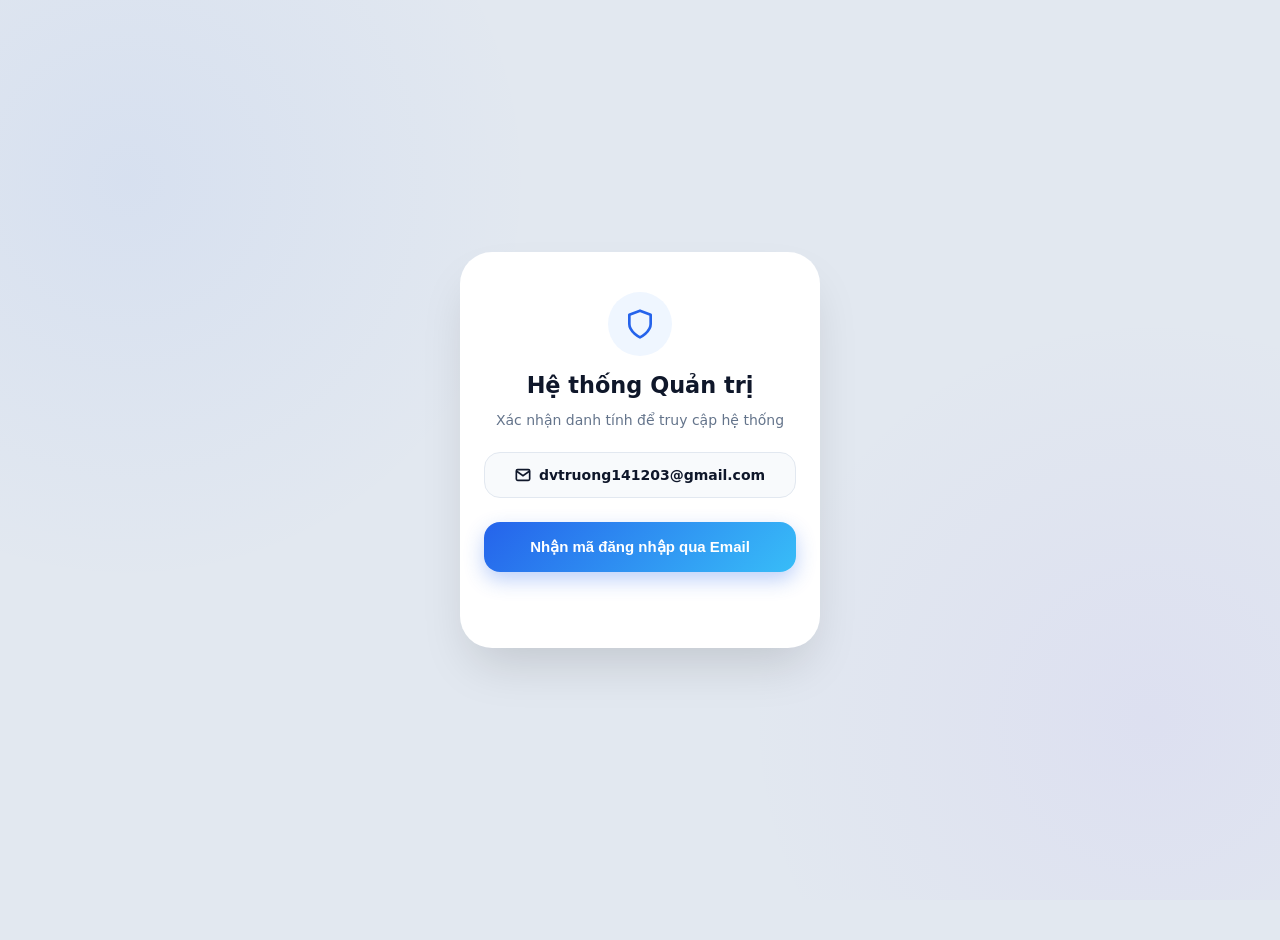
==== index.html @ 331002a9 "Update index.html" ====
<!DOCTYPE html>
<html lang="vi">
<head>
  <meta charset="UTF-8">
  <meta name="viewport" content="width=device-width, initial-scale=1.0, maximum-scale=1.0, user-scalable=0, viewport-fit=cover">
  <title>Quản lý Thanh toán</title>
  <link rel="stylesheet" href="style.css">
</head>
<body>

  <div class="session-timer" id="sessionTimer">
    Phiên đăng nhập: <span id="timeRemaining">05:00</span>
  </div>

  <div class="container">
    <div class="sticky-header">
      <div class="top-row">
        <div class="search-bar">
          <svg viewBox="0 0 24 24" fill="none" stroke="currentColor" stroke-width="2" stroke-linecap="round" stroke-linejoin="round"><circle cx="11" cy="11" r="8"></circle><line x1="21" y1="21" x2="16.65" y2="16.65"></line></svg>
          <input type="text" id="searchInput" placeholder="Tìm mã giao dịch..." oninput="onSearchInput()">
        </div>
        
        <button class="bank-mgr-btn" onclick="openBankManager()" title="Quản lý ngân hàng">
          <svg viewBox="0 0 24 24" fill="none" stroke="currentColor" stroke-width="2" stroke-linecap="round" stroke-linejoin="round"><rect x="2" y="5" width="20" height="14" rx="2"></rect><line x1="2" y1="10" x2="22" y2="10"></line></svg>
        </button>

        <button class="add-btn" onclick="openAddModal()">
          <svg viewBox="0 0 24 24" fill="none"><path d="M12 5V19M5 12H19"></path></svg>
        </button>
      </div>

      <div class="filter-wrapper">
        <button class="filter-btn active" onclick="setFilter('All', this)">Tất cả</button>
        <button class="filter-btn" onclick="setFilter('Chờ', this)">Đang xử lí</button>
        <button class="filter-btn" onclick="setFilter('Đã', this)">Hoàn tất</button>
        <button class="filter-btn" onclick="setFilter('Thất', this)">Thất bại</button>
      </div>
    </div>

    <div class="list-container" id="deckView">
      <div style="text-align: center; color: var(--text-muted); padding: 40px; font-weight: 500; font-size: 14px;">Đang tải...</div>
    </div>
    
    <div class="pagination">
      <button class="page-btn" id="prevBtn" onclick="changePage(-1)">
        <svg viewBox="0 0 24 24" width="18" height="18" stroke="currentColor" stroke-width="2.5" fill="none"><polyline points="15 18 9 12 15 6"></polyline></svg>
      </button>
      <span class="page-info" id="pageInfo">1 / 1</span>
      <button class="page-btn" id="nextBtn" onclick="changePage(1)">
        <svg viewBox="0 0 24 24" width="18" height="18" stroke="currentColor" stroke-width="2.5" fill="none"><polyline points="9 18 15 12 9 6"></polyline></svg>
      </button>
    </div>
  </div>

  <div class="modal-overlay" id="mainModal">
    <div class="modal-content">
      <button class="close-btn" onclick="closeModal()">
        <svg width="18" height="18" viewBox="0 0 24 24" fill="none" stroke="currentColor" stroke-width="2" stroke-linecap="round" stroke-linejoin="round"><line x1="18" y1="6" x2="6" y2="18"></line><line x1="6" y1="6" x2="18" y2="18"></line></svg>
      </button>
      
      <!-- TẠO GIAO DỊCH -->
      <div class="add-view" id="view-add">
        <h3 class="add-title">Tạo giao dịch</h3>
        <div class="add-sub">Nhập số tiền để tiếp tục</div>
        <div class="input-group">
          <button class="step-btn" onclick="adjustAmount(-1000)">-</button>
          <input type="text" id="amount" inputmode="numeric" placeholder="0" oninput="formatInput(this)">
          <button class="step-btn" onclick="adjustAmount(1000)">+</button>
        </div>
        <button class="btn-primary" id="submitBtn" onclick="submitForm()">Xác nhận</button>
        <div class="loader" id="loadingBtn"></div>
        <div id="message" style="text-align:center; margin-top:14px; font-size:14px; font-weight:600;"></div>
      </div>

      <!-- HÓA ĐƠN CHI TIẾT -->
      <div class="receipt-view" id="view-receipt" style="padding: 24px 20px;">
        <div class="receipt-card">
          <div class="receipt-header">
            <div class="receipt-title">Thông tin giao dịch</div>
          </div>
          <div class="detail-row">
            <span class="detail-label">Mã giao dịch</span>
            <span class="detail-value mono" id="rc-id"></span>
          </div>
          <div class="detail-row">
            <span class="detail-label">Thời gian tạo</span>
            <span class="detail-value" id="rc-time"></span>
          </div>
          <div class="detail-row" id="row-paytime">
            <span class="detail-label">Hoàn tất lúc</span>
            <span class="detail-value" id="rc-paytime"></span>
          </div>
          <div class="detail-row">
            <span class="detail-label">Số tiền</span>
            <span class="detail-value mono" style="color: var(--brand-primary); font-size: 16px;" id="rc-amount-row"></span>
          </div>
          <div class="detail-row" style="border-bottom: none; padding-bottom: 0;">
            <span class="detail-label">Trạng thái</span>
            <span class="status-text-only" id="rc-status-text"></span>
          </div>
        </div>
        <button class="btn-primary" style="display: none; margin-top: 20px;" id="btnGoToPayment" onclick="openPaymentView()">Thanh toán ngay</button>
      </div>

      <!-- BẢNG QUẢN LÝ NGÂN HÀNG -->
      <div class="receipt-view" id="view-bank-mgr" style="padding: 32px 20px;">
        <h3 class="add-title" style="margin-bottom: 20px;">Tài khoản nhận tiền</h3>
        <div class="bank-table-card">
          <table class="bank-table">
            <thead>
              <tr>
                <th>Ngân hàng</th>
                <th>Tài khoản</th>
                <th>Trạng thái</th>
              </tr>
            </thead>
            <tbody id="bankTableBody">
              <tr><td colspan="3" style="text-align:center; color:var(--text-muted);">Đang tải dữ liệu...</td></tr>
            </tbody>
          </table>
        </div>
        <button class="btn-primary" onclick="openBankForm()">+ Thêm tài khoản mới</button>
      </div>

      <!-- FORM THÊM MỚI NGÂN HÀNG -->
      <div class="receipt-view" id="view-bank-form" style="padding: 32px 24px;">
        <h3 class="add-title" style="margin-bottom: 20px;">Thêm Ngân Hàng</h3>
        
        <div class="form-group">
          <label class="form-label">Chọn ngân hàng</label>
          <div class="bank-select-box" onclick="toggleBankList()">
            <div class="bank-select-left">
              <img id="selectedBankLogo" src="">
              <span id="selectedBankName">Chọn từ danh sách...</span>
            </div>
            <svg width="18" height="18" viewBox="0 0 24 24" fill="none" stroke="currentColor" stroke-width="2"><polyline points="6 9 12 15 18 9"></polyline></svg>
          </div>
          <div class="bank-dropdown-list" id="bankDropdownList"></div>
          <input type="hidden" id="bankBinInput">
          <input type="hidden" id="bankNameInput">
        </div>

        <div class="form-group">
          <label class="form-label">Số tài khoản</label>
          <input type="text" class="form-input" id="bankAccInput" placeholder="Nhập số tài khoản" inputmode="numeric">
        </div>

        <div class="form-group">
          <label class="form-label">Chủ tài khoản (Không dấu)</label>
          <input type="text" class="form-input uppercase" id="bankOwnerInput" placeholder="DINH VIET TRUONG" oninput="formatOwnerName(this)">
        </div>

        <button class="btn-primary" id="btnSaveBank" onclick="saveBankConfig()">Lưu ngân hàng</button>
        <div class="loader loader-blue" id="loaderSaveBank" style="margin-top:12px;"></div>
      </div>
    </div>
  </div>

  <div class="toast" id="toastMsg">Đã sao chép!</div>
  <script src="script.js"></script>
</body>
</html>
---- style.css ----
:root {
  --bg-base: #e2e8f0; --card-bg: #ffffff; --card-border: #ffffff; 
  --text-main: #0f172a; --text-muted: #64748b;
  --brand-primary: #2563eb; --brand-gradient: linear-gradient(135deg, #2563eb 0%, #38bdf8 100%);
  --brand-glow: rgba(37, 99, 235, 0.3);
  --status-pending: #f59e0b; --status-success: #10b981; --status-failed: #e11d48; 
}
* { box-sizing: border-box; -webkit-tap-highlight-color: transparent; }
body {
  font-family: system-ui, -apple-system, BlinkMacSystemFont, "Segoe UI", Roboto, Helvetica, Arial, sans-serif;
  background-color: var(--bg-base);
  background-image: radial-gradient(circle at 10% 20%, rgba(37, 99, 235, 0.06), transparent 30%), radial-gradient(circle at 90% 80%, rgba(139, 92, 246, 0.06), transparent 30%);
  background-attachment: fixed; color: var(--text-main); margin: 0; padding: 0;
  display: flex; flex-direction: column; align-items: center; min-height: 100dvh; 
  padding-bottom: calc(40px + env(safe-area-inset-bottom)); -webkit-font-smoothing: antialiased;
}
.container { width: 100%; max-width: 480px; position: relative; padding: 0 calc(16px + env(safe-area-inset-right)) 0 calc(16px + env(safe-area-inset-left)); }

/* KHỐI ĐĂNG NHẬP */
.login-wrapper { width: 100%; min-height: 100dvh; display: flex; align-items: center; justify-content: center; padding: 20px; }
.login-card { background: #ffffff; border-radius: 32px; width: 100%; max-width: 360px; padding: 40px 24px; box-shadow: 0 25px 50px -12px rgba(0,0,0,0.15); text-align: center; }
.login-icon { background: #eff6ff; border-radius: 50%; width: 64px; height: 64px; display: flex; align-items: center; justify-content: center; color: var(--brand-primary); margin: 0 auto 16px;}
.login-title { font-size: 1.4rem; font-weight: 800; margin: 0 0 8px 0; color: var(--text-main);}
.login-desc { font-size: 14px; color: var(--text-muted); margin-bottom: 24px;}
.admin-badge { display: flex; align-items: center; justify-content: center; gap: 8px; background: #f8fafc; color: var(--text-main); font-weight: 600; font-size: 14px; padding: 14px 16px; border-radius: 16px; border: 1px solid #e2e8f0; margin-bottom: 24px; }
.otp-input { width: 100%; background: #f8fafc; border: 2px solid rgba(0,0,0,0.03); border-radius: 16px; padding: 16px; font-size: 26px; font-weight: 800; letter-spacing: 8px; text-align: center; outline: none; margin-bottom: 20px; color: var(--brand-primary); font-family: monospace; transition: 0.3s; }
.otp-input:focus { border-color: var(--brand-primary); background: #ffffff; box-shadow: 0 0 0 4px rgba(37, 99, 235, 0.1); }
.btn-auth { width: 100%; background: var(--brand-gradient); color: #ffffff; border: none; border-radius: 16px; padding: 16px; font-size: 15px; font-weight: 700; cursor: pointer; transition: 0.3s; box-shadow: 0 8px 20px var(--brand-glow); display: flex; align-items: center; justify-content: center; gap: 8px; }
.btn-auth:active { transform: scale(0.96); }
.btn-auth-outline { width: 100%; background: transparent; color: var(--text-muted); border: none; padding: 12px; margin-top: 8px; font-weight: 600; font-size: 14px; cursor: pointer; transition: 0.2s;}
.login-msg { margin-top: 16px; font-size: 13px; font-weight: 600; color: var(--status-failed); min-height: 20px;}

/* HEADER APP */
.session-timer { position: fixed; bottom: 20px; right: 20px; background: #ffffff; padding: 8px 16px; border-radius: 20px; font-size: 12px; font-weight: 700; color: var(--text-main); box-shadow: 0 4px 12px rgba(0,0,0,0.1); z-index: 50; display: flex; align-items: center; gap: 6px; border: 1px solid var(--card-border); }
.session-timer span { color: var(--status-failed); font-family: monospace; font-size: 14px;}
.sticky-header { position: sticky; top: max(16px, env(safe-area-inset-top)); z-index: 100; background: rgba(255, 255, 255, 0.9); backdrop-filter: blur(20px); border: 1px solid rgba(255, 255, 255, 0.8); border-radius: 24px; padding: 16px; margin-top: max(16px, env(safe-area-inset-top)); margin-bottom: 20px; display: flex; flex-direction: column; gap: 14px; width: 100%; box-shadow: 0 10px 40px -10px rgba(0,0,0,0.1); }
.top-row { display: flex; align-items: center; gap: 12px; width: 100%; }
.search-bar { flex: 1; display: flex; align-items: center; background: #f8fafc; border-radius: 16px; padding: 0 16px; height: 48px; border: 1px solid rgba(0,0,0,0.03); transition: all 0.3s ease; }
.search-bar:focus-within { background: #ffffff; border-color: var(--brand-primary); box-shadow: 0 0 0 4px rgba(37, 99, 235, 0.15); }
.search-bar svg { width: 18px; height: 18px; color: #94a3b8; flex-shrink: 0;}
.search-bar input { flex: 1; min-width: 0; background: transparent; border: none; color: var(--text-main); outline: none; font-family: inherit; margin-left: 10px; font-size: 15px; font-weight: 500; }
.add-btn { flex-shrink: 0; width: 48px; height: 48px; border-radius: 16px; background: var(--brand-gradient); color: white; border: none; display: flex; align-items: center; justify-content: center; cursor: pointer; box-shadow: 0 8px 16px var(--brand-glow); }
.add-btn:active { transform: scale(0.9) translateY(2px); }
.bank-mgr-btn { flex-shrink: 0; width: 48px; height: 48px; border-radius: 16px; background: #f8fafc; color: var(--brand-primary); border: 1px solid rgba(0,0,0,0.04); display: flex; align-items: center; justify-content: center; cursor: pointer; transition: 0.3s; }
.filter-wrapper { display: flex; overflow-x: auto; gap: 8px; scrollbar-width: none; padding-bottom: 2px; }
.filter-btn { padding: 8px 18px; border-radius: 14px; border: 1px solid rgba(0,0,0,0.04); background: #f8fafc; color: var(--text-muted); font-size: 13px; font-weight: 600; cursor: pointer; white-space: nowrap; transition: 0.3s; }
.filter-btn.active { background: var(--text-main); color: #ffffff; border-color: var(--text-main); box-shadow: 0 6px 16px rgba(15, 23, 42, 0.2); }

/* DANH SÁCH GIAO DỊCH */
.list-container { padding-top: 4px; }
.card { background: var(--card-bg); border: 1px solid var(--card-border); border-radius: 20px; padding: 18px 16px; margin-bottom: 16px; cursor: pointer; display: flex; justify-content: space-between; box-shadow: 0 10px 30px -8px rgba(0, 0, 0, 0.08); }
.card-left { display: flex; align-items: center; flex: 1; padding-right: 8px;}
.card-id-wrap { display: flex; align-items: center; gap: 8px; }
.card-id { font-family: monospace; font-size: 15px; font-weight: 700; color: var(--text-main); }
.icon-copy-mini { background: #f1f5f9; border: none; border-radius: 8px; width: 26px; height: 26px; display: flex; align-items: center; justify-content: center; color: var(--text-muted); cursor: pointer;}
.card-time { font-size: 12px; color: #94a3b8; font-weight: 500; white-space: nowrap;}
.card-right { display: flex; flex-direction: column; align-items: flex-end; gap: 6px; flex-shrink: 0;}
.card-amount { font-weight: 800; font-size: 17px; color: var(--text-main); }
.status-text { font-size: 13px; font-weight: 600; }
.status-text.pending { color: var(--status-pending); }
.status-text.success { color: var(--status-success); }
.status-text.failed { color: var(--status-failed); }

.pagination { display: flex; justify-content: center; gap: 16px; margin: 16px 0 24px; }
.page-btn { background: #ffffff; border: none; border-radius: 16px; width: 46px; height: 46px; display: flex; justify-content: center; align-items: center; cursor: pointer; box-shadow: 0 8px 20px rgba(0,0,0,0.06);}
.page-info { font-size: 14px; font-weight: 600; color: var(--text-muted); background: #ffffff; padding: 8px 16px; border-radius: 12px;}

/* MODAL & VIEW */
.modal-overlay { position: fixed; top: 0; left: 0; right: 0; bottom: 0; background: rgba(15, 23, 42, 0.5); backdrop-filter: blur(8px); display: none; align-items: center; justify-content: center; z-index: 1000; padding: 16px; opacity: 0; transition: opacity 0.3s; }
.modal-overlay.active { display: flex; opacity: 1; }
.modal-overlay.active .modal-content { transform: translateY(0) scale(1); opacity: 1;}
.modal-content { background: #ffffff; border-radius: 32px; width: 100%; max-width: 400px; position: relative; transform: translateY(30px) scale(0.95); opacity: 0; transition: all 0.4s; max-height: calc(100dvh - 32px); overflow-y: auto; box-shadow: 0 25px 50px -12px rgba(0, 0, 0, 0.25); }
.close-btn { position: absolute; top: 16px; right: 16px; z-index: 10; background: #f3f4f6; border: none; border-radius: 50%; width: 34px; height: 34px; color: var(--text-muted); cursor: pointer; display: flex; align-items: center; justify-content: center; }

.add-view, .receipt-view { padding: 48px 24px 32px; flex-direction: column; display: none; }
.add-view.active, .receipt-view.active { display: flex; }
.add-title { font-size: 1.35rem; text-align: center; font-weight: 800; margin: 0 0 8px 0; color: var(--text-main);}
.add-sub { text-align: center; font-size: 14px; color: var(--text-muted); margin-bottom: 32px;}
.input-group { display: flex; align-items: center; background: #f8fafc; border: 2px solid rgba(0,0,0,0.03); border-radius: 20px; overflow: hidden; margin-bottom: 24px;}
.input-group:focus-within { border-color: var(--brand-primary); background: #ffffff;}
.step-btn { flex: 0 0 56px; height: 56px; background: transparent; color: var(--text-muted); border: none; font-size: 1.6rem; cursor: pointer;}
.input-group input[type="text"] { flex: 1; min-width: 0; border: none; background: transparent; color: var(--text-main); font-size: 30px; text-align: center; outline: none; font-weight: 800; font-family: monospace; }
button.btn-primary { width: 100%; padding: 16px; background: var(--brand-gradient); color: #ffffff; border: none; border-radius: 18px; font-size: 16px; font-weight: 700; cursor: pointer; min-height: 54px; box-shadow: 0 10px 25px var(--brand-glow); }

/* BẢNG NGÂN HÀNG & FORM NGÂN HÀNG */
.bank-table-card { width: 100%; background: #ffffff; border-radius: 20px; border: 1px solid rgba(0,0,0,0.05); overflow: hidden; margin-bottom: 20px; }
.bank-table { width: 100%; border-collapse: collapse; text-align: left; }
.bank-table th { background: #f8fafc; padding: 12px 14px; font-size: 12px; color: var(--text-muted); border-bottom: 1px solid #e2e8f0; }
.bank-table td { padding: 14px; font-size: 13.5px; font-weight: 600; color: var(--text-main); border-bottom: 1px dashed #f1f5f9; vertical-align: middle; }
.bank-logo-mini { width: 34px; height: 34px; border-radius: 8px; object-fit: contain; margin-right: 8px; vertical-align: middle; border: 1px solid #f1f5f9; background: #fff;}
.bank-badge { font-size: 11px; padding: 4px 8px; border-radius: 6px; font-weight: 700; cursor: pointer; display: inline-block;}
.bank-badge.active { background: #d1fae5; color: #047857; }
.bank-badge.inactive { background: #f1f5f9; color: var(--text-muted); }

.form-group { margin-bottom: 18px; text-align: left; position: relative; }
.form-label { display: block; font-size: 13px; font-weight: 700; color: var(--text-muted); margin-bottom: 8px; }
.form-input { width: 100%; background: #f8fafc; border: 2px solid rgba(0,0,0,0.04); border-radius: 16px; padding: 14px 16px; font-size: 15px; font-weight: 700; outline: none; color: var(--text-main); transition: 0.3s; }
.form-input:focus { border-color: var(--brand-primary); background: #ffffff; }
.form-input.uppercase { text-transform: uppercase; font-family: monospace; }

.bank-select-box { width: 100%; background: #f8fafc; border: 2px solid rgba(0,0,0,0.04); border-radius: 16px; padding: 12px 16px; display: flex; align-items: center; justify-content: space-between; cursor: pointer; }
.bank-select-left { display: flex; align-items: center; gap: 10px; font-weight: 700; font-size: 14px; color: var(--text-main); }
.bank-select-left img { width: 30px; height: 30px; border-radius: 6px; display: none; object-fit: contain;}
.bank-dropdown-list { position: absolute; top: calc(100% + 4px); left: 0; right: 0; background: #ffffff; border: 1px solid #e2e8f0; border-radius: 16px; max-height: 240px; overflow-y: auto; z-index: 1000; display: none; box-shadow: 0 12px 30px rgba(0,0,0,0.12); padding: 6px; }
.bank-dropdown-list.show { display: block; }
.bank-item { display: flex; align-items: center; padding: 10px; border-radius: 10px; cursor: pointer; }
.bank-item:hover { background: #f1f5f9; }
.bank-item img { width: 32px; height: 32px; object-fit: contain; margin-right: 10px; }

/* BILL CHI TIẾT */
.receipt-card { width: 100%; background: #ffffff; border: 1px solid rgba(0,0,0,0.03); border-radius: 24px; padding: 24px; box-shadow: 0 12px 36px rgba(0,0,0,0.06); }
.receipt-header { text-align: center; border-bottom: 1px dashed #e2e8f0; padding-bottom: 16px; margin-bottom: 16px;}
.receipt-title { font-size: 16px; font-weight: 800; color: var(--text-main); text-transform: uppercase; }
.detail-row { display: flex; justify-content: space-between; align-items: center; padding-bottom: 14px; margin-bottom: 14px; border-bottom: 1px solid #f1f5f9; font-size: 14px;}
.detail-row:last-child { padding-bottom: 0; margin-bottom: 0; border-bottom: none; }
.detail-label { color: var(--text-muted); font-weight: 500; flex-shrink: 0; font-size: 13px;}
.detail-value { font-weight: 700; text-align: right; color: var(--text-main); }
.status-text-only { font-weight: 700; font-size: 14px; text-align: right; }
.status-text-only.pending { color: var(--status-pending); }
.status-text-only.success { color: var(--status-success); }
.status-text-only.failed { color: var(--status-failed); }

.toast { position: fixed; bottom: 40px; left: 50%; transform: translateX(-50%) translateY(20px); background: #111827; color: #ffffff; padding: 14px 28px; border-radius: 30px; font-weight: 600; font-size: 14px; box-shadow: 0 12px 36px rgba(17, 24, 39, 0.4); opacity: 0; transition: all 0.4s; z-index: 2000; pointer-events: none;}
.toast.show { opacity: 1; transform: translateX(-50%) translateY(0); }
.loader { border: 3px solid rgba(255,255,255,0.2); border-top: 3px solid #ffffff; border-radius: 50%; width: 22px; height: 22px; animation: spin 1s linear infinite; display: none; margin: 0 auto; }
.loader-blue { border-color: rgba(37, 99, 235, 0.2); border-top-color: #2563eb; }
@keyframes spin { 100% { transform: rotate(360deg); } }
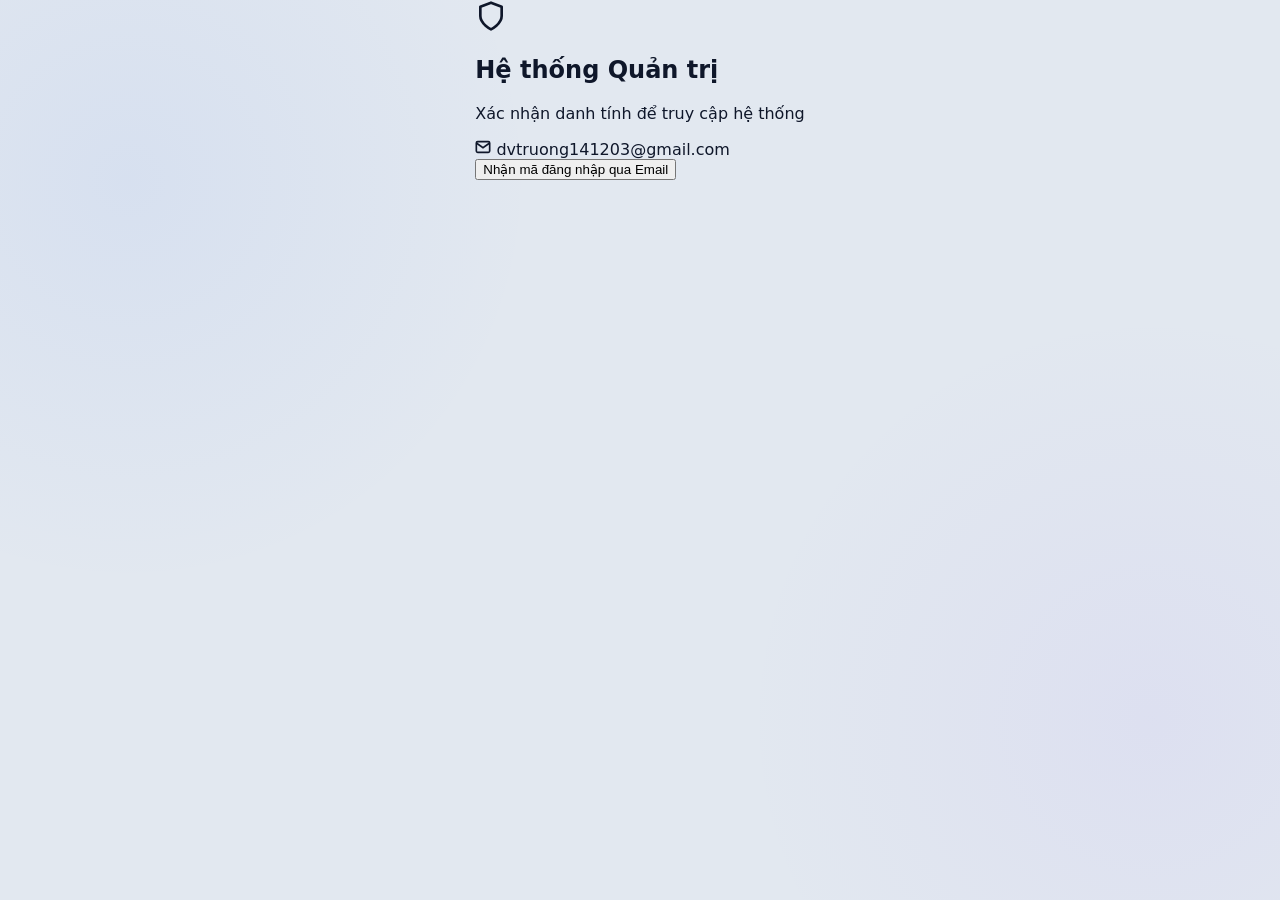
==== commit 4b0c8f5b: "Update index.html" ====
--- a/index.html
+++ b/index.html
@@ -9,56 +9,91 @@
 <body>
 
   <div class="session-timer" id="sessionTimer">
-    Phiên đăng nhập: <span id="timeRemaining">05:00</span>
+    ⏱ <span id="timeRemaining">05:00</span>
   </div>
 
-  <div class="container">
-    <div class="sticky-header">
-      <div class="top-row">
-        <div class="search-bar">
-          <svg viewBox="0 0 24 24" fill="none" stroke="currentColor" stroke-width="2" stroke-linecap="round" stroke-linejoin="round"><circle cx="11" cy="11" r="8"></circle><line x1="21" y1="21" x2="16.65" y2="16.65"></line></svg>
-          <input type="text" id="searchInput" placeholder="Tìm mã giao dịch..." oninput="onSearchInput()">
+  <!-- TAB 1: GIAO DỊCH -->
+  <div id="tab-transactions" class="tab-view active">
+    <div class="container">
+      <div class="sticky-header">
+        <div class="top-row">
+          <div class="search-bar">
+            <svg viewBox="0 0 24 24" fill="none" stroke="currentColor" stroke-width="2" stroke-linecap="round" stroke-linejoin="round"><circle cx="11" cy="11" r="8"></circle><line x1="21" y1="21" x2="16.65" y2="16.65"></line></svg>
+            <input type="text" id="searchInput" placeholder="Tìm mã giao dịch..." oninput="onSearchInput()">
+          </div>
+          <button class="add-btn" onclick="openAddModal()">
+            <svg viewBox="0 0 24 24" fill="none"><path d="M12 5V19M5 12H19"></path></svg>
+          </button>
         </div>
-        
-        <button class="bank-mgr-btn" onclick="openBankManager()" title="Quản lý ngân hàng">
-          <svg viewBox="0 0 24 24" fill="none" stroke="currentColor" stroke-width="2" stroke-linecap="round" stroke-linejoin="round"><rect x="2" y="5" width="20" height="14" rx="2"></rect><line x1="2" y1="10" x2="22" y2="10"></line></svg>
+
+        <div class="filter-wrapper">
+          <button class="filter-btn active" onclick="setFilter('All', this)">Tất cả</button>
+          <button class="filter-btn" onclick="setFilter('Chờ', this)">Đang xử lí</button>
+          <button class="filter-btn" onclick="setFilter('Đã', this)">Hoàn tất</button>
+          <button class="filter-btn" onclick="setFilter('Thất', this)">Thất bại</button>
+        </div>
+      </div>
+
+      <div class="list-container" id="deckView">
+        <div style="text-align: center; color: var(--text-muted); padding: 40px; font-weight: 500; font-size: 14px;">Đang tải dữ liệu...</div>
+      </div>
+      
+      <div class="pagination">
+        <button class="page-btn" id="prevBtn" onclick="changePage(-1)">
+          <svg viewBox="0 0 24 24" width="18" height="18" stroke="currentColor" stroke-width="2.5" fill="none"><polyline points="15 18 9 12 15 6"></polyline></svg>
         </button>
-
-        <button class="add-btn" onclick="openAddModal()">
-          <svg viewBox="0 0 24 24" fill="none"><path d="M12 5V19M5 12H19"></path></svg>
+        <span class="page-info" id="pageInfo">1 / 1</span>
+        <button class="page-btn" id="nextBtn" onclick="changePage(1)">
+          <svg viewBox="0 0 24 24" width="18" height="18" stroke="currentColor" stroke-width="2.5" fill="none"><polyline points="9 18 15 12 9 6"></polyline></svg>
         </button>
       </div>
-
-      <div class="filter-wrapper">
-        <button class="filter-btn active" onclick="setFilter('All', this)">Tất cả</button>
-        <button class="filter-btn" onclick="setFilter('Chờ', this)">Đang xử lí</button>
-        <button class="filter-btn" onclick="setFilter('Đã', this)">Hoàn tất</button>
-        <button class="filter-btn" onclick="setFilter('Thất', this)">Thất bại</button>
-      </div>
-    </div>
-
-    <div class="list-container" id="deckView">
-      <div style="text-align: center; color: var(--text-muted); padding: 40px; font-weight: 500; font-size: 14px;">Đang tải...</div>
-    </div>
-    
-    <div class="pagination">
-      <button class="page-btn" id="prevBtn" onclick="changePage(-1)">
-        <svg viewBox="0 0 24 24" width="18" height="18" stroke="currentColor" stroke-width="2.5" fill="none"><polyline points="15 18 9 12 15 6"></polyline></svg>
-      </button>
-      <span class="page-info" id="pageInfo">1 / 1</span>
-      <button class="page-btn" id="nextBtn" onclick="changePage(1)">
-        <svg viewBox="0 0 24 24" width="18" height="18" stroke="currentColor" stroke-width="2.5" fill="none"><polyline points="9 18 15 12 9 6"></polyline></svg>
-      </button>
     </div>
   </div>
 
+  <!-- TAB 2: NGÂN HÀNG -->
+  <div id="tab-banks" class="tab-view">
+    <div class="container" style="padding-top: max(16px, env(safe-area-inset-top));">
+      <h2 class="page-title">Ngân hàng</h2>
+      
+      <div class="bank-table-card">
+        <table class="bank-table">
+          <thead>
+            <tr>
+              <th>Ngân hàng</th>
+              <th>Tài khoản</th>
+              <th>Trạng thái</th>
+            </tr>
+          </thead>
+          <tbody id="bankTableBody">
+            <tr><td colspan="3" style="text-align:center; color:var(--text-muted); padding: 20px;">Đang tải dữ liệu...</td></tr>
+          </tbody>
+        </table>
+      </div>
+      
+      <button class="btn-primary" onclick="openBankForm()">+ Thêm tài khoản mới</button>
+    </div>
+  </div>
+
+  <!-- THANH ĐIỀU HƯỚNG DƯỚI CÙNG (BOTTOM NAV) -->
+  <div class="bottom-nav">
+    <div class="nav-item active" onclick="switchTab('transactions', this)">
+      <svg viewBox="0 0 24 24"><rect x="3" y="3" width="18" height="18" rx="2" ry="2"></rect><line x1="3" y1="9" x2="21" y2="9"></line><line x1="9" y1="21" x2="9" y2="9"></line></svg>
+      <span>Giao dịch</span>
+    </div>
+    <div class="nav-item" onclick="switchTab('banks', this)">
+      <svg viewBox="0 0 24 24"><rect x="2" y="5" width="20" height="14" rx="2"></rect><line x1="2" y1="10" x2="22" y2="10"></line></svg>
+      <span>Ngân hàng</span>
+    </div>
+  </div>
+
+  <!-- MODAL CHỨA CÁC FORM NHẬP / HÓA ĐƠN -->
   <div class="modal-overlay" id="mainModal">
     <div class="modal-content">
       <button class="close-btn" onclick="closeModal()">
         <svg width="18" height="18" viewBox="0 0 24 24" fill="none" stroke="currentColor" stroke-width="2" stroke-linecap="round" stroke-linejoin="round"><line x1="18" y1="6" x2="6" y2="18"></line><line x1="6" y1="6" x2="18" y2="18"></line></svg>
       </button>
       
-      <!-- TẠO GIAO DỊCH -->
+      <!-- FORM TẠO GIAO DỊCH -->
       <div class="add-view" id="view-add">
         <h3 class="add-title">Tạo giao dịch</h3>
         <div class="add-sub">Nhập số tiền để tiếp tục</div>
@@ -102,26 +137,6 @@
         <button class="btn-primary" style="display: none; margin-top: 20px;" id="btnGoToPayment" onclick="openPaymentView()">Thanh toán ngay</button>
       </div>
 
-      <!-- BẢNG QUẢN LÝ NGÂN HÀNG -->
-      <div class="receipt-view" id="view-bank-mgr" style="padding: 32px 20px;">
-        <h3 class="add-title" style="margin-bottom: 20px;">Tài khoản nhận tiền</h3>
-        <div class="bank-table-card">
-          <table class="bank-table">
-            <thead>
-              <tr>
-                <th>Ngân hàng</th>
-                <th>Tài khoản</th>
-                <th>Trạng thái</th>
-              </tr>
-            </thead>
-            <tbody id="bankTableBody">
-              <tr><td colspan="3" style="text-align:center; color:var(--text-muted);">Đang tải dữ liệu...</td></tr>
-            </tbody>
-          </table>
-        </div>
-        <button class="btn-primary" onclick="openBankForm()">+ Thêm tài khoản mới</button>
-      </div>
-
       <!-- FORM THÊM MỚI NGÂN HÀNG -->
       <div class="receipt-view" id="view-bank-form" style="padding: 32px 24px;">
         <h3 class="add-title" style="margin-bottom: 20px;">Thêm Ngân Hàng</h3>
@@ -150,7 +165,7 @@
           <input type="text" class="form-input uppercase" id="bankOwnerInput" placeholder="DINH VIET TRUONG" oninput="formatOwnerName(this)">
         </div>
 
-        <button class="btn-primary" id="btnSaveBank" onclick="saveBankConfig()">Lưu ngân hàng</button>
+        <button class="btn-primary" id="btnSaveBank" onclick="saveBankConfig()">Lưu cấu hình</button>
         <div class="loader loader-blue" id="loaderSaveBank" style="margin-top:12px;"></div>
       </div>
     </div>
--- a/style.css
+++ b/style.css
@@ -12,43 +12,48 @@
   background-image: radial-gradient(circle at 10% 20%, rgba(37, 99, 235, 0.06), transparent 30%), radial-gradient(circle at 90% 80%, rgba(139, 92, 246, 0.06), transparent 30%);
   background-attachment: fixed; color: var(--text-main); margin: 0; padding: 0;
   display: flex; flex-direction: column; align-items: center; min-height: 100dvh; 
-  padding-bottom: calc(40px + env(safe-area-inset-bottom)); -webkit-font-smoothing: antialiased;
+  padding-bottom: calc(80px + env(safe-area-inset-bottom)); -webkit-font-smoothing: antialiased;
 }
 .container { width: 100%; max-width: 480px; position: relative; padding: 0 calc(16px + env(safe-area-inset-right)) 0 calc(16px + env(safe-area-inset-left)); }
 
-/* KHỐI ĐĂNG NHẬP */
-.login-wrapper { width: 100%; min-height: 100dvh; display: flex; align-items: center; justify-content: center; padding: 20px; }
-.login-card { background: #ffffff; border-radius: 32px; width: 100%; max-width: 360px; padding: 40px 24px; box-shadow: 0 25px 50px -12px rgba(0,0,0,0.15); text-align: center; }
-.login-icon { background: #eff6ff; border-radius: 50%; width: 64px; height: 64px; display: flex; align-items: center; justify-content: center; color: var(--brand-primary); margin: 0 auto 16px;}
-.login-title { font-size: 1.4rem; font-weight: 800; margin: 0 0 8px 0; color: var(--text-main);}
-.login-desc { font-size: 14px; color: var(--text-muted); margin-bottom: 24px;}
-.admin-badge { display: flex; align-items: center; justify-content: center; gap: 8px; background: #f8fafc; color: var(--text-main); font-weight: 600; font-size: 14px; padding: 14px 16px; border-radius: 16px; border: 1px solid #e2e8f0; margin-bottom: 24px; }
-.otp-input { width: 100%; background: #f8fafc; border: 2px solid rgba(0,0,0,0.03); border-radius: 16px; padding: 16px; font-size: 26px; font-weight: 800; letter-spacing: 8px; text-align: center; outline: none; margin-bottom: 20px; color: var(--brand-primary); font-family: monospace; transition: 0.3s; }
-.otp-input:focus { border-color: var(--brand-primary); background: #ffffff; box-shadow: 0 0 0 4px rgba(37, 99, 235, 0.1); }
-.btn-auth { width: 100%; background: var(--brand-gradient); color: #ffffff; border: none; border-radius: 16px; padding: 16px; font-size: 15px; font-weight: 700; cursor: pointer; transition: 0.3s; box-shadow: 0 8px 20px var(--brand-glow); display: flex; align-items: center; justify-content: center; gap: 8px; }
-.btn-auth:active { transform: scale(0.96); }
-.btn-auth-outline { width: 100%; background: transparent; color: var(--text-muted); border: none; padding: 12px; margin-top: 8px; font-weight: 600; font-size: 14px; cursor: pointer; transition: 0.2s;}
-.login-msg { margin-top: 16px; font-size: 13px; font-weight: 600; color: var(--status-failed); min-height: 20px;}
+/* QUẢN LÝ TAB VIEW */
+.tab-view { display: none; width: 100%; animation: fadeIn 0.3s ease; }
+.tab-view.active { display: block; }
+@keyframes fadeIn { from { opacity: 0; transform: translateY(10px); } to { opacity: 1; transform: translateY(0); } }
 
-/* HEADER APP */
-.session-timer { position: fixed; bottom: 20px; right: 20px; background: #ffffff; padding: 8px 16px; border-radius: 20px; font-size: 12px; font-weight: 700; color: var(--text-main); box-shadow: 0 4px 12px rgba(0,0,0,0.1); z-index: 50; display: flex; align-items: center; gap: 6px; border: 1px solid var(--card-border); }
-.session-timer span { color: var(--status-failed); font-family: monospace; font-size: 14px;}
+/* THANH ĐIỀU HƯỚNG DƯỚI CÙNG (BOTTOM NAV) */
+.bottom-nav {
+  position: fixed; bottom: 0; left: 0; right: 0; background: rgba(255, 255, 255, 0.95);
+  backdrop-filter: blur(20px); -webkit-backdrop-filter: blur(20px); border-top: 1px solid rgba(0,0,0,0.05);
+  display: flex; justify-content: space-around; align-items: center;
+  padding: 12px 16px calc(12px + env(safe-area-inset-bottom)); z-index: 900;
+  box-shadow: 0 -4px 20px rgba(0,0,0,0.03);
+}
+.nav-item { display: flex; flex-direction: column; align-items: center; gap: 4px; color: var(--text-muted); cursor: pointer; transition: 0.3s; width: 70px; }
+.nav-item.active { color: var(--brand-primary); }
+.nav-item svg { width: 24px; height: 24px; stroke: currentColor; stroke-width: 2; fill: none; stroke-linecap: round; stroke-linejoin: round; transition: 0.3s cubic-bezier(0.16, 1, 0.3, 1);}
+.nav-item.active svg { transform: scale(1.15); stroke-width: 2.5; }
+.nav-item span { font-size: 11px; font-weight: 700; }
+
+/* HEADER & TOOLBAR */
+.session-timer { position: fixed; top: max(16px, env(safe-area-inset-top)); right: 16px; background: #ffffff; padding: 6px 12px; border-radius: 20px; font-size: 11px; font-weight: 700; color: var(--text-main); box-shadow: 0 4px 12px rgba(0,0,0,0.1); z-index: 1000; border: 1px solid var(--card-border); }
+.session-timer span { color: var(--status-failed); font-family: monospace; font-size: 13px;}
 .sticky-header { position: sticky; top: max(16px, env(safe-area-inset-top)); z-index: 100; background: rgba(255, 255, 255, 0.9); backdrop-filter: blur(20px); border: 1px solid rgba(255, 255, 255, 0.8); border-radius: 24px; padding: 16px; margin-top: max(16px, env(safe-area-inset-top)); margin-bottom: 20px; display: flex; flex-direction: column; gap: 14px; width: 100%; box-shadow: 0 10px 40px -10px rgba(0,0,0,0.1); }
 .top-row { display: flex; align-items: center; gap: 12px; width: 100%; }
 .search-bar { flex: 1; display: flex; align-items: center; background: #f8fafc; border-radius: 16px; padding: 0 16px; height: 48px; border: 1px solid rgba(0,0,0,0.03); transition: all 0.3s ease; }
 .search-bar:focus-within { background: #ffffff; border-color: var(--brand-primary); box-shadow: 0 0 0 4px rgba(37, 99, 235, 0.15); }
 .search-bar svg { width: 18px; height: 18px; color: #94a3b8; flex-shrink: 0;}
 .search-bar input { flex: 1; min-width: 0; background: transparent; border: none; color: var(--text-main); outline: none; font-family: inherit; margin-left: 10px; font-size: 15px; font-weight: 500; }
-.add-btn { flex-shrink: 0; width: 48px; height: 48px; border-radius: 16px; background: var(--brand-gradient); color: white; border: none; display: flex; align-items: center; justify-content: center; cursor: pointer; box-shadow: 0 8px 16px var(--brand-glow); }
+.add-btn { flex-shrink: 0; width: 48px; height: 48px; border-radius: 16px; background: var(--brand-gradient); color: white; border: none; display: flex; align-items: center; justify-content: center; cursor: pointer; box-shadow: 0 8px 16px var(--brand-glow); transition: 0.3s cubic-bezier(0.16, 1, 0.3, 1); }
 .add-btn:active { transform: scale(0.9) translateY(2px); }
-.bank-mgr-btn { flex-shrink: 0; width: 48px; height: 48px; border-radius: 16px; background: #f8fafc; color: var(--brand-primary); border: 1px solid rgba(0,0,0,0.04); display: flex; align-items: center; justify-content: center; cursor: pointer; transition: 0.3s; }
 .filter-wrapper { display: flex; overflow-x: auto; gap: 8px; scrollbar-width: none; padding-bottom: 2px; }
 .filter-btn { padding: 8px 18px; border-radius: 14px; border: 1px solid rgba(0,0,0,0.04); background: #f8fafc; color: var(--text-muted); font-size: 13px; font-weight: 600; cursor: pointer; white-space: nowrap; transition: 0.3s; }
 .filter-btn.active { background: var(--text-main); color: #ffffff; border-color: var(--text-main); box-shadow: 0 6px 16px rgba(15, 23, 42, 0.2); }
 
 /* DANH SÁCH GIAO DỊCH */
 .list-container { padding-top: 4px; }
-.card { background: var(--card-bg); border: 1px solid var(--card-border); border-radius: 20px; padding: 18px 16px; margin-bottom: 16px; cursor: pointer; display: flex; justify-content: space-between; box-shadow: 0 10px 30px -8px rgba(0, 0, 0, 0.08); }
+.card { background: var(--card-bg); border: 1px solid var(--card-border); border-radius: 20px; padding: 18px 16px; margin-bottom: 16px; cursor: pointer; display: flex; justify-content: space-between; box-shadow: 0 10px 30px -8px rgba(0, 0, 0, 0.08); transition: 0.2s;}
+.card:active { transform: scale(0.97); }
 .card-left { display: flex; align-items: center; flex: 1; padding-right: 8px;}
 .card-id-wrap { display: flex; align-items: center; gap: 8px; }
 .card-id { font-family: monospace; font-size: 15px; font-weight: 700; color: var(--text-main); }
@@ -60,12 +65,23 @@
 .status-text.pending { color: var(--status-pending); }
 .status-text.success { color: var(--status-success); }
 .status-text.failed { color: var(--status-failed); }
-
 .pagination { display: flex; justify-content: center; gap: 16px; margin: 16px 0 24px; }
 .page-btn { background: #ffffff; border: none; border-radius: 16px; width: 46px; height: 46px; display: flex; justify-content: center; align-items: center; cursor: pointer; box-shadow: 0 8px 20px rgba(0,0,0,0.06);}
 .page-info { font-size: 14px; font-weight: 600; color: var(--text-muted); background: #ffffff; padding: 8px 16px; border-radius: 12px;}
 
-/* MODAL & VIEW */
+/* BẢNG NGÂN HÀNG & FORM NGÂN HÀNG */
+.page-title { font-size: 1.6rem; font-weight: 800; color: var(--text-main); margin: 0 0 16px 0;}
+.bank-table-card { width: 100%; background: #ffffff; border-radius: 20px; border: 1px solid rgba(0,0,0,0.05); overflow: hidden; margin-bottom: 20px; box-shadow: 0 10px 40px -10px rgba(0,0,0,0.08);}
+.bank-table { width: 100%; border-collapse: collapse; text-align: left; }
+.bank-table th { background: #f8fafc; padding: 12px 14px; font-size: 12px; color: var(--text-muted); border-bottom: 1px solid #e2e8f0; }
+.bank-table td { padding: 14px; font-size: 13.5px; font-weight: 600; color: var(--text-main); border-bottom: 1px dashed #f1f5f9; vertical-align: middle; }
+.bank-table tr:last-child td { border-bottom: none; }
+.bank-logo-mini { width: 34px; height: 34px; border-radius: 8px; object-fit: contain; margin-right: 8px; vertical-align: middle; border: 1px solid #f1f5f9; background: #fff;}
+.bank-badge { font-size: 11px; padding: 4px 8px; border-radius: 6px; font-weight: 700; cursor: pointer; display: inline-block;}
+.bank-badge.active { background: #d1fae5; color: #047857; }
+.bank-badge.inactive { background: #f1f5f9; color: var(--text-muted); }
+
+/* MODAL & VIEW (DÙNG CHO TẠO GIAO DỊCH, HÓA ĐƠN VÀ THÊM BANK) */
 .modal-overlay { position: fixed; top: 0; left: 0; right: 0; bottom: 0; background: rgba(15, 23, 42, 0.5); backdrop-filter: blur(8px); display: none; align-items: center; justify-content: center; z-index: 1000; padding: 16px; opacity: 0; transition: opacity 0.3s; }
 .modal-overlay.active { display: flex; opacity: 1; }
 .modal-overlay.active .modal-content { transform: translateY(0) scale(1); opacity: 1;}
@@ -80,24 +96,15 @@
 .input-group:focus-within { border-color: var(--brand-primary); background: #ffffff;}
 .step-btn { flex: 0 0 56px; height: 56px; background: transparent; color: var(--text-muted); border: none; font-size: 1.6rem; cursor: pointer;}
 .input-group input[type="text"] { flex: 1; min-width: 0; border: none; background: transparent; color: var(--text-main); font-size: 30px; text-align: center; outline: none; font-weight: 800; font-family: monospace; }
-button.btn-primary { width: 100%; padding: 16px; background: var(--brand-gradient); color: #ffffff; border: none; border-radius: 18px; font-size: 16px; font-weight: 700; cursor: pointer; min-height: 54px; box-shadow: 0 10px 25px var(--brand-glow); }
+button.btn-primary { width: 100%; padding: 16px; background: var(--brand-gradient); color: #ffffff; border: none; border-radius: 18px; font-size: 16px; font-weight: 700; cursor: pointer; min-height: 54px; box-shadow: 0 10px 25px var(--brand-glow); transition: 0.2s;}
+button.btn-primary:active { transform: scale(0.96); }
 
-/* BẢNG NGÂN HÀNG & FORM NGÂN HÀNG */
-.bank-table-card { width: 100%; background: #ffffff; border-radius: 20px; border: 1px solid rgba(0,0,0,0.05); overflow: hidden; margin-bottom: 20px; }
-.bank-table { width: 100%; border-collapse: collapse; text-align: left; }
-.bank-table th { background: #f8fafc; padding: 12px 14px; font-size: 12px; color: var(--text-muted); border-bottom: 1px solid #e2e8f0; }
-.bank-table td { padding: 14px; font-size: 13.5px; font-weight: 600; color: var(--text-main); border-bottom: 1px dashed #f1f5f9; vertical-align: middle; }
-.bank-logo-mini { width: 34px; height: 34px; border-radius: 8px; object-fit: contain; margin-right: 8px; vertical-align: middle; border: 1px solid #f1f5f9; background: #fff;}
-.bank-badge { font-size: 11px; padding: 4px 8px; border-radius: 6px; font-weight: 700; cursor: pointer; display: inline-block;}
-.bank-badge.active { background: #d1fae5; color: #047857; }
-.bank-badge.inactive { background: #f1f5f9; color: var(--text-muted); }
-
+/* FORM CHỌN NGÂN HÀNG */
 .form-group { margin-bottom: 18px; text-align: left; position: relative; }
 .form-label { display: block; font-size: 13px; font-weight: 700; color: var(--text-muted); margin-bottom: 8px; }
 .form-input { width: 100%; background: #f8fafc; border: 2px solid rgba(0,0,0,0.04); border-radius: 16px; padding: 14px 16px; font-size: 15px; font-weight: 700; outline: none; color: var(--text-main); transition: 0.3s; }
 .form-input:focus { border-color: var(--brand-primary); background: #ffffff; }
 .form-input.uppercase { text-transform: uppercase; font-family: monospace; }
-
 .bank-select-box { width: 100%; background: #f8fafc; border: 2px solid rgba(0,0,0,0.04); border-radius: 16px; padding: 12px 16px; display: flex; align-items: center; justify-content: space-between; cursor: pointer; }
 .bank-select-left { display: flex; align-items: center; gap: 10px; font-weight: 700; font-size: 14px; color: var(--text-main); }
 .bank-select-left img { width: 30px; height: 30px; border-radius: 6px; display: none; object-fit: contain;}
@@ -120,7 +127,7 @@
 .status-text-only.success { color: var(--status-success); }
 .status-text-only.failed { color: var(--status-failed); }
 
-.toast { position: fixed; bottom: 40px; left: 50%; transform: translateX(-50%) translateY(20px); background: #111827; color: #ffffff; padding: 14px 28px; border-radius: 30px; font-weight: 600; font-size: 14px; box-shadow: 0 12px 36px rgba(17, 24, 39, 0.4); opacity: 0; transition: all 0.4s; z-index: 2000; pointer-events: none;}
+.toast { position: fixed; bottom: 90px; left: 50%; transform: translateX(-50%) translateY(20px); background: #111827; color: #ffffff; padding: 14px 28px; border-radius: 30px; font-weight: 600; font-size: 14px; box-shadow: 0 12px 36px rgba(17, 24, 39, 0.4); opacity: 0; transition: all 0.4s; z-index: 2000; pointer-events: none;}
 .toast.show { opacity: 1; transform: translateX(-50%) translateY(0); }
 .loader { border: 3px solid rgba(255,255,255,0.2); border-top: 3px solid #ffffff; border-radius: 50%; width: 22px; height: 22px; animation: spin 1s linear infinite; display: none; margin: 0 auto; }
 .loader-blue { border-color: rgba(37, 99, 235, 0.2); border-top-color: #2563eb; }
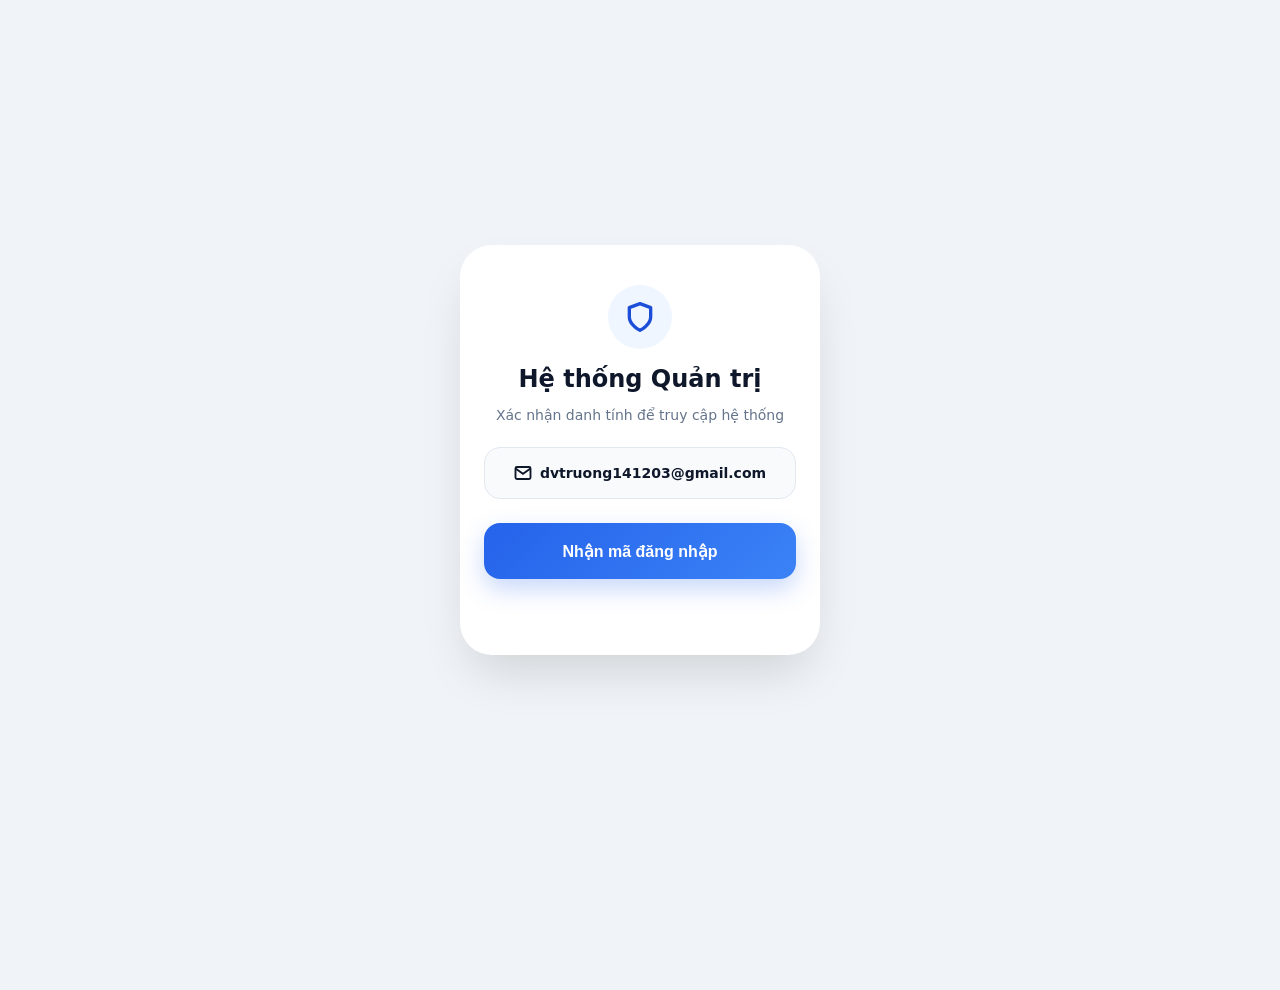
==== commit 9c4f5a2e: "Update index.html" ====
--- a/index.html
+++ b/index.html
@@ -8,14 +8,14 @@
 </head>
 <body>
 
-  <div class="session-timer" id="sessionTimer">
-    ⏱ <span id="timeRemaining">05:00</span>
-  </div>
-
-  <!-- TAB 1: GIAO DỊCH -->
+  <!-- ===================================== -->
+  <!-- TAB 1: DANH SÁCH GIAO DỊCH            -->
+  <!-- ===================================== -->
   <div id="tab-transactions" class="tab-view active">
     <div class="container">
-      <div class="sticky-header">
+      
+      <!-- Khối Search + Filter nổi bật như ảnh -->
+      <div class="header-card">
         <div class="top-row">
           <div class="search-bar">
             <svg viewBox="0 0 24 24" fill="none" stroke="currentColor" stroke-width="2" stroke-linecap="round" stroke-linejoin="round"><circle cx="11" cy="11" r="8"></circle><line x1="21" y1="21" x2="16.65" y2="16.65"></line></svg>
@@ -42,7 +42,7 @@
         <button class="page-btn" id="prevBtn" onclick="changePage(-1)">
           <svg viewBox="0 0 24 24" width="18" height="18" stroke="currentColor" stroke-width="2.5" fill="none"><polyline points="15 18 9 12 15 6"></polyline></svg>
         </button>
-        <span class="page-info" id="pageInfo">1 / 1</span>
+        <span class="page-info" id="pageInfo">1 / 15</span>
         <button class="page-btn" id="nextBtn" onclick="changePage(1)">
           <svg viewBox="0 0 24 24" width="18" height="18" stroke="currentColor" stroke-width="2.5" fill="none"><polyline points="9 18 15 12 9 6"></polyline></svg>
         </button>
@@ -50,7 +50,9 @@
     </div>
   </div>
 
-  <!-- TAB 2: NGÂN HÀNG -->
+  <!-- ===================================== -->
+  <!-- TAB 2: QUẢN LÝ NGÂN HÀNG              -->
+  <!-- ===================================== -->
   <div id="tab-banks" class="tab-view">
     <div class="container" style="padding-top: max(16px, env(safe-area-inset-top));">
       <h2 class="page-title">Ngân hàng</h2>
@@ -74,26 +76,32 @@
     </div>
   </div>
 
-  <!-- THANH ĐIỀU HƯỚNG DƯỚI CÙNG (BOTTOM NAV) -->
+  <!-- ===================================== -->
+  <!-- THANH ĐIỀU HƯỚNG DƯỚI CÙNG            -->
+  <!-- ===================================== -->
   <div class="bottom-nav">
     <div class="nav-item active" onclick="switchTab('transactions', this)">
-      <svg viewBox="0 0 24 24"><rect x="3" y="3" width="18" height="18" rx="2" ry="2"></rect><line x1="3" y1="9" x2="21" y2="9"></line><line x1="9" y1="21" x2="9" y2="9"></line></svg>
+      <!-- Icon Giao dịch (Vuông bo góc mượt) -->
+      <svg viewBox="0 0 24 24"><rect x="3" y="3" width="18" height="18" rx="4" ry="4"></rect><line x1="3" y1="9" x2="21" y2="9"></line><line x1="9" y1="21" x2="9" y2="9"></line></svg>
       <span>Giao dịch</span>
     </div>
     <div class="nav-item" onclick="switchTab('banks', this)">
-      <svg viewBox="0 0 24 24"><rect x="2" y="5" width="20" height="14" rx="2"></rect><line x1="2" y1="10" x2="22" y2="10"></line></svg>
+      <!-- Icon Ngân hàng (Thẻ ATM) -->
+      <svg viewBox="0 0 24 24"><rect x="2" y="5" width="20" height="14" rx="4" ry="4"></rect><line x1="2" y1="10" x2="22" y2="10"></line></svg>
       <span>Ngân hàng</span>
     </div>
   </div>
 
-  <!-- MODAL CHỨA CÁC FORM NHẬP / HÓA ĐƠN -->
+  <!-- ===================================== -->
+  <!-- MODAL CHỨA CÁC FORM XỬ LÝ NỔI         -->
+  <!-- ===================================== -->
   <div class="modal-overlay" id="mainModal">
     <div class="modal-content">
       <button class="close-btn" onclick="closeModal()">
-        <svg width="18" height="18" viewBox="0 0 24 24" fill="none" stroke="currentColor" stroke-width="2" stroke-linecap="round" stroke-linejoin="round"><line x1="18" y1="6" x2="6" y2="18"></line><line x1="6" y1="6" x2="18" y2="18"></line></svg>
+        <svg width="18" height="18" viewBox="0 0 24 24" fill="none" stroke="currentColor" stroke-width="2.5" stroke-linecap="round" stroke-linejoin="round"><line x1="18" y1="6" x2="6" y2="18"></line><line x1="6" y1="6" x2="18" y2="18"></line></svg>
       </button>
       
-      <!-- FORM TẠO GIAO DỊCH -->
+      <!-- FORM 1: TẠO GIAO DỊCH -->
       <div class="add-view" id="view-add">
         <h3 class="add-title">Tạo giao dịch</h3>
         <div class="add-sub">Nhập số tiền để tiếp tục</div>
@@ -107,7 +115,7 @@
         <div id="message" style="text-align:center; margin-top:14px; font-size:14px; font-weight:600;"></div>
       </div>
 
-      <!-- HÓA ĐƠN CHI TIẾT -->
+      <!-- FORM 2: HÓA ĐƠN CHI TIẾT -->
       <div class="receipt-view" id="view-receipt" style="padding: 24px 20px;">
         <div class="receipt-card">
           <div class="receipt-header">
@@ -137,9 +145,9 @@
         <button class="btn-primary" style="display: none; margin-top: 20px;" id="btnGoToPayment" onclick="openPaymentView()">Thanh toán ngay</button>
       </div>
 
-      <!-- FORM THÊM MỚI NGÂN HÀNG -->
+      <!-- FORM 3: THÊM NGÂN HÀNG MỚI -->
       <div class="receipt-view" id="view-bank-form" style="padding: 32px 24px;">
-        <h3 class="add-title" style="margin-bottom: 20px;">Thêm Ngân Hàng</h3>
+        <h3 class="add-title" style="margin-bottom: 24px;">Thêm Ngân Hàng</h3>
         
         <div class="form-group">
           <label class="form-label">Chọn ngân hàng</label>
@@ -157,21 +165,23 @@
 
         <div class="form-group">
           <label class="form-label">Số tài khoản</label>
-          <input type="text" class="form-input" id="bankAccInput" placeholder="Nhập số tài khoản" inputmode="numeric">
+          <input type="text" class="form-input" id="bankAccInput" placeholder="Ví dụ: 0123456789" inputmode="numeric">
         </div>
 
         <div class="form-group">
-          <label class="form-label">Chủ tài khoản (Không dấu)</label>
+          <label class="form-label">Chủ tài khoản</label>
           <input type="text" class="form-input uppercase" id="bankOwnerInput" placeholder="DINH VIET TRUONG" oninput="formatOwnerName(this)">
         </div>
 
-        <button class="btn-primary" id="btnSaveBank" onclick="saveBankConfig()">Lưu cấu hình</button>
-        <div class="loader loader-blue" id="loaderSaveBank" style="margin-top:12px;"></div>
+        <button class="btn-primary" id="btnSaveBank" onclick="saveBankConfig()">Lưu ngân hàng</button>
+        <div class="loader" id="loaderSaveBank" style="margin-top:12px;"></div>
       </div>
+
     </div>
   </div>
 
   <div class="toast" id="toastMsg">Đã sao chép!</div>
+  
   <script src="script.js"></script>
 </body>
 </html>
--- a/style.css
+++ b/style.css
@@ -1,108 +1,160 @@
 :root {
-  --bg-base: #e2e8f0; --card-bg: #ffffff; --card-border: #ffffff; 
-  --text-main: #0f172a; --text-muted: #64748b;
-  --brand-primary: #2563eb; --brand-gradient: linear-gradient(135deg, #2563eb 0%, #38bdf8 100%);
-  --brand-glow: rgba(37, 99, 235, 0.3);
-  --status-pending: #f59e0b; --status-success: #10b981; --status-failed: #e11d48; 
+  --bg-base: #f0f4f8; 
+  --card-bg: #ffffff; 
+  --text-main: #0f172a; 
+  --text-muted: #64748b;
+  --brand-primary: #1d4ed8; 
+  --brand-gradient: linear-gradient(135deg, #2563eb 0%, #3b82f6 100%);
+  --brand-glow: rgba(37, 99, 235, 0.25);
+  --status-pending: #f59e0b; 
+  --status-success: #10b981; 
+  --status-failed: #e11d48; 
 }
 * { box-sizing: border-box; -webkit-tap-highlight-color: transparent; }
 body {
   font-family: system-ui, -apple-system, BlinkMacSystemFont, "Segoe UI", Roboto, Helvetica, Arial, sans-serif;
   background-color: var(--bg-base);
-  background-image: radial-gradient(circle at 10% 20%, rgba(37, 99, 235, 0.06), transparent 30%), radial-gradient(circle at 90% 80%, rgba(139, 92, 246, 0.06), transparent 30%);
-  background-attachment: fixed; color: var(--text-main); margin: 0; padding: 0;
+  color: var(--text-main); margin: 0; padding: 0;
   display: flex; flex-direction: column; align-items: center; min-height: 100dvh; 
-  padding-bottom: calc(80px + env(safe-area-inset-bottom)); -webkit-font-smoothing: antialiased;
+  padding-bottom: calc(90px + env(safe-area-inset-bottom)); -webkit-font-smoothing: antialiased;
 }
-.container { width: 100%; max-width: 480px; position: relative; padding: 0 calc(16px + env(safe-area-inset-right)) 0 calc(16px + env(safe-area-inset-left)); }
+.container { width: 100%; max-width: 480px; position: relative; padding: 0 16px; }
 
 /* QUẢN LÝ TAB VIEW */
 .tab-view { display: none; width: 100%; animation: fadeIn 0.3s ease; }
 .tab-view.active { display: block; }
 @keyframes fadeIn { from { opacity: 0; transform: translateY(10px); } to { opacity: 1; transform: translateY(0); } }
 
-/* THANH ĐIỀU HƯỚNG DƯỚI CÙNG (BOTTOM NAV) */
+/* ========================================= */
+/* HEADER KHỐI TÌM KIẾM & BỘ LỌC (NHƯ ẢNH)   */
+/* ========================================= */
+.header-card {
+  position: sticky; top: max(16px, env(safe-area-inset-top)); z-index: 100;
+  background: rgba(255, 255, 255, 0.95); backdrop-filter: blur(20px); -webkit-backdrop-filter: blur(20px);
+  border-radius: 28px; padding: 20px 16px; margin-top: max(16px, env(safe-area-inset-top)); margin-bottom: 24px;
+  display: flex; flex-direction: column; gap: 16px; width: 100%;
+  box-shadow: 0 10px 40px -10px rgba(0,0,0,0.08); border: 1px solid rgba(0,0,0,0.02);
+}
+.top-row { display: flex; align-items: center; gap: 12px; width: 100%; }
+.search-bar { 
+  flex: 1; display: flex; align-items: center; background: #f8fafc; border-radius: 18px; 
+  padding: 0 16px; height: 54px; border: 1px solid rgba(0,0,0,0.04); transition: 0.3s ease; 
+}
+.search-bar:focus-within { background: #ffffff; border-color: var(--brand-primary); box-shadow: 0 0 0 4px rgba(37, 99, 235, 0.1); }
+.search-bar svg { width: 20px; height: 20px; color: #94a3b8; flex-shrink: 0;}
+.search-bar input { flex: 1; min-width: 0; background: transparent; border: none; color: var(--text-main); outline: none; font-family: inherit; margin-left: 12px; font-size: 15px; font-weight: 500; }
+.search-bar input::placeholder { color: #94a3b8; font-weight: 400;}
+
+.add-btn { 
+  flex-shrink: 0; width: 54px; height: 54px; border-radius: 18px; 
+  background: var(--brand-gradient); color: white; border: none; 
+  display: flex; align-items: center; justify-content: center; cursor: pointer; 
+  box-shadow: 0 8px 20px var(--brand-glow); transition: 0.2s; 
+}
+.add-btn:active { transform: scale(0.9) translateY(2px); }
+
+.filter-wrapper { display: flex; overflow-x: auto; gap: 10px; scrollbar-width: none; padding-bottom: 4px; }
+.filter-wrapper::-webkit-scrollbar { display: none; }
+.filter-btn { 
+  padding: 10px 20px; border-radius: 20px; border: 1px solid #e2e8f0; 
+  background: transparent; color: var(--text-muted); font-size: 13px; font-weight: 600; 
+  cursor: pointer; white-space: nowrap; transition: 0.3s; 
+}
+.filter-btn.active { background: #0f172a; color: #ffffff; border-color: #0f172a; box-shadow: 0 6px 16px rgba(15, 23, 42, 0.2); }
+
+/* ========================================= */
+/* DANH SÁCH GIAO DỊCH (NHƯ ẢNH)             */
+/* ========================================= */
+.list-container { padding-top: 4px; }
+.card { 
+  background: var(--card-bg); border-radius: 24px; padding: 20px; margin-bottom: 16px; 
+  cursor: pointer; display: flex; justify-content: space-between; align-items: center;
+  box-shadow: 0 8px 30px rgba(0, 0, 0, 0.04); border: 1px solid rgba(0,0,0,0.02); transition: 0.2s;
+}
+.card:active { transform: scale(0.97); }
+.card-left { display: flex; flex-direction: column; gap: 6px; }
+.card-id { font-family: 'Courier New', Courier, monospace; font-size: 16px; font-weight: 800; color: var(--text-main); }
+.card-time { font-size: 13px; color: #94a3b8; font-weight: 500;}
+.card-right { display: flex; flex-direction: column; align-items: flex-end; gap: 6px; }
+.card-amount { font-weight: 800; font-size: 18px; color: var(--text-main); }
+
+.status-text { font-size: 13px; font-weight: 700; }
+.status-text.pending { color: var(--status-pending); }
+.status-text.success { color: var(--status-success); }
+.status-text.failed { color: var(--status-failed); }
+
+.pagination { display: flex; justify-content: center; align-items: center; gap: 16px; margin: 24px 0; }
+.page-btn { background: #ffffff; border: 1px solid #e2e8f0; border-radius: 16px; width: 46px; height: 46px; display: flex; justify-content: center; align-items: center; cursor: pointer; color: var(--text-main); transition: 0.2s;}
+.page-btn:active { background: #f8fafc; }
+.page-info { font-size: 15px; font-weight: 700; color: var(--text-main); background: #ffffff; border: 1px solid #e2e8f0; padding: 12px 24px; border-radius: 16px;}
+
+/* ========================================= */
+/* TAB NGÂN HÀNG                             */
+/* ========================================= */
+.page-title { font-size: 1.8rem; font-weight: 800; color: var(--text-main); margin: 24px 0 20px 0; text-align: center;}
+.bank-table-card { width: 100%; background: #ffffff; border-radius: 24px; border: 1px solid rgba(0,0,0,0.04); overflow: hidden; margin-bottom: 24px; box-shadow: 0 10px 40px -10px rgba(0,0,0,0.06);}
+.bank-table { width: 100%; border-collapse: collapse; text-align: left; }
+.bank-table th { background: #f8fafc; padding: 16px 14px; font-size: 12px; color: var(--text-muted); border-bottom: 1px solid #e2e8f0; text-align: center;}
+.bank-table td { padding: 16px 14px; font-size: 13.5px; font-weight: 600; color: var(--text-main); border-bottom: 1px dashed #f1f5f9; vertical-align: middle; text-align: center;}
+.bank-table tr:last-child td { border-bottom: none; }
+.bank-logo-mini { width: 36px; height: 36px; border-radius: 8px; object-fit: contain; margin-bottom: 6px; border: 1px solid #f1f5f9; background: #fff;}
+.bank-badge { font-size: 11px; padding: 6px 10px; border-radius: 8px; font-weight: 700; cursor: pointer; display: inline-block;}
+.bank-badge.active { background: #d1fae5; color: #047857; }
+.bank-badge.inactive { background: #f1f5f9; color: var(--text-muted); }
+
+/* ========================================= */
+/* THANH ĐIỀU HƯỚNG DƯỚI CÙNG                */
+/* ========================================= */
 .bottom-nav {
   position: fixed; bottom: 0; left: 0; right: 0; background: rgba(255, 255, 255, 0.95);
   backdrop-filter: blur(20px); -webkit-backdrop-filter: blur(20px); border-top: 1px solid rgba(0,0,0,0.05);
-  display: flex; justify-content: space-around; align-items: center;
+  display: flex; justify-content: space-evenly; align-items: center;
   padding: 12px 16px calc(12px + env(safe-area-inset-bottom)); z-index: 900;
-  box-shadow: 0 -4px 20px rgba(0,0,0,0.03);
 }
-.nav-item { display: flex; flex-direction: column; align-items: center; gap: 4px; color: var(--text-muted); cursor: pointer; transition: 0.3s; width: 70px; }
-.nav-item.active { color: var(--brand-primary); }
-.nav-item svg { width: 24px; height: 24px; stroke: currentColor; stroke-width: 2; fill: none; stroke-linecap: round; stroke-linejoin: round; transition: 0.3s cubic-bezier(0.16, 1, 0.3, 1);}
+.nav-item { display: flex; flex-direction: column; align-items: center; gap: 6px; color: #94a3b8; cursor: pointer; transition: 0.3s; width: 80px; }
+.nav-item.active { color: #0f172a; }
+.nav-item svg { width: 24px; height: 24px; stroke: currentColor; stroke-width: 2; fill: none; stroke-linecap: round; stroke-linejoin: round; transition: 0.3s; }
 .nav-item.active svg { transform: scale(1.15); stroke-width: 2.5; }
-.nav-item span { font-size: 11px; font-weight: 700; }
+.nav-item span { font-size: 12px; font-weight: 700; }
 
-/* HEADER & TOOLBAR */
-.session-timer { position: fixed; top: max(16px, env(safe-area-inset-top)); right: 16px; background: #ffffff; padding: 6px 12px; border-radius: 20px; font-size: 11px; font-weight: 700; color: var(--text-main); box-shadow: 0 4px 12px rgba(0,0,0,0.1); z-index: 1000; border: 1px solid var(--card-border); }
-.session-timer span { color: var(--status-failed); font-family: monospace; font-size: 13px;}
-.sticky-header { position: sticky; top: max(16px, env(safe-area-inset-top)); z-index: 100; background: rgba(255, 255, 255, 0.9); backdrop-filter: blur(20px); border: 1px solid rgba(255, 255, 255, 0.8); border-radius: 24px; padding: 16px; margin-top: max(16px, env(safe-area-inset-top)); margin-bottom: 20px; display: flex; flex-direction: column; gap: 14px; width: 100%; box-shadow: 0 10px 40px -10px rgba(0,0,0,0.1); }
-.top-row { display: flex; align-items: center; gap: 12px; width: 100%; }
-.search-bar { flex: 1; display: flex; align-items: center; background: #f8fafc; border-radius: 16px; padding: 0 16px; height: 48px; border: 1px solid rgba(0,0,0,0.03); transition: all 0.3s ease; }
-.search-bar:focus-within { background: #ffffff; border-color: var(--brand-primary); box-shadow: 0 0 0 4px rgba(37, 99, 235, 0.15); }
-.search-bar svg { width: 18px; height: 18px; color: #94a3b8; flex-shrink: 0;}
-.search-bar input { flex: 1; min-width: 0; background: transparent; border: none; color: var(--text-main); outline: none; font-family: inherit; margin-left: 10px; font-size: 15px; font-weight: 500; }
-.add-btn { flex-shrink: 0; width: 48px; height: 48px; border-radius: 16px; background: var(--brand-gradient); color: white; border: none; display: flex; align-items: center; justify-content: center; cursor: pointer; box-shadow: 0 8px 16px var(--brand-glow); transition: 0.3s cubic-bezier(0.16, 1, 0.3, 1); }
-.add-btn:active { transform: scale(0.9) translateY(2px); }
-.filter-wrapper { display: flex; overflow-x: auto; gap: 8px; scrollbar-width: none; padding-bottom: 2px; }
-.filter-btn { padding: 8px 18px; border-radius: 14px; border: 1px solid rgba(0,0,0,0.04); background: #f8fafc; color: var(--text-muted); font-size: 13px; font-weight: 600; cursor: pointer; white-space: nowrap; transition: 0.3s; }
-.filter-btn.active { background: var(--text-main); color: #ffffff; border-color: var(--text-main); box-shadow: 0 6px 16px rgba(15, 23, 42, 0.2); }
-
-/* DANH SÁCH GIAO DỊCH */
-.list-container { padding-top: 4px; }
-.card { background: var(--card-bg); border: 1px solid var(--card-border); border-radius: 20px; padding: 18px 16px; margin-bottom: 16px; cursor: pointer; display: flex; justify-content: space-between; box-shadow: 0 10px 30px -8px rgba(0, 0, 0, 0.08); transition: 0.2s;}
-.card:active { transform: scale(0.97); }
-.card-left { display: flex; align-items: center; flex: 1; padding-right: 8px;}
-.card-id-wrap { display: flex; align-items: center; gap: 8px; }
-.card-id { font-family: monospace; font-size: 15px; font-weight: 700; color: var(--text-main); }
-.icon-copy-mini { background: #f1f5f9; border: none; border-radius: 8px; width: 26px; height: 26px; display: flex; align-items: center; justify-content: center; color: var(--text-muted); cursor: pointer;}
-.card-time { font-size: 12px; color: #94a3b8; font-weight: 500; white-space: nowrap;}
-.card-right { display: flex; flex-direction: column; align-items: flex-end; gap: 6px; flex-shrink: 0;}
-.card-amount { font-weight: 800; font-size: 17px; color: var(--text-main); }
-.status-text { font-size: 13px; font-weight: 600; }
-.status-text.pending { color: var(--status-pending); }
-.status-text.success { color: var(--status-success); }
-.status-text.failed { color: var(--status-failed); }
-.pagination { display: flex; justify-content: center; gap: 16px; margin: 16px 0 24px; }
-.page-btn { background: #ffffff; border: none; border-radius: 16px; width: 46px; height: 46px; display: flex; justify-content: center; align-items: center; cursor: pointer; box-shadow: 0 8px 20px rgba(0,0,0,0.06);}
-.page-info { font-size: 14px; font-weight: 600; color: var(--text-muted); background: #ffffff; padding: 8px 16px; border-radius: 12px;}
-
-/* BẢNG NGÂN HÀNG & FORM NGÂN HÀNG */
-.page-title { font-size: 1.6rem; font-weight: 800; color: var(--text-main); margin: 0 0 16px 0;}
-.bank-table-card { width: 100%; background: #ffffff; border-radius: 20px; border: 1px solid rgba(0,0,0,0.05); overflow: hidden; margin-bottom: 20px; box-shadow: 0 10px 40px -10px rgba(0,0,0,0.08);}
-.bank-table { width: 100%; border-collapse: collapse; text-align: left; }
-.bank-table th { background: #f8fafc; padding: 12px 14px; font-size: 12px; color: var(--text-muted); border-bottom: 1px solid #e2e8f0; }
-.bank-table td { padding: 14px; font-size: 13.5px; font-weight: 600; color: var(--text-main); border-bottom: 1px dashed #f1f5f9; vertical-align: middle; }
-.bank-table tr:last-child td { border-bottom: none; }
-.bank-logo-mini { width: 34px; height: 34px; border-radius: 8px; object-fit: contain; margin-right: 8px; vertical-align: middle; border: 1px solid #f1f5f9; background: #fff;}
-.bank-badge { font-size: 11px; padding: 4px 8px; border-radius: 6px; font-weight: 700; cursor: pointer; display: inline-block;}
-.bank-badge.active { background: #d1fae5; color: #047857; }
-.bank-badge.inactive { background: #f1f5f9; color: var(--text-muted); }
-
-/* MODAL & VIEW (DÙNG CHO TẠO GIAO DỊCH, HÓA ĐƠN VÀ THÊM BANK) */
+/* ========================================= */
+/* MODAL, FORM VÀ NÚT CHUNG                  */
+/* ========================================= */
 .modal-overlay { position: fixed; top: 0; left: 0; right: 0; bottom: 0; background: rgba(15, 23, 42, 0.5); backdrop-filter: blur(8px); display: none; align-items: center; justify-content: center; z-index: 1000; padding: 16px; opacity: 0; transition: opacity 0.3s; }
 .modal-overlay.active { display: flex; opacity: 1; }
 .modal-overlay.active .modal-content { transform: translateY(0) scale(1); opacity: 1;}
 .modal-content { background: #ffffff; border-radius: 32px; width: 100%; max-width: 400px; position: relative; transform: translateY(30px) scale(0.95); opacity: 0; transition: all 0.4s; max-height: calc(100dvh - 32px); overflow-y: auto; box-shadow: 0 25px 50px -12px rgba(0, 0, 0, 0.25); }
-.close-btn { position: absolute; top: 16px; right: 16px; z-index: 10; background: #f3f4f6; border: none; border-radius: 50%; width: 34px; height: 34px; color: var(--text-muted); cursor: pointer; display: flex; align-items: center; justify-content: center; }
+.close-btn { position: absolute; top: 16px; right: 16px; z-index: 10; background: #f1f5f9; border: none; border-radius: 50%; width: 36px; height: 36px; color: var(--text-muted); cursor: pointer; display: flex; align-items: center; justify-content: center; }
 
 .add-view, .receipt-view { padding: 48px 24px 32px; flex-direction: column; display: none; }
 .add-view.active, .receipt-view.active { display: flex; }
-.add-title { font-size: 1.35rem; text-align: center; font-weight: 800; margin: 0 0 8px 0; color: var(--text-main);}
+.add-title { font-size: 1.4rem; text-align: center; font-weight: 800; margin: 0 0 8px 0; color: var(--text-main);}
 .add-sub { text-align: center; font-size: 14px; color: var(--text-muted); margin-bottom: 32px;}
+
 .input-group { display: flex; align-items: center; background: #f8fafc; border: 2px solid rgba(0,0,0,0.03); border-radius: 20px; overflow: hidden; margin-bottom: 24px;}
 .input-group:focus-within { border-color: var(--brand-primary); background: #ffffff;}
 .step-btn { flex: 0 0 56px; height: 56px; background: transparent; color: var(--text-muted); border: none; font-size: 1.6rem; cursor: pointer;}
 .input-group input[type="text"] { flex: 1; min-width: 0; border: none; background: transparent; color: var(--text-main); font-size: 30px; text-align: center; outline: none; font-weight: 800; font-family: monospace; }
-button.btn-primary { width: 100%; padding: 16px; background: var(--brand-gradient); color: #ffffff; border: none; border-radius: 18px; font-size: 16px; font-weight: 700; cursor: pointer; min-height: 54px; box-shadow: 0 10px 25px var(--brand-glow); transition: 0.2s;}
+
+button.btn-primary { width: 100%; padding: 18px; background: var(--brand-gradient); color: #ffffff; border: none; border-radius: 20px; font-size: 16px; font-weight: 700; cursor: pointer; min-height: 56px; box-shadow: 0 10px 25px var(--brand-glow); transition: 0.2s;}
 button.btn-primary:active { transform: scale(0.96); }
 
-/* FORM CHỌN NGÂN HÀNG */
+/* ĐĂNG NHẬP */
+.login-wrapper { width: 100%; min-height: 100dvh; display: flex; align-items: center; justify-content: center; padding: 20px; }
+.login-card { background: #ffffff; border-radius: 32px; width: 100%; max-width: 360px; padding: 40px 24px; box-shadow: 0 25px 50px -12px rgba(0,0,0,0.15); text-align: center; }
+.login-icon { background: #eff6ff; border-radius: 50%; width: 64px; height: 64px; display: flex; align-items: center; justify-content: center; color: var(--brand-primary); margin: 0 auto 16px;}
+.login-title { font-size: 1.5rem; font-weight: 800; margin: 0 0 8px 0; color: var(--text-main);}
+.login-desc { font-size: 14px; color: var(--text-muted); margin-bottom: 24px;}
+.admin-badge { display: flex; align-items: center; justify-content: center; gap: 8px; background: #f8fafc; color: var(--text-main); font-weight: 600; font-size: 14px; padding: 16px; border-radius: 16px; border: 1px solid #e2e8f0; margin-bottom: 24px; }
+.otp-input { width: 100%; background: #f8fafc; border: 2px solid rgba(0,0,0,0.03); border-radius: 16px; padding: 16px; font-size: 26px; font-weight: 800; letter-spacing: 8px; text-align: center; outline: none; margin-bottom: 20px; color: var(--brand-primary); font-family: monospace; transition: 0.3s; }
+.otp-input:focus { border-color: var(--brand-primary); background: #ffffff; box-shadow: 0 0 0 4px rgba(37, 99, 235, 0.1); }
+.btn-auth-outline { width: 100%; background: transparent; color: var(--text-muted); border: none; padding: 12px; margin-top: 8px; font-weight: 600; font-size: 14px; cursor: pointer;}
+.login-msg { margin-top: 16px; font-size: 13px; font-weight: 600; color: var(--status-failed); min-height: 20px;}
+
+/* FORM BANK */
 .form-group { margin-bottom: 18px; text-align: left; position: relative; }
 .form-label { display: block; font-size: 13px; font-weight: 700; color: var(--text-muted); margin-bottom: 8px; }
-.form-input { width: 100%; background: #f8fafc; border: 2px solid rgba(0,0,0,0.04); border-radius: 16px; padding: 14px 16px; font-size: 15px; font-weight: 700; outline: none; color: var(--text-main); transition: 0.3s; }
+.form-input { width: 100%; background: #f8fafc; border: 2px solid rgba(0,0,0,0.04); border-radius: 16px; padding: 16px; font-size: 15px; font-weight: 700; outline: none; color: var(--text-main); transition: 0.3s; }
 .form-input:focus { border-color: var(--brand-primary); background: #ffffff; }
 .form-input.uppercase { text-transform: uppercase; font-family: monospace; }
 .bank-select-box { width: 100%; background: #f8fafc; border: 2px solid rgba(0,0,0,0.04); border-radius: 16px; padding: 12px 16px; display: flex; align-items: center; justify-content: space-between; cursor: pointer; }
@@ -114,7 +166,7 @@
 .bank-item:hover { background: #f1f5f9; }
 .bank-item img { width: 32px; height: 32px; object-fit: contain; margin-right: 10px; }
 
-/* BILL CHI TIẾT */
+/* HÓA ĐƠN */
 .receipt-card { width: 100%; background: #ffffff; border: 1px solid rgba(0,0,0,0.03); border-radius: 24px; padding: 24px; box-shadow: 0 12px 36px rgba(0,0,0,0.06); }
 .receipt-header { text-align: center; border-bottom: 1px dashed #e2e8f0; padding-bottom: 16px; margin-bottom: 16px;}
 .receipt-title { font-size: 16px; font-weight: 800; color: var(--text-main); text-transform: uppercase; }
@@ -130,5 +182,4 @@
 .toast { position: fixed; bottom: 90px; left: 50%; transform: translateX(-50%) translateY(20px); background: #111827; color: #ffffff; padding: 14px 28px; border-radius: 30px; font-weight: 600; font-size: 14px; box-shadow: 0 12px 36px rgba(17, 24, 39, 0.4); opacity: 0; transition: all 0.4s; z-index: 2000; pointer-events: none;}
 .toast.show { opacity: 1; transform: translateX(-50%) translateY(0); }
 .loader { border: 3px solid rgba(255,255,255,0.2); border-top: 3px solid #ffffff; border-radius: 50%; width: 22px; height: 22px; animation: spin 1s linear infinite; display: none; margin: 0 auto; }
-.loader-blue { border-color: rgba(37, 99, 235, 0.2); border-top-color: #2563eb; }
 @keyframes spin { 100% { transform: rotate(360deg); } }
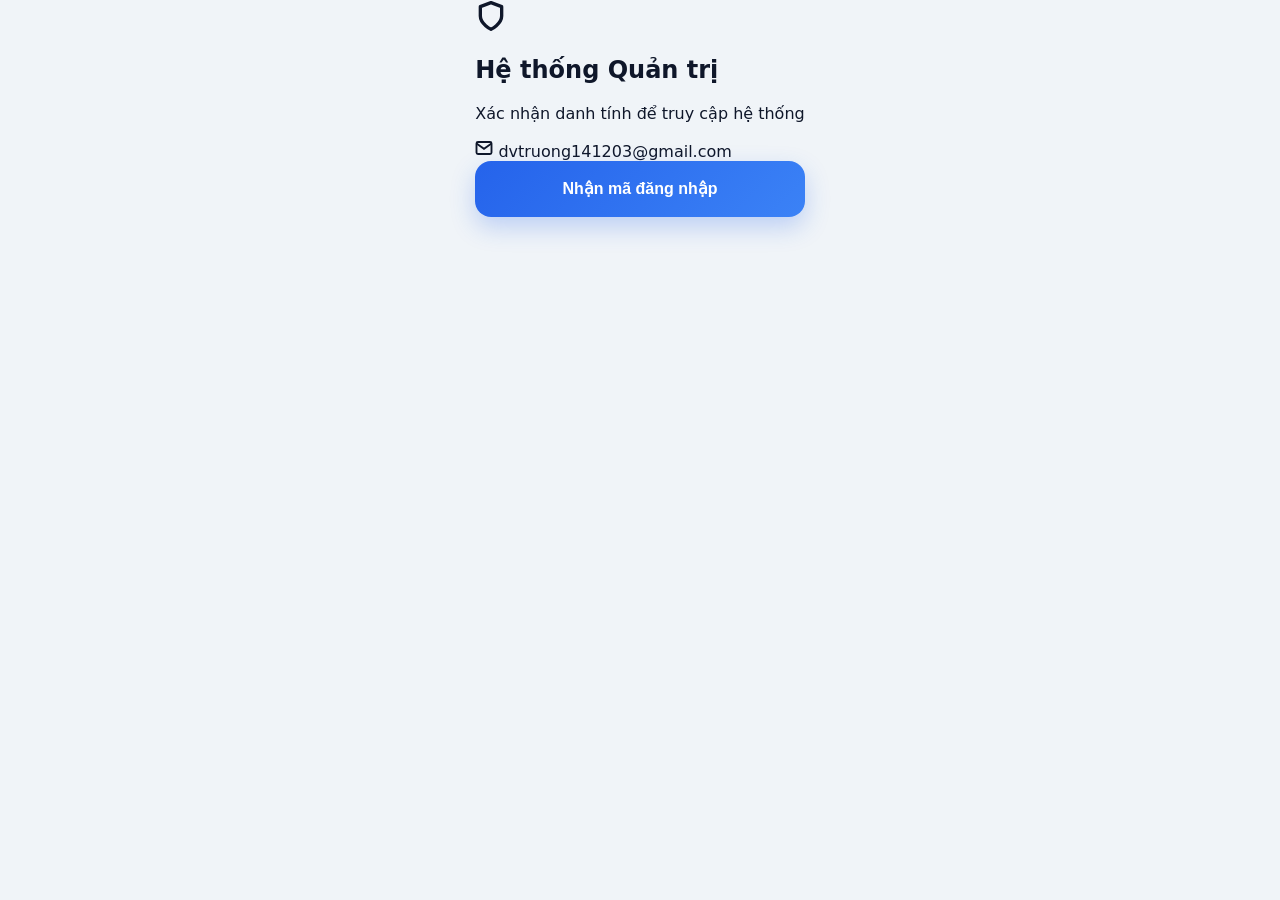
==== commit 19b601b2: "Update index.html" ====
--- a/index.html
+++ b/index.html
@@ -8,13 +8,9 @@
 </head>
 <body>
 
-  <!-- ===================================== -->
-  <!-- TAB 1: DANH SÁCH GIAO DỊCH            -->
-  <!-- ===================================== -->
+  <!-- TAB 1: GIAO DỊCH -->
   <div id="tab-transactions" class="tab-view active">
     <div class="container">
-      
-      <!-- Khối Search + Filter nổi bật như ảnh -->
       <div class="header-card">
         <div class="top-row">
           <div class="search-bar">
@@ -22,7 +18,7 @@
             <input type="text" id="searchInput" placeholder="Tìm mã giao dịch..." oninput="onSearchInput()">
           </div>
           <button class="add-btn" onclick="openAddModal()">
-            <svg viewBox="0 0 24 24" fill="none"><path d="M12 5V19M5 12H19"></path></svg>
+            <svg viewBox="0 0 24 24" width="22" height="22" fill="none" stroke="currentColor" stroke-width="2.5" stroke-linecap="round" stroke-linejoin="round"><line x1="12" y1="5" x2="12" y2="19"></line><line x1="5" y1="12" x2="19" y2="12"></line></svg>
           </button>
         </div>
 
@@ -42,7 +38,7 @@
         <button class="page-btn" id="prevBtn" onclick="changePage(-1)">
           <svg viewBox="0 0 24 24" width="18" height="18" stroke="currentColor" stroke-width="2.5" fill="none"><polyline points="15 18 9 12 15 6"></polyline></svg>
         </button>
-        <span class="page-info" id="pageInfo">1 / 15</span>
+        <span class="page-info" id="pageInfo">1 / 1</span>
         <button class="page-btn" id="nextBtn" onclick="changePage(1)">
           <svg viewBox="0 0 24 24" width="18" height="18" stroke="currentColor" stroke-width="2.5" fill="none"><polyline points="9 18 15 12 9 6"></polyline></svg>
         </button>
@@ -50,58 +46,40 @@
     </div>
   </div>
 
-  <!-- ===================================== -->
-  <!-- TAB 2: QUẢN LÝ NGÂN HÀNG              -->
-  <!-- ===================================== -->
+  <!-- TAB 2: NGÂN HÀNG (DẠNG THẺ MỚI) -->
   <div id="tab-banks" class="tab-view">
     <div class="container" style="padding-top: max(16px, env(safe-area-inset-top));">
       <h2 class="page-title">Ngân hàng</h2>
       
-      <div class="bank-table-card">
-        <table class="bank-table">
-          <thead>
-            <tr>
-              <th>Ngân hàng</th>
-              <th>Tài khoản</th>
-              <th>Trạng thái</th>
-            </tr>
-          </thead>
-          <tbody id="bankTableBody">
-            <tr><td colspan="3" style="text-align:center; color:var(--text-muted); padding: 20px;">Đang tải dữ liệu...</td></tr>
-          </tbody>
-        </table>
+      <!-- Danh sách thẻ ngân hàng -->
+      <div id="bankCardList">
+        <div style="text-align: center; color: var(--text-muted); padding: 40px;">Đang tải dữ liệu...</div>
       </div>
       
-      <button class="btn-primary" onclick="openBankForm()">+ Thêm tài khoản mới</button>
+      <button class="btn-primary" onclick="openBankForm()" style="margin-top: 8px;">+ Thêm tài khoản mới</button>
     </div>
   </div>
 
-  <!-- ===================================== -->
-  <!-- THANH ĐIỀU HƯỚNG DƯỚI CÙNG            -->
-  <!-- ===================================== -->
+  <!-- THANH ĐIỀU HƯỚNG DƯỚI CÙNG -->
   <div class="bottom-nav">
     <div class="nav-item active" onclick="switchTab('transactions', this)">
-      <!-- Icon Giao dịch (Vuông bo góc mượt) -->
       <svg viewBox="0 0 24 24"><rect x="3" y="3" width="18" height="18" rx="4" ry="4"></rect><line x1="3" y1="9" x2="21" y2="9"></line><line x1="9" y1="21" x2="9" y2="9"></line></svg>
       <span>Giao dịch</span>
     </div>
     <div class="nav-item" onclick="switchTab('banks', this)">
-      <!-- Icon Ngân hàng (Thẻ ATM) -->
       <svg viewBox="0 0 24 24"><rect x="2" y="5" width="20" height="14" rx="4" ry="4"></rect><line x1="2" y1="10" x2="22" y2="10"></line></svg>
       <span>Ngân hàng</span>
     </div>
   </div>
 
-  <!-- ===================================== -->
-  <!-- MODAL CHỨA CÁC FORM XỬ LÝ NỔI         -->
-  <!-- ===================================== -->
+  <!-- MODAL -->
   <div class="modal-overlay" id="mainModal">
     <div class="modal-content">
       <button class="close-btn" onclick="closeModal()">
         <svg width="18" height="18" viewBox="0 0 24 24" fill="none" stroke="currentColor" stroke-width="2.5" stroke-linecap="round" stroke-linejoin="round"><line x1="18" y1="6" x2="6" y2="18"></line><line x1="6" y1="6" x2="18" y2="18"></line></svg>
       </button>
       
-      <!-- FORM 1: TẠO GIAO DỊCH -->
+      <!-- FORM TẠO GIAO DỊCH -->
       <div class="add-view" id="view-add">
         <h3 class="add-title">Tạo giao dịch</h3>
         <div class="add-sub">Nhập số tiền để tiếp tục</div>
@@ -115,7 +93,7 @@
         <div id="message" style="text-align:center; margin-top:14px; font-size:14px; font-weight:600;"></div>
       </div>
 
-      <!-- FORM 2: HÓA ĐƠN CHI TIẾT -->
+      <!-- HÓA ĐƠN CHI TIẾT -->
       <div class="receipt-view" id="view-receipt" style="padding: 24px 20px;">
         <div class="receipt-card">
           <div class="receipt-header">
@@ -145,7 +123,7 @@
         <button class="btn-primary" style="display: none; margin-top: 20px;" id="btnGoToPayment" onclick="openPaymentView()">Thanh toán ngay</button>
       </div>
 
-      <!-- FORM 3: THÊM NGÂN HÀNG MỚI -->
+      <!-- FORM THÊM NGÂN HÀNG -->
       <div class="receipt-view" id="view-bank-form" style="padding: 32px 24px;">
         <h3 class="add-title" style="margin-bottom: 24px;">Thêm Ngân Hàng</h3>
         
@@ -176,12 +154,10 @@
         <button class="btn-primary" id="btnSaveBank" onclick="saveBankConfig()">Lưu ngân hàng</button>
         <div class="loader" id="loaderSaveBank" style="margin-top:12px;"></div>
       </div>
-
     </div>
   </div>
 
   <div class="toast" id="toastMsg">Đã sao chép!</div>
-  
   <script src="script.js"></script>
 </body>
 </html>
--- a/style.css
+++ b/style.css
@@ -10,27 +10,32 @@
   --status-success: #10b981; 
   --status-failed: #e11d48; 
 }
+
 * { box-sizing: border-box; -webkit-tap-highlight-color: transparent; }
+
 body {
   font-family: system-ui, -apple-system, BlinkMacSystemFont, "Segoe UI", Roboto, Helvetica, Arial, sans-serif;
   background-color: var(--bg-base);
   color: var(--text-main); margin: 0; padding: 0;
-  display: flex; flex-direction: column; align-items: center; min-height: 100dvh; 
-  padding-bottom: calc(90px + env(safe-area-inset-bottom)); -webkit-font-smoothing: antialiased;
+  display: flex; flex-direction: column; align-items: center; min-height: 100vh; 
+  min-height: 100dvh;
+  padding-bottom: calc(90px + env(safe-area-inset-bottom)); 
+  -webkit-font-smoothing: antialiased;
+  -webkit-text-size-adjust: 100%;
 }
+
 .container { width: 100%; max-width: 480px; position: relative; padding: 0 16px; }
 
 /* QUẢN LÝ TAB VIEW */
 .tab-view { display: none; width: 100%; animation: fadeIn 0.3s ease; }
 .tab-view.active { display: block; }
-@keyframes fadeIn { from { opacity: 0; transform: translateY(10px); } to { opacity: 1; transform: translateY(0); } }
+@keyframes fadeIn { from { opacity: 0; transform: translateY(6px); } to { opacity: 1; transform: translateY(0); } }
 
-/* ========================================= */
-/* HEADER KHỐI TÌM KIẾM & BỘ LỌC (NHƯ ẢNH)   */
-/* ========================================= */
+/* HEADER KHỐI TÌM KIẾM & BỘ LỌC */
 .header-card {
   position: sticky; top: max(16px, env(safe-area-inset-top)); z-index: 100;
-  background: rgba(255, 255, 255, 0.95); backdrop-filter: blur(20px); -webkit-backdrop-filter: blur(20px);
+  background: rgba(255, 255, 255, 0.95); 
+  backdrop-filter: blur(20px); -webkit-backdrop-filter: blur(20px);
   border-radius: 28px; padding: 20px 16px; margin-top: max(16px, env(safe-area-inset-top)); margin-bottom: 24px;
   display: flex; flex-direction: column; gap: 16px; width: 100%;
   box-shadow: 0 10px 40px -10px rgba(0,0,0,0.08); border: 1px solid rgba(0,0,0,0.02);
@@ -53,7 +58,10 @@
 }
 .add-btn:active { transform: scale(0.9) translateY(2px); }
 
-.filter-wrapper { display: flex; overflow-x: auto; gap: 10px; scrollbar-width: none; padding-bottom: 4px; }
+.filter-wrapper { 
+  display: flex; overflow-x: auto; gap: 10px; 
+  scrollbar-width: none; -ms-overflow-style: none; padding-bottom: 4px; 
+}
 .filter-wrapper::-webkit-scrollbar { display: none; }
 .filter-btn { 
   padding: 10px 20px; border-radius: 20px; border: 1px solid #e2e8f0; 
@@ -62,9 +70,7 @@
 }
 .filter-btn.active { background: #0f172a; color: #ffffff; border-color: #0f172a; box-shadow: 0 6px 16px rgba(15, 23, 42, 0.2); }
 
-/* ========================================= */
-/* DANH SÁCH GIAO DỊCH (NHƯ ẢNH)             */
-/* ========================================= */
+/* DANH SÁCH GIAO DỊCH */
 .list-container { padding-top: 4px; }
 .card { 
   background: var(--card-bg); border-radius: 24px; padding: 20px; margin-bottom: 16px; 
@@ -73,7 +79,7 @@
 }
 .card:active { transform: scale(0.97); }
 .card-left { display: flex; flex-direction: column; gap: 6px; }
-.card-id { font-family: 'Courier New', Courier, monospace; font-size: 16px; font-weight: 800; color: var(--text-main); }
+.card-id { font-family: monospace; font-size: 16px; font-weight: 800; color: var(--text-main); }
 .card-time { font-size: 13px; color: #94a3b8; font-weight: 500;}
 .card-right { display: flex; flex-direction: column; align-items: flex-end; gap: 6px; }
 .card-amount { font-weight: 800; font-size: 18px; color: var(--text-main); }
@@ -89,22 +95,28 @@
 .page-info { font-size: 15px; font-weight: 700; color: var(--text-main); background: #ffffff; border: 1px solid #e2e8f0; padding: 12px 24px; border-radius: 16px;}
 
 /* ========================================= */
-/* TAB NGÂN HÀNG                             */
+/* GIAO DIỆN NGÂN HÀNG DẠNG THẺ (CARD UI)    */
 /* ========================================= */
 .page-title { font-size: 1.8rem; font-weight: 800; color: var(--text-main); margin: 24px 0 20px 0; text-align: center;}
-.bank-table-card { width: 100%; background: #ffffff; border-radius: 24px; border: 1px solid rgba(0,0,0,0.04); overflow: hidden; margin-bottom: 24px; box-shadow: 0 10px 40px -10px rgba(0,0,0,0.06);}
-.bank-table { width: 100%; border-collapse: collapse; text-align: left; }
-.bank-table th { background: #f8fafc; padding: 16px 14px; font-size: 12px; color: var(--text-muted); border-bottom: 1px solid #e2e8f0; text-align: center;}
-.bank-table td { padding: 16px 14px; font-size: 13.5px; font-weight: 600; color: var(--text-main); border-bottom: 1px dashed #f1f5f9; vertical-align: middle; text-align: center;}
-.bank-table tr:last-child td { border-bottom: none; }
-.bank-logo-mini { width: 36px; height: 36px; border-radius: 8px; object-fit: contain; margin-bottom: 6px; border: 1px solid #f1f5f9; background: #fff;}
-.bank-badge { font-size: 11px; padding: 6px 10px; border-radius: 8px; font-weight: 700; cursor: pointer; display: inline-block;}
+
+.bank-card-item {
+  background: #ffffff; border-radius: 24px; padding: 20px; margin-bottom: 16px;
+  box-shadow: 0 10px 30px rgba(0,0,0,0.04); border: 1px solid rgba(0,0,0,0.03);
+  display: flex; align-items: center; justify-content: space-between; gap: 12px;
+}
+.bank-card-left { display: flex; align-items: center; gap: 16px; min-width: 0; flex: 1; }
+.bank-logo-img { width: 48px; height: 48px; border-radius: 12px; object-fit: contain; border: 1px solid #f1f5f9; background: #fff; flex-shrink: 0;}
+.bank-info-group { display: flex; flex-direction: column; gap: 4px; min-width: 0; }
+.bank-name-text { font-size: 16px; font-weight: 800; color: var(--text-main); }
+.bank-acc-formatted { font-family: monospace; font-size: 15px; font-weight: 700; color: var(--brand-primary); letter-spacing: 0.5px;}
+.bank-owner-text { font-size: 12px; font-weight: 600; color: var(--text-muted); text-transform: uppercase; }
+
+.bank-card-right { display: flex; flex-direction: column; align-items: flex-end; gap: 8px; flex-shrink: 0; }
+.bank-badge { font-size: 11px; padding: 6px 12px; border-radius: 10px; font-weight: 700; cursor: pointer; border: none; font-family: inherit;}
 .bank-badge.active { background: #d1fae5; color: #047857; }
 .bank-badge.inactive { background: #f1f5f9; color: var(--text-muted); }
 
-/* ========================================= */
-/* THANH ĐIỀU HƯỚNG DƯỚI CÙNG                */
-/* ========================================= */
+/* THANH ĐIỀU HƯỚNG DƯỚI CÙNG */
 .bottom-nav {
   position: fixed; bottom: 0; left: 0; right: 0; background: rgba(255, 255, 255, 0.95);
   backdrop-filter: blur(20px); -webkit-backdrop-filter: blur(20px); border-top: 1px solid rgba(0,0,0,0.05);
@@ -117,14 +129,12 @@
 .nav-item.active svg { transform: scale(1.15); stroke-width: 2.5; }
 .nav-item span { font-size: 12px; font-weight: 700; }
 
-/* ========================================= */
-/* MODAL, FORM VÀ NÚT CHUNG                  */
-/* ========================================= */
+/* MODAL, FORM VÀ BILL */
 .modal-overlay { position: fixed; top: 0; left: 0; right: 0; bottom: 0; background: rgba(15, 23, 42, 0.5); backdrop-filter: blur(8px); display: none; align-items: center; justify-content: center; z-index: 1000; padding: 16px; opacity: 0; transition: opacity 0.3s; }
 .modal-overlay.active { display: flex; opacity: 1; }
 .modal-overlay.active .modal-content { transform: translateY(0) scale(1); opacity: 1;}
-.modal-content { background: #ffffff; border-radius: 32px; width: 100%; max-width: 400px; position: relative; transform: translateY(30px) scale(0.95); opacity: 0; transition: all 0.4s; max-height: calc(100dvh - 32px); overflow-y: auto; box-shadow: 0 25px 50px -12px rgba(0, 0, 0, 0.25); }
-.close-btn { position: absolute; top: 16px; right: 16px; z-index: 10; background: #f1f5f9; border: none; border-radius: 50%; width: 36px; height: 36px; color: var(--text-muted); cursor: pointer; display: flex; align-items: center; justify-content: center; }
+.modal-content { background: #ffffff; border-radius: 32px; width: 100%; max-width: 400px; position: relative; transform: translateY(30px) scale(0.95); opacity: 0; transition: all 0.4s; max-height: calc(100vh - 32px); max-height: calc(100dvh - 32px); overflow-y: auto; box-shadow: 0 25px 50px -12px rgba(0, 0, 0, 0.25); }
+.close-btn { position: absolute; top: 16px; right: 16px; z-index: 10; background: #f3f4f6; border: none; border-radius: 50%; width: 36px; height: 36px; color: var(--text-muted); cursor: pointer; display: flex; align-items: center; justify-content: center; }
 
 .add-view, .receipt-view { padding: 48px 24px 32px; flex-direction: column; display: none; }
 .add-view.active, .receipt-view.active { display: flex; }
@@ -139,19 +149,7 @@
 button.btn-primary { width: 100%; padding: 18px; background: var(--brand-gradient); color: #ffffff; border: none; border-radius: 20px; font-size: 16px; font-weight: 700; cursor: pointer; min-height: 56px; box-shadow: 0 10px 25px var(--brand-glow); transition: 0.2s;}
 button.btn-primary:active { transform: scale(0.96); }
 
-/* ĐĂNG NHẬP */
-.login-wrapper { width: 100%; min-height: 100dvh; display: flex; align-items: center; justify-content: center; padding: 20px; }
-.login-card { background: #ffffff; border-radius: 32px; width: 100%; max-width: 360px; padding: 40px 24px; box-shadow: 0 25px 50px -12px rgba(0,0,0,0.15); text-align: center; }
-.login-icon { background: #eff6ff; border-radius: 50%; width: 64px; height: 64px; display: flex; align-items: center; justify-content: center; color: var(--brand-primary); margin: 0 auto 16px;}
-.login-title { font-size: 1.5rem; font-weight: 800; margin: 0 0 8px 0; color: var(--text-main);}
-.login-desc { font-size: 14px; color: var(--text-muted); margin-bottom: 24px;}
-.admin-badge { display: flex; align-items: center; justify-content: center; gap: 8px; background: #f8fafc; color: var(--text-main); font-weight: 600; font-size: 14px; padding: 16px; border-radius: 16px; border: 1px solid #e2e8f0; margin-bottom: 24px; }
-.otp-input { width: 100%; background: #f8fafc; border: 2px solid rgba(0,0,0,0.03); border-radius: 16px; padding: 16px; font-size: 26px; font-weight: 800; letter-spacing: 8px; text-align: center; outline: none; margin-bottom: 20px; color: var(--brand-primary); font-family: monospace; transition: 0.3s; }
-.otp-input:focus { border-color: var(--brand-primary); background: #ffffff; box-shadow: 0 0 0 4px rgba(37, 99, 235, 0.1); }
-.btn-auth-outline { width: 100%; background: transparent; color: var(--text-muted); border: none; padding: 12px; margin-top: 8px; font-weight: 600; font-size: 14px; cursor: pointer;}
-.login-msg { margin-top: 16px; font-size: 13px; font-weight: 600; color: var(--status-failed); min-height: 20px;}
-
-/* FORM BANK */
+/* FORM CHỌN NGÂN HÀNG */
 .form-group { margin-bottom: 18px; text-align: left; position: relative; }
 .form-label { display: block; font-size: 13px; font-weight: 700; color: var(--text-muted); margin-bottom: 8px; }
 .form-input { width: 100%; background: #f8fafc; border: 2px solid rgba(0,0,0,0.04); border-radius: 16px; padding: 16px; font-size: 15px; font-weight: 700; outline: none; color: var(--text-main); transition: 0.3s; }
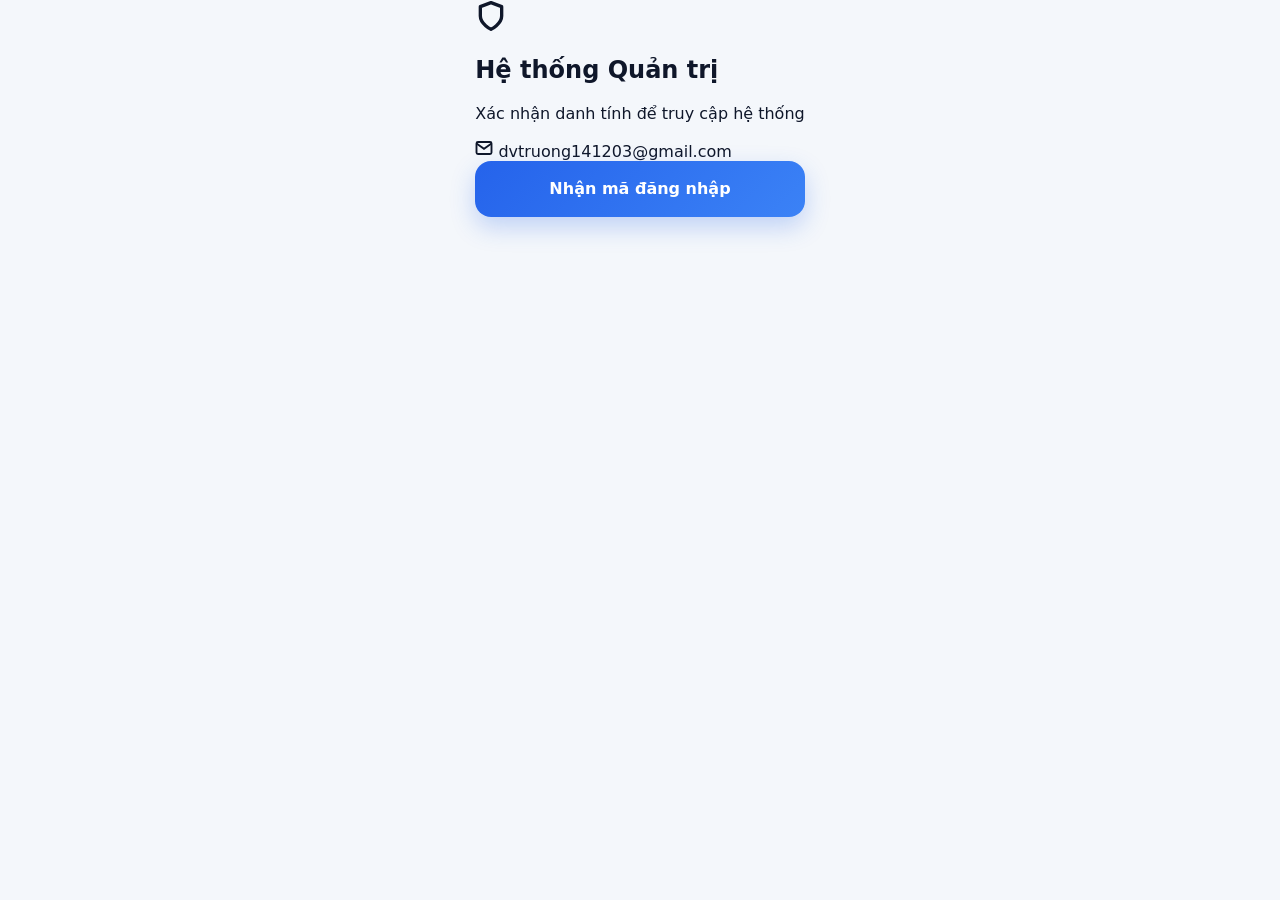
==== commit 9ed21f87: "Update index.html" ====
--- a/index.html
+++ b/index.html
@@ -11,6 +11,8 @@
   <!-- TAB 1: GIAO DỊCH -->
   <div id="tab-transactions" class="tab-view active">
     <div class="container">
+      
+      <!-- Khối Search + Filter -->
       <div class="header-card">
         <div class="top-row">
           <div class="search-bar">
@@ -18,7 +20,7 @@
             <input type="text" id="searchInput" placeholder="Tìm mã giao dịch..." oninput="onSearchInput()">
           </div>
           <button class="add-btn" onclick="openAddModal()">
-            <svg viewBox="0 0 24 24" width="22" height="22" fill="none" stroke="currentColor" stroke-width="2.5" stroke-linecap="round" stroke-linejoin="round"><line x1="12" y1="5" x2="12" y2="19"></line><line x1="5" y1="12" x2="19" y2="12"></line></svg>
+            <svg viewBox="0 0 24 24" fill="none"><path d="M12 5V19M5 12H19"></path></svg>
           </button>
         </div>
 
@@ -38,7 +40,7 @@
         <button class="page-btn" id="prevBtn" onclick="changePage(-1)">
           <svg viewBox="0 0 24 24" width="18" height="18" stroke="currentColor" stroke-width="2.5" fill="none"><polyline points="15 18 9 12 15 6"></polyline></svg>
         </button>
-        <span class="page-info" id="pageInfo">1 / 1</span>
+        <span class="page-info" id="pageInfo">1 / 15</span>
         <button class="page-btn" id="nextBtn" onclick="changePage(1)">
           <svg viewBox="0 0 24 24" width="18" height="18" stroke="currentColor" stroke-width="2.5" fill="none"><polyline points="9 18 15 12 9 6"></polyline></svg>
         </button>
@@ -46,17 +48,27 @@
     </div>
   </div>
 
-  <!-- TAB 2: NGÂN HÀNG (DẠNG THẺ MỚI) -->
+  <!-- TAB 2: NGÂN HÀNG (GIAO DIỆN BẢNG SANG TRỌNG) -->
   <div id="tab-banks" class="tab-view">
     <div class="container" style="padding-top: max(16px, env(safe-area-inset-top));">
       <h2 class="page-title">Ngân hàng</h2>
       
-      <!-- Danh sách thẻ ngân hàng -->
-      <div id="bankCardList">
-        <div style="text-align: center; color: var(--text-muted); padding: 40px;">Đang tải dữ liệu...</div>
+      <div class="bank-table-card">
+        <table class="bank-table">
+          <thead>
+            <tr>
+              <th>Ngân hàng</th>
+              <th>Tài khoản</th>
+              <th>Trạng thái</th>
+            </tr>
+          </thead>
+          <tbody id="bankTableBody">
+            <tr><td colspan="3" style="text-align:center; color:var(--text-muted); padding: 20px;">Đang tải dữ liệu...</td></tr>
+          </tbody>
+        </table>
       </div>
       
-      <button class="btn-primary" onclick="openBankForm()" style="margin-top: 8px;">+ Thêm tài khoản mới</button>
+      <button class="btn-primary" onclick="openBankForm()">+ Thêm tài khoản mới</button>
     </div>
   </div>
 
@@ -123,7 +135,7 @@
         <button class="btn-primary" style="display: none; margin-top: 20px;" id="btnGoToPayment" onclick="openPaymentView()">Thanh toán ngay</button>
       </div>
 
-      <!-- FORM THÊM NGÂN HÀNG -->
+      <!-- FORM THÊM MỚI NGÂN HÀNG -->
       <div class="receipt-view" id="view-bank-form" style="padding: 32px 24px;">
         <h3 class="add-title" style="margin-bottom: 24px;">Thêm Ngân Hàng</h3>
         
@@ -143,17 +155,19 @@
 
         <div class="form-group">
           <label class="form-label">Số tài khoản</label>
-          <input type="text" class="form-input" id="bankAccInput" placeholder="Ví dụ: 0123456789" inputmode="numeric">
+          <!-- ÉP FORMAT TEXT, KHÔNG DÙNG TYPE NUMBER TRÁNH LỖI IOS -->
+          <input type="text" class="form-input" id="bankAccInput" placeholder="Ví dụ: 0123456789" autocomplete="off">
         </div>
 
         <div class="form-group">
           <label class="form-label">Chủ tài khoản</label>
-          <input type="text" class="form-input uppercase" id="bankOwnerInput" placeholder="DINH VIET TRUONG" oninput="formatOwnerName(this)">
+          <input type="text" class="form-input uppercase" id="bankOwnerInput" placeholder="DINH VIET TRUONG" oninput="formatOwnerName(this)" autocomplete="off">
         </div>
 
-        <button class="btn-primary" id="btnSaveBank" onclick="saveBankConfig()">Lưu ngân hàng</button>
+        <button class="btn-primary" id="btnSaveBank" onclick="saveBankConfig()">Lưu cấu hình</button>
         <div class="loader" id="loaderSaveBank" style="margin-top:12px;"></div>
       </div>
+
     </div>
   </div>
 
--- a/style.css
+++ b/style.css
@@ -1,5 +1,5 @@
 :root {
-  --bg-base: #f0f4f8; 
+  --bg-base: #f4f7fb; 
   --card-bg: #ffffff; 
   --text-main: #0f172a; 
   --text-muted: #64748b;
@@ -11,79 +11,55 @@
   --status-failed: #e11d48; 
 }
 
+/* CROSS BROWSER RESETS */
 * { box-sizing: border-box; -webkit-tap-highlight-color: transparent; }
+input, button, select, textarea { font-family: inherit; -webkit-appearance: none; -moz-appearance: none; appearance: none; }
 
 body {
   font-family: system-ui, -apple-system, BlinkMacSystemFont, "Segoe UI", Roboto, Helvetica, Arial, sans-serif;
-  background-color: var(--bg-base);
-  color: var(--text-main); margin: 0; padding: 0;
-  display: flex; flex-direction: column; align-items: center; min-height: 100vh; 
-  min-height: 100dvh;
-  padding-bottom: calc(90px + env(safe-area-inset-bottom)); 
-  -webkit-font-smoothing: antialiased;
-  -webkit-text-size-adjust: 100%;
+  background-color: var(--bg-base); color: var(--text-main); margin: 0; padding: 0;
+  display: flex; flex-direction: column; align-items: center; min-height: 100vh; min-height: 100dvh; 
+  padding-bottom: calc(90px + env(safe-area-inset-bottom)); -webkit-font-smoothing: antialiased;
 }
-
 .container { width: 100%; max-width: 480px; position: relative; padding: 0 16px; }
 
-/* QUẢN LÝ TAB VIEW */
-.tab-view { display: none; width: 100%; animation: fadeIn 0.3s ease; }
+.tab-view { display: none; width: 100%; -webkit-animation: fadeIn 0.3s ease; animation: fadeIn 0.3s ease; }
 .tab-view.active { display: block; }
+@-webkit-keyframes fadeIn { from { opacity: 0; -webkit-transform: translateY(6px); } to { opacity: 1; -webkit-transform: translateY(0); } }
 @keyframes fadeIn { from { opacity: 0; transform: translateY(6px); } to { opacity: 1; transform: translateY(0); } }
 
-/* HEADER KHỐI TÌM KIẾM & BỘ LỌC */
+/* ========================================= */
+/* KHỐI TÌM KIẾM & BỘ LỌC (TRANSACTIONS)     */
+/* ========================================= */
 .header-card {
-  position: sticky; top: max(16px, env(safe-area-inset-top)); z-index: 100;
-  background: rgba(255, 255, 255, 0.95); 
-  backdrop-filter: blur(20px); -webkit-backdrop-filter: blur(20px);
+  position: -webkit-sticky; position: sticky; top: max(16px, env(safe-area-inset-top)); z-index: 100;
+  background: rgba(255, 255, 255, 0.95); -webkit-backdrop-filter: blur(20px); backdrop-filter: blur(20px);
   border-radius: 28px; padding: 20px 16px; margin-top: max(16px, env(safe-area-inset-top)); margin-bottom: 24px;
   display: flex; flex-direction: column; gap: 16px; width: 100%;
-  box-shadow: 0 10px 40px -10px rgba(0,0,0,0.08); border: 1px solid rgba(0,0,0,0.02);
+  -webkit-box-shadow: 0 10px 40px -10px rgba(0,0,0,0.08); box-shadow: 0 10px 40px -10px rgba(0,0,0,0.08); border: 1px solid rgba(0,0,0,0.02);
 }
 .top-row { display: flex; align-items: center; gap: 12px; width: 100%; }
-.search-bar { 
-  flex: 1; display: flex; align-items: center; background: #f8fafc; border-radius: 18px; 
-  padding: 0 16px; height: 54px; border: 1px solid rgba(0,0,0,0.04); transition: 0.3s ease; 
-}
-.search-bar:focus-within { background: #ffffff; border-color: var(--brand-primary); box-shadow: 0 0 0 4px rgba(37, 99, 235, 0.1); }
+.search-bar { flex: 1; display: flex; align-items: center; background: #f8fafc; border-radius: 18px; padding: 0 16px; height: 54px; border: 1px solid rgba(0,0,0,0.04); transition: 0.3s ease; }
+.search-bar:focus-within { background: #ffffff; border-color: var(--brand-primary); -webkit-box-shadow: 0 0 0 4px rgba(37, 99, 235, 0.1); box-shadow: 0 0 0 4px rgba(37, 99, 235, 0.1); }
 .search-bar svg { width: 20px; height: 20px; color: #94a3b8; flex-shrink: 0;}
-.search-bar input { flex: 1; min-width: 0; background: transparent; border: none; color: var(--text-main); outline: none; font-family: inherit; margin-left: 12px; font-size: 15px; font-weight: 500; }
-.search-bar input::placeholder { color: #94a3b8; font-weight: 400;}
+.search-bar input { flex: 1; min-width: 0; background: transparent; border: none; color: var(--text-main); outline: none; margin-left: 12px; font-size: 15px; font-weight: 500; }
 
-.add-btn { 
-  flex-shrink: 0; width: 54px; height: 54px; border-radius: 18px; 
-  background: var(--brand-gradient); color: white; border: none; 
-  display: flex; align-items: center; justify-content: center; cursor: pointer; 
-  box-shadow: 0 8px 20px var(--brand-glow); transition: 0.2s; 
-}
-.add-btn:active { transform: scale(0.9) translateY(2px); }
+.add-btn { flex-shrink: 0; width: 54px; height: 54px; border-radius: 18px; background: var(--brand-gradient); color: white; border: none; display: flex; align-items: center; justify-content: center; cursor: pointer; -webkit-box-shadow: 0 8px 20px var(--brand-glow); box-shadow: 0 8px 20px var(--brand-glow); transition: 0.2s; }
+.add-btn:active { -webkit-transform: scale(0.9); transform: scale(0.9); }
 
-.filter-wrapper { 
-  display: flex; overflow-x: auto; gap: 10px; 
-  scrollbar-width: none; -ms-overflow-style: none; padding-bottom: 4px; 
-}
+.filter-wrapper { display: flex; overflow-x: auto; gap: 10px; scrollbar-width: none; padding-bottom: 4px; }
 .filter-wrapper::-webkit-scrollbar { display: none; }
-.filter-btn { 
-  padding: 10px 20px; border-radius: 20px; border: 1px solid #e2e8f0; 
-  background: transparent; color: var(--text-muted); font-size: 13px; font-weight: 600; 
-  cursor: pointer; white-space: nowrap; transition: 0.3s; 
-}
-.filter-btn.active { background: #0f172a; color: #ffffff; border-color: #0f172a; box-shadow: 0 6px 16px rgba(15, 23, 42, 0.2); }
+.filter-btn { padding: 10px 20px; border-radius: 20px; border: 1px solid #e2e8f0; background: transparent; color: var(--text-muted); font-size: 13px; font-weight: 600; cursor: pointer; white-space: nowrap; transition: 0.3s; }
+.filter-btn.active { background: #0f172a; color: #ffffff; border-color: #0f172a; -webkit-box-shadow: 0 6px 16px rgba(15, 23, 42, 0.2); box-shadow: 0 6px 16px rgba(15, 23, 42, 0.2); }
 
-/* DANH SÁCH GIAO DỊCH */
 .list-container { padding-top: 4px; }
-.card { 
-  background: var(--card-bg); border-radius: 24px; padding: 20px; margin-bottom: 16px; 
-  cursor: pointer; display: flex; justify-content: space-between; align-items: center;
-  box-shadow: 0 8px 30px rgba(0, 0, 0, 0.04); border: 1px solid rgba(0,0,0,0.02); transition: 0.2s;
-}
-.card:active { transform: scale(0.97); }
+.card { background: var(--card-bg); border-radius: 24px; padding: 20px; margin-bottom: 16px; cursor: pointer; display: flex; justify-content: space-between; align-items: center; -webkit-box-shadow: 0 8px 30px rgba(0, 0, 0, 0.04); box-shadow: 0 8px 30px rgba(0, 0, 0, 0.04); border: 1px solid rgba(0,0,0,0.02); transition: 0.2s; }
+.card:active { -webkit-transform: scale(0.97); transform: scale(0.97); }
 .card-left { display: flex; flex-direction: column; gap: 6px; }
-.card-id { font-family: monospace; font-size: 16px; font-weight: 800; color: var(--text-main); }
+.card-id { font-family: 'Courier New', Courier, monospace; font-size: 16px; font-weight: 800; color: var(--text-main); }
 .card-time { font-size: 13px; color: #94a3b8; font-weight: 500;}
 .card-right { display: flex; flex-direction: column; align-items: flex-end; gap: 6px; }
 .card-amount { font-weight: 800; font-size: 18px; color: var(--text-main); }
-
 .status-text { font-size: 13px; font-weight: 700; }
 .status-text.pending { color: var(--status-pending); }
 .status-text.success { color: var(--status-success); }
@@ -91,50 +67,48 @@
 
 .pagination { display: flex; justify-content: center; align-items: center; gap: 16px; margin: 24px 0; }
 .page-btn { background: #ffffff; border: 1px solid #e2e8f0; border-radius: 16px; width: 46px; height: 46px; display: flex; justify-content: center; align-items: center; cursor: pointer; color: var(--text-main); transition: 0.2s;}
-.page-btn:active { background: #f8fafc; }
 .page-info { font-size: 15px; font-weight: 700; color: var(--text-main); background: #ffffff; border: 1px solid #e2e8f0; padding: 12px 24px; border-radius: 16px;}
 
 /* ========================================= */
-/* GIAO DIỆN NGÂN HÀNG DẠNG THẺ (CARD UI)    */
+/* TAB NGÂN HÀNG (BẢNG TRẮNG, BO GÓC MỊN)    */
 /* ========================================= */
 .page-title { font-size: 1.8rem; font-weight: 800; color: var(--text-main); margin: 24px 0 20px 0; text-align: center;}
+.bank-table-card { 
+  width: 100%; background: #ffffff; border-radius: 20px; border: 1px solid rgba(0,0,0,0.03); 
+  overflow: hidden; margin-bottom: 24px; -webkit-box-shadow: 0 12px 24px -10px rgba(0,0,0,0.08); box-shadow: 0 12px 24px -10px rgba(0,0,0,0.08);
+}
+.bank-table { width: 100%; border-collapse: collapse; text-align: left; }
+.bank-table th { background: #f8fafc; padding: 16px 10px; font-size: 13px; color: var(--text-muted); font-weight: 700; border-bottom: 1px solid #e2e8f0; text-align: center;}
+.bank-table td { padding: 16px 10px; font-size: 14px; font-weight: 600; color: var(--text-main); border-bottom: 1px solid #f1f5f9; vertical-align: middle; text-align: center;}
+.bank-table tr:last-child td { border-bottom: none; }
+.bank-logo-mini { width: 32px; height: 32px; border-radius: 8px; object-fit: contain; border: 1px solid #f1f5f9; background: #fff;}
+.bank-acc-text { font-family: monospace; font-size: 14px; letter-spacing: 0.5px;}
 
-.bank-card-item {
-  background: #ffffff; border-radius: 24px; padding: 20px; margin-bottom: 16px;
-  box-shadow: 0 10px 30px rgba(0,0,0,0.04); border: 1px solid rgba(0,0,0,0.03);
-  display: flex; align-items: center; justify-content: space-between; gap: 12px;
-}
-.bank-card-left { display: flex; align-items: center; gap: 16px; min-width: 0; flex: 1; }
-.bank-logo-img { width: 48px; height: 48px; border-radius: 12px; object-fit: contain; border: 1px solid #f1f5f9; background: #fff; flex-shrink: 0;}
-.bank-info-group { display: flex; flex-direction: column; gap: 4px; min-width: 0; }
-.bank-name-text { font-size: 16px; font-weight: 800; color: var(--text-main); }
-.bank-acc-formatted { font-family: monospace; font-size: 15px; font-weight: 700; color: var(--brand-primary); letter-spacing: 0.5px;}
-.bank-owner-text { font-size: 12px; font-weight: 600; color: var(--text-muted); text-transform: uppercase; }
-
-.bank-card-right { display: flex; flex-direction: column; align-items: flex-end; gap: 8px; flex-shrink: 0; }
-.bank-badge { font-size: 11px; padding: 6px 12px; border-radius: 10px; font-weight: 700; cursor: pointer; border: none; font-family: inherit;}
+.bank-badge { font-size: 11px; padding: 6px 12px; border-radius: 8px; font-weight: 700; cursor: pointer; display: inline-block; white-space: nowrap;}
 .bank-badge.active { background: #d1fae5; color: #047857; }
 .bank-badge.inactive { background: #f1f5f9; color: var(--text-muted); }
 
-/* THANH ĐIỀU HƯỚNG DƯỚI CÙNG */
+/* ========================================= */
+/* THANH ĐIỀU HƯỚNG DƯỚI CÙNG                */
+/* ========================================= */
 .bottom-nav {
   position: fixed; bottom: 0; left: 0; right: 0; background: rgba(255, 255, 255, 0.95);
-  backdrop-filter: blur(20px); -webkit-backdrop-filter: blur(20px); border-top: 1px solid rgba(0,0,0,0.05);
+  -webkit-backdrop-filter: blur(20px); backdrop-filter: blur(20px); border-top: 1px solid rgba(0,0,0,0.05);
   display: flex; justify-content: space-evenly; align-items: center;
   padding: 12px 16px calc(12px + env(safe-area-inset-bottom)); z-index: 900;
 }
 .nav-item { display: flex; flex-direction: column; align-items: center; gap: 6px; color: #94a3b8; cursor: pointer; transition: 0.3s; width: 80px; }
 .nav-item.active { color: #0f172a; }
-.nav-item svg { width: 24px; height: 24px; stroke: currentColor; stroke-width: 2; fill: none; stroke-linecap: round; stroke-linejoin: round; transition: 0.3s; }
-.nav-item.active svg { transform: scale(1.15); stroke-width: 2.5; }
+.nav-item svg { width: 26px; height: 26px; stroke: currentColor; stroke-width: 2; fill: none; stroke-linecap: round; stroke-linejoin: round; transition: 0.3s; }
+.nav-item.active svg { -webkit-transform: scale(1.1); transform: scale(1.1); stroke-width: 2.5; }
 .nav-item span { font-size: 12px; font-weight: 700; }
 
-/* MODAL, FORM VÀ BILL */
-.modal-overlay { position: fixed; top: 0; left: 0; right: 0; bottom: 0; background: rgba(15, 23, 42, 0.5); backdrop-filter: blur(8px); display: none; align-items: center; justify-content: center; z-index: 1000; padding: 16px; opacity: 0; transition: opacity 0.3s; }
+/* MODAL, FORM VÀ NÚT CHUNG */
+.modal-overlay { position: fixed; top: 0; left: 0; right: 0; bottom: 0; background: rgba(15, 23, 42, 0.5); -webkit-backdrop-filter: blur(8px); backdrop-filter: blur(8px); display: none; align-items: center; justify-content: center; z-index: 1000; padding: 16px; opacity: 0; transition: opacity 0.3s; }
 .modal-overlay.active { display: flex; opacity: 1; }
-.modal-overlay.active .modal-content { transform: translateY(0) scale(1); opacity: 1;}
-.modal-content { background: #ffffff; border-radius: 32px; width: 100%; max-width: 400px; position: relative; transform: translateY(30px) scale(0.95); opacity: 0; transition: all 0.4s; max-height: calc(100vh - 32px); max-height: calc(100dvh - 32px); overflow-y: auto; box-shadow: 0 25px 50px -12px rgba(0, 0, 0, 0.25); }
-.close-btn { position: absolute; top: 16px; right: 16px; z-index: 10; background: #f3f4f6; border: none; border-radius: 50%; width: 36px; height: 36px; color: var(--text-muted); cursor: pointer; display: flex; align-items: center; justify-content: center; }
+.modal-overlay.active .modal-content { -webkit-transform: translateY(0) scale(1); transform: translateY(0) scale(1); opacity: 1;}
+.modal-content { background: #ffffff; border-radius: 32px; width: 100%; max-width: 400px; position: relative; -webkit-transform: translateY(30px) scale(0.95); transform: translateY(30px) scale(0.95); opacity: 0; transition: all 0.4s; max-height: calc(100dvh - 32px); overflow-y: auto; -webkit-box-shadow: 0 25px 50px -12px rgba(0, 0, 0, 0.25); box-shadow: 0 25px 50px -12px rgba(0, 0, 0, 0.25); }
+.close-btn { position: absolute; top: 16px; right: 16px; z-index: 10; background: #f1f5f9; border: none; border-radius: 50%; width: 36px; height: 36px; color: var(--text-muted); cursor: pointer; display: flex; align-items: center; justify-content: center; }
 
 .add-view, .receipt-view { padding: 48px 24px 32px; flex-direction: column; display: none; }
 .add-view.active, .receipt-view.active { display: flex; }
@@ -146,10 +120,9 @@
 .step-btn { flex: 0 0 56px; height: 56px; background: transparent; color: var(--text-muted); border: none; font-size: 1.6rem; cursor: pointer;}
 .input-group input[type="text"] { flex: 1; min-width: 0; border: none; background: transparent; color: var(--text-main); font-size: 30px; text-align: center; outline: none; font-weight: 800; font-family: monospace; }
 
-button.btn-primary { width: 100%; padding: 18px; background: var(--brand-gradient); color: #ffffff; border: none; border-radius: 20px; font-size: 16px; font-weight: 700; cursor: pointer; min-height: 56px; box-shadow: 0 10px 25px var(--brand-glow); transition: 0.2s;}
-button.btn-primary:active { transform: scale(0.96); }
+button.btn-primary { width: 100%; padding: 18px; background: var(--brand-gradient); color: #ffffff; border: none; border-radius: 20px; font-size: 16px; font-weight: 700; cursor: pointer; min-height: 56px; -webkit-box-shadow: 0 10px 25px var(--brand-glow); box-shadow: 0 10px 25px var(--brand-glow); transition: 0.2s;}
+button.btn-primary:active { -webkit-transform: scale(0.96); transform: scale(0.96); }
 
-/* FORM CHỌN NGÂN HÀNG */
 .form-group { margin-bottom: 18px; text-align: left; position: relative; }
 .form-label { display: block; font-size: 13px; font-weight: 700; color: var(--text-muted); margin-bottom: 8px; }
 .form-input { width: 100%; background: #f8fafc; border: 2px solid rgba(0,0,0,0.04); border-radius: 16px; padding: 16px; font-size: 15px; font-weight: 700; outline: none; color: var(--text-main); transition: 0.3s; }
@@ -158,14 +131,13 @@
 .bank-select-box { width: 100%; background: #f8fafc; border: 2px solid rgba(0,0,0,0.04); border-radius: 16px; padding: 12px 16px; display: flex; align-items: center; justify-content: space-between; cursor: pointer; }
 .bank-select-left { display: flex; align-items: center; gap: 10px; font-weight: 700; font-size: 14px; color: var(--text-main); }
 .bank-select-left img { width: 30px; height: 30px; border-radius: 6px; display: none; object-fit: contain;}
-.bank-dropdown-list { position: absolute; top: calc(100% + 4px); left: 0; right: 0; background: #ffffff; border: 1px solid #e2e8f0; border-radius: 16px; max-height: 240px; overflow-y: auto; z-index: 1000; display: none; box-shadow: 0 12px 30px rgba(0,0,0,0.12); padding: 6px; }
+.bank-dropdown-list { position: absolute; top: calc(100% + 4px); left: 0; right: 0; background: #ffffff; border: 1px solid #e2e8f0; border-radius: 16px; max-height: 240px; overflow-y: auto; z-index: 1000; display: none; -webkit-box-shadow: 0 12px 30px rgba(0,0,0,0.12); box-shadow: 0 12px 30px rgba(0,0,0,0.12); padding: 6px; }
 .bank-dropdown-list.show { display: block; }
 .bank-item { display: flex; align-items: center; padding: 10px; border-radius: 10px; cursor: pointer; }
 .bank-item:hover { background: #f1f5f9; }
 .bank-item img { width: 32px; height: 32px; object-fit: contain; margin-right: 10px; }
 
-/* HÓA ĐƠN */
-.receipt-card { width: 100%; background: #ffffff; border: 1px solid rgba(0,0,0,0.03); border-radius: 24px; padding: 24px; box-shadow: 0 12px 36px rgba(0,0,0,0.06); }
+.receipt-card { width: 100%; background: #ffffff; border: 1px solid rgba(0,0,0,0.03); border-radius: 24px; padding: 24px; -webkit-box-shadow: 0 12px 36px rgba(0,0,0,0.06); box-shadow: 0 12px 36px rgba(0,0,0,0.06); }
 .receipt-header { text-align: center; border-bottom: 1px dashed #e2e8f0; padding-bottom: 16px; margin-bottom: 16px;}
 .receipt-title { font-size: 16px; font-weight: 800; color: var(--text-main); text-transform: uppercase; }
 .detail-row { display: flex; justify-content: space-between; align-items: center; padding-bottom: 14px; margin-bottom: 14px; border-bottom: 1px solid #f1f5f9; font-size: 14px;}
@@ -177,7 +149,8 @@
 .status-text-only.success { color: var(--status-success); }
 .status-text-only.failed { color: var(--status-failed); }
 
-.toast { position: fixed; bottom: 90px; left: 50%; transform: translateX(-50%) translateY(20px); background: #111827; color: #ffffff; padding: 14px 28px; border-radius: 30px; font-weight: 600; font-size: 14px; box-shadow: 0 12px 36px rgba(17, 24, 39, 0.4); opacity: 0; transition: all 0.4s; z-index: 2000; pointer-events: none;}
-.toast.show { opacity: 1; transform: translateX(-50%) translateY(0); }
-.loader { border: 3px solid rgba(255,255,255,0.2); border-top: 3px solid #ffffff; border-radius: 50%; width: 22px; height: 22px; animation: spin 1s linear infinite; display: none; margin: 0 auto; }
-@keyframes spin { 100% { transform: rotate(360deg); } }
+.toast { position: fixed; bottom: 90px; left: 50%; -webkit-transform: translateX(-50%) translateY(20px); transform: translateX(-50%) translateY(20px); background: #111827; color: #ffffff; padding: 14px 28px; border-radius: 30px; font-weight: 600; font-size: 14px; -webkit-box-shadow: 0 12px 36px rgba(17, 24, 39, 0.4); box-shadow: 0 12px 36px rgba(17, 24, 39, 0.4); opacity: 0; transition: all 0.4s; z-index: 2000; pointer-events: none;}
+.toast.show { opacity: 1; -webkit-transform: translateX(-50%) translateY(0); transform: translateX(-50%) translateY(0); }
+.loader { border: 3px solid rgba(255,255,255,0.2); border-top: 3px solid #ffffff; border-radius: 50%; width: 22px; height: 22px; -webkit-animation: spin 1s linear infinite; animation: spin 1s linear infinite; display: none; margin: 0 auto; }
+@-webkit-keyframes spin { 100% { -webkit-transform: rotate(360deg); transform: rotate(360deg); } }
+@keyframes spin { 100% { -webkit-transform: rotate(360deg); transform: rotate(360deg); } }
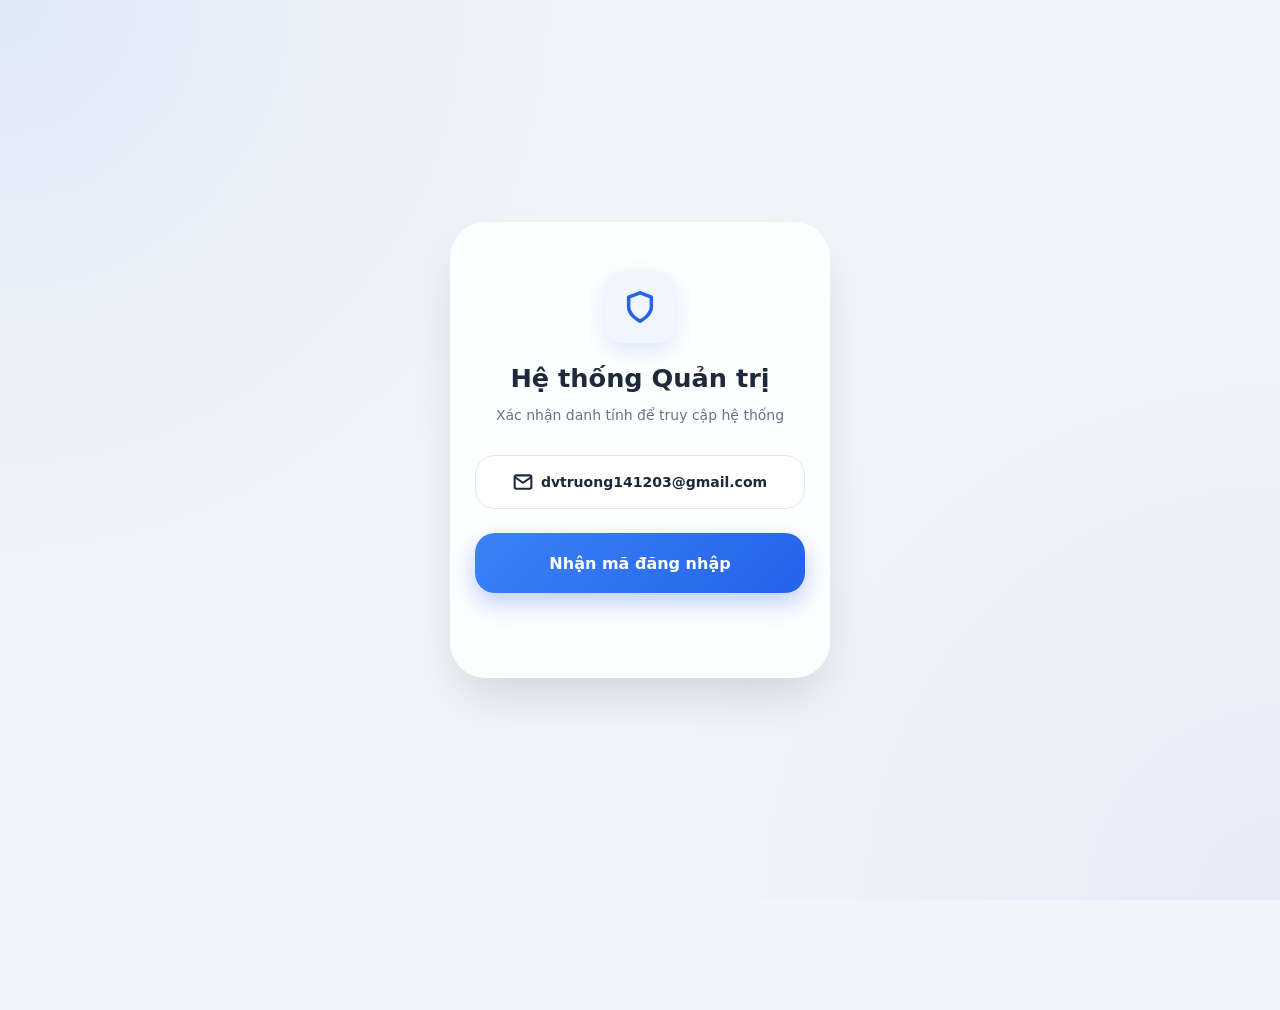
==== commit 5ef63584: "Update index.html" ====
--- a/index.html
+++ b/index.html
@@ -4,7 +4,7 @@
   <meta charset="UTF-8">
   <meta name="viewport" content="width=device-width, initial-scale=1.0, maximum-scale=1.0, user-scalable=0, viewport-fit=cover">
   <title>Quản lý Thanh toán</title>
-  <link rel="stylesheet" href="style.css">
+  <link rel="stylesheet" href="style.css?v=4">
 </head>
 <body>
 
@@ -12,15 +12,14 @@
   <div id="tab-transactions" class="tab-view active">
     <div class="container">
       
-      <!-- Khối Search + Filter -->
       <div class="header-card">
         <div class="top-row">
           <div class="search-bar">
-            <svg viewBox="0 0 24 24" fill="none" stroke="currentColor" stroke-width="2" stroke-linecap="round" stroke-linejoin="round"><circle cx="11" cy="11" r="8"></circle><line x1="21" y1="21" x2="16.65" y2="16.65"></line></svg>
+            <svg viewBox="0 0 24 24" fill="none" stroke="currentColor" stroke-width="2.5" stroke-linecap="round" stroke-linejoin="round"><circle cx="11" cy="11" r="8"></circle><line x1="21" y1="21" x2="16.65" y2="16.65"></line></svg>
             <input type="text" id="searchInput" placeholder="Tìm mã giao dịch..." oninput="onSearchInput()">
           </div>
           <button class="add-btn" onclick="openAddModal()">
-            <svg viewBox="0 0 24 24" fill="none"><path d="M12 5V19M5 12H19"></path></svg>
+            <svg viewBox="0 0 24 24" fill="none"><path d="M12 5V19M5 12H19" stroke-width="2.5" stroke-linecap="round" stroke-linejoin="round"></path></svg>
           </button>
         </div>
 
@@ -33,49 +32,36 @@
       </div>
 
       <div class="list-container" id="deckView">
-        <div style="text-align: center; color: var(--text-muted); padding: 40px; font-weight: 500; font-size: 14px;">Đang tải dữ liệu...</div>
+        <div style="text-align: center; color: var(--text-muted); padding: 40px; font-weight: 600; font-size: 15px;">Đang tải dữ liệu...</div>
       </div>
       
       <div class="pagination">
         <button class="page-btn" id="prevBtn" onclick="changePage(-1)">
-          <svg viewBox="0 0 24 24" width="18" height="18" stroke="currentColor" stroke-width="2.5" fill="none"><polyline points="15 18 9 12 15 6"></polyline></svg>
+          <svg viewBox="0 0 24 24" width="20" height="20" stroke="currentColor" stroke-width="3" fill="none"><polyline points="15 18 9 12 15 6"></polyline></svg>
         </button>
         <span class="page-info" id="pageInfo">1 / 15</span>
         <button class="page-btn" id="nextBtn" onclick="changePage(1)">
-          <svg viewBox="0 0 24 24" width="18" height="18" stroke="currentColor" stroke-width="2.5" fill="none"><polyline points="9 18 15 12 9 6"></polyline></svg>
+          <svg viewBox="0 0 24 24" width="20" height="20" stroke="currentColor" stroke-width="3" fill="none"><polyline points="9 18 15 12 9 6"></polyline></svg>
         </button>
       </div>
     </div>
   </div>
 
-  <!-- TAB 2: NGÂN HÀNG (GIAO DIỆN BẢNG SANG TRỌNG) -->
+  <!-- TAB 2: NGÂN HÀNG (DẠNG THẺ CAO CẤP) -->
   <div id="tab-banks" class="tab-view">
     <div class="container" style="padding-top: max(16px, env(safe-area-inset-top));">
-      <h2 class="page-title">Ngân hàng</h2>
-      
-      <div class="bank-table-card">
-        <table class="bank-table">
-          <thead>
-            <tr>
-              <th>Ngân hàng</th>
-              <th>Tài khoản</th>
-              <th>Trạng thái</th>
-            </tr>
-          </thead>
-          <tbody id="bankTableBody">
-            <tr><td colspan="3" style="text-align:center; color:var(--text-muted); padding: 20px;">Đang tải dữ liệu...</td></tr>
-          </tbody>
-        </table>
+      <h2 class="page-title">Tài khoản nhận tiền</h2>
+      <div id="bankCardsContainer">
+        <div style="text-align: center; color: var(--text-muted); padding: 40px; font-weight: 600;">Đang tải danh sách...</div>
       </div>
-      
-      <button class="btn-primary" onclick="openBankForm()">+ Thêm tài khoản mới</button>
+      <button class="btn-primary" onclick="openBankForm()" style="margin-top: 12px; background: #0f172a; box-shadow: 0 10px 25px rgba(15,23,42,0.2);">+ Thêm tài khoản mới</button>
     </div>
   </div>
 
-  <!-- THANH ĐIỀU HƯỚNG DƯỚI CÙNG -->
+  <!-- THANH ĐIỀU HƯỚNG NỔI BẬT -->
   <div class="bottom-nav">
     <div class="nav-item active" onclick="switchTab('transactions', this)">
-      <svg viewBox="0 0 24 24"><rect x="3" y="3" width="18" height="18" rx="4" ry="4"></rect><line x1="3" y1="9" x2="21" y2="9"></line><line x1="9" y1="21" x2="9" y2="9"></line></svg>
+      <svg viewBox="0 0 24 24"><rect x="3" y="3" width="18" height="18" rx="5" ry="5"></rect><line x1="3" y1="9" x2="21" y2="9"></line><line x1="9" y1="21" x2="9" y2="9"></line></svg>
       <span>Giao dịch</span>
     </div>
     <div class="nav-item" onclick="switchTab('banks', this)">
@@ -84,14 +70,13 @@
     </div>
   </div>
 
-  <!-- MODAL -->
+  <!-- MODAL XỬ LÝ -->
   <div class="modal-overlay" id="mainModal">
     <div class="modal-content">
       <button class="close-btn" onclick="closeModal()">
-        <svg width="18" height="18" viewBox="0 0 24 24" fill="none" stroke="currentColor" stroke-width="2.5" stroke-linecap="round" stroke-linejoin="round"><line x1="18" y1="6" x2="6" y2="18"></line><line x1="6" y1="6" x2="18" y2="18"></line></svg>
+        <svg width="20" height="20" viewBox="0 0 24 24" fill="none" stroke="currentColor" stroke-width="2.5" stroke-linecap="round" stroke-linejoin="round"><line x1="18" y1="6" x2="6" y2="18"></line><line x1="6" y1="6" x2="18" y2="18"></line></svg>
       </button>
       
-      <!-- FORM TẠO GIAO DỊCH -->
       <div class="add-view" id="view-add">
         <h3 class="add-title">Tạo giao dịch</h3>
         <div class="add-sub">Nhập số tiền để tiếp tục</div>
@@ -102,10 +87,9 @@
         </div>
         <button class="btn-primary" id="submitBtn" onclick="submitForm()">Xác nhận</button>
         <div class="loader" id="loadingBtn"></div>
-        <div id="message" style="text-align:center; margin-top:14px; font-size:14px; font-weight:600;"></div>
+        <div id="message" style="text-align:center; margin-top:14px; font-size:14px; font-weight:700;"></div>
       </div>
 
-      <!-- HÓA ĐƠN CHI TIẾT -->
       <div class="receipt-view" id="view-receipt" style="padding: 24px 20px;">
         <div class="receipt-card">
           <div class="receipt-header">
@@ -113,7 +97,7 @@
           </div>
           <div class="detail-row">
             <span class="detail-label">Mã giao dịch</span>
-            <span class="detail-value mono" id="rc-id"></span>
+            <span class="detail-value mono" id="rc-id" style="font-family: monospace; font-size: 15px;"></span>
           </div>
           <div class="detail-row">
             <span class="detail-label">Thời gian tạo</span>
@@ -125,17 +109,16 @@
           </div>
           <div class="detail-row">
             <span class="detail-label">Số tiền</span>
-            <span class="detail-value mono" style="color: var(--brand-primary); font-size: 16px;" id="rc-amount-row"></span>
+            <span class="detail-value mono" style="color: var(--brand-primary); font-size: 18px; font-family: monospace;" id="rc-amount-row"></span>
           </div>
           <div class="detail-row" style="border-bottom: none; padding-bottom: 0;">
             <span class="detail-label">Trạng thái</span>
             <span class="status-text-only" id="rc-status-text"></span>
           </div>
         </div>
-        <button class="btn-primary" style="display: none; margin-top: 20px;" id="btnGoToPayment" onclick="openPaymentView()">Thanh toán ngay</button>
+        <button class="btn-primary" style="display: none; margin-top: 24px;" id="btnGoToPayment" onclick="openPaymentView()">Thanh toán ngay</button>
       </div>
 
-      <!-- FORM THÊM MỚI NGÂN HÀNG -->
       <div class="receipt-view" id="view-bank-form" style="padding: 32px 24px;">
         <h3 class="add-title" style="margin-bottom: 24px;">Thêm Ngân Hàng</h3>
         
@@ -144,9 +127,9 @@
           <div class="bank-select-box" onclick="toggleBankList()">
             <div class="bank-select-left">
               <img id="selectedBankLogo" src="">
-              <span id="selectedBankName">Chọn từ danh sách...</span>
+              <span id="selectedBankName">Nhấn để chọn...</span>
             </div>
-            <svg width="18" height="18" viewBox="0 0 24 24" fill="none" stroke="currentColor" stroke-width="2"><polyline points="6 9 12 15 18 9"></polyline></svg>
+            <svg width="20" height="20" viewBox="0 0 24 24" fill="none" stroke="currentColor" stroke-width="2.5"><polyline points="6 9 12 15 18 9"></polyline></svg>
           </div>
           <div class="bank-dropdown-list" id="bankDropdownList"></div>
           <input type="hidden" id="bankBinInput">
@@ -155,23 +138,21 @@
 
         <div class="form-group">
           <label class="form-label">Số tài khoản</label>
-          <!-- ÉP FORMAT TEXT, KHÔNG DÙNG TYPE NUMBER TRÁNH LỖI IOS -->
           <input type="text" class="form-input" id="bankAccInput" placeholder="Ví dụ: 0123456789" autocomplete="off">
         </div>
 
         <div class="form-group">
-          <label class="form-label">Chủ tài khoản</label>
+          <label class="form-label">Chủ tài khoản (Không dấu)</label>
           <input type="text" class="form-input uppercase" id="bankOwnerInput" placeholder="DINH VIET TRUONG" oninput="formatOwnerName(this)" autocomplete="off">
         </div>
 
         <button class="btn-primary" id="btnSaveBank" onclick="saveBankConfig()">Lưu cấu hình</button>
         <div class="loader" id="loaderSaveBank" style="margin-top:12px;"></div>
       </div>
-
     </div>
   </div>
 
   <div class="toast" id="toastMsg">Đã sao chép!</div>
-  <script src="script.js"></script>
+  <script src="script.js?v=4"></script>
 </body>
 </html>
--- a/style.css
+++ b/style.css
@@ -1,156 +1,221 @@
 :root {
-  --bg-base: #f4f7fb; 
-  --card-bg: #ffffff; 
-  --text-main: #0f172a; 
+  /* Bảng màu Soft UI & Glassmorphism */
+  --bg-base: #f1f5f9; 
+  --card-bg: rgba(255, 255, 255, 0.85); 
+  --text-main: #1e293b; 
   --text-muted: #64748b;
-  --brand-primary: #1d4ed8; 
-  --brand-gradient: linear-gradient(135deg, #2563eb 0%, #3b82f6 100%);
-  --brand-glow: rgba(37, 99, 235, 0.25);
-  --status-pending: #f59e0b; 
-  --status-success: #10b981; 
-  --status-failed: #e11d48; 
+  --brand-primary: #2563eb; 
+  --brand-gradient: linear-gradient(135deg, #3b82f6 0%, #2563eb 100%);
+  --brand-glow: rgba(37, 99, 235, 0.3);
+  
+  --status-pending-bg: #fef3c7; --status-pending-text: #b45309;
+  --status-success-bg: #d1fae5; --status-success-text: #047857;
+  --status-failed-bg: #ffe4e6; --status-failed-text: #be123c;
 }
 
 /* CROSS BROWSER RESETS */
 * { box-sizing: border-box; -webkit-tap-highlight-color: transparent; }
-input, button, select, textarea { font-family: inherit; -webkit-appearance: none; -moz-appearance: none; appearance: none; }
+input, button, select, textarea { font-family: inherit; -webkit-appearance: none; -moz-appearance: none; appearance: none; outline: none; }
 
 body {
   font-family: system-ui, -apple-system, BlinkMacSystemFont, "Segoe UI", Roboto, Helvetica, Arial, sans-serif;
   background-color: var(--bg-base); color: var(--text-main); margin: 0; padding: 0;
+  /* Nền Gradient mờ ảo phía sau */
+  background-image: 
+    radial-gradient(circle at 0% 0%, rgba(59, 130, 246, 0.1) 0%, transparent 40%), 
+    radial-gradient(circle at 100% 100%, rgba(139, 92, 246, 0.08) 0%, transparent 40%);
+  background-attachment: fixed;
   display: flex; flex-direction: column; align-items: center; min-height: 100vh; min-height: 100dvh; 
-  padding-bottom: calc(90px + env(safe-area-inset-bottom)); -webkit-font-smoothing: antialiased;
-}
+  padding-bottom: calc(110px + env(safe-area-inset-bottom)); -webkit-font-smoothing: antialiased;
+}
+
 .container { width: 100%; max-width: 480px; position: relative; padding: 0 16px; }
 
-.tab-view { display: none; width: 100%; -webkit-animation: fadeIn 0.3s ease; animation: fadeIn 0.3s ease; }
+/* ANIMATION CHUYỂN TAB */
+.tab-view { display: none; width: 100%; -webkit-animation: slideUp 0.4s cubic-bezier(0.16, 1, 0.3, 1); animation: slideUp 0.4s cubic-bezier(0.16, 1, 0.3, 1); }
 .tab-view.active { display: block; }
-@-webkit-keyframes fadeIn { from { opacity: 0; -webkit-transform: translateY(6px); } to { opacity: 1; -webkit-transform: translateY(0); } }
-@keyframes fadeIn { from { opacity: 0; transform: translateY(6px); } to { opacity: 1; transform: translateY(0); } }
-
-/* ========================================= */
-/* KHỐI TÌM KIẾM & BỘ LỌC (TRANSACTIONS)     */
+@-webkit-keyframes slideUp { from { opacity: 0; -webkit-transform: translateY(15px); } to { opacity: 1; -webkit-transform: translateY(0); } }
+@keyframes slideUp { from { opacity: 0; transform: translateY(15px); } to { opacity: 1; transform: translateY(0); } }
+
+/* ========================================= */
+/* KHỐI KÍNH MỜ (GLASSMORPHISM) HEADER       */
 /* ========================================= */
 .header-card {
   position: -webkit-sticky; position: sticky; top: max(16px, env(safe-area-inset-top)); z-index: 100;
-  background: rgba(255, 255, 255, 0.95); -webkit-backdrop-filter: blur(20px); backdrop-filter: blur(20px);
-  border-radius: 28px; padding: 20px 16px; margin-top: max(16px, env(safe-area-inset-top)); margin-bottom: 24px;
+  background: rgba(255, 255, 255, 0.75); -webkit-backdrop-filter: blur(24px); backdrop-filter: blur(24px);
+  border-radius: 32px; padding: 20px 16px; margin-top: max(16px, env(safe-area-inset-top)); margin-bottom: 24px;
   display: flex; flex-direction: column; gap: 16px; width: 100%;
-  -webkit-box-shadow: 0 10px 40px -10px rgba(0,0,0,0.08); box-shadow: 0 10px 40px -10px rgba(0,0,0,0.08); border: 1px solid rgba(0,0,0,0.02);
+  -webkit-box-shadow: 0 12px 40px -12px rgba(0,0,0,0.08); box-shadow: 0 12px 40px -12px rgba(0,0,0,0.08); 
+  border: 1px solid rgba(255, 255, 255, 0.6);
 }
 .top-row { display: flex; align-items: center; gap: 12px; width: 100%; }
-.search-bar { flex: 1; display: flex; align-items: center; background: #f8fafc; border-radius: 18px; padding: 0 16px; height: 54px; border: 1px solid rgba(0,0,0,0.04); transition: 0.3s ease; }
+.search-bar { 
+  flex: 1; display: flex; align-items: center; background: rgba(255, 255, 255, 0.6); 
+  border-radius: 20px; padding: 0 16px; height: 56px; border: 1px solid rgba(0,0,0,0.04); transition: 0.3s ease; 
+}
 .search-bar:focus-within { background: #ffffff; border-color: var(--brand-primary); -webkit-box-shadow: 0 0 0 4px rgba(37, 99, 235, 0.1); box-shadow: 0 0 0 4px rgba(37, 99, 235, 0.1); }
 .search-bar svg { width: 20px; height: 20px; color: #94a3b8; flex-shrink: 0;}
-.search-bar input { flex: 1; min-width: 0; background: transparent; border: none; color: var(--text-main); outline: none; margin-left: 12px; font-size: 15px; font-weight: 500; }
-
-.add-btn { flex-shrink: 0; width: 54px; height: 54px; border-radius: 18px; background: var(--brand-gradient); color: white; border: none; display: flex; align-items: center; justify-content: center; cursor: pointer; -webkit-box-shadow: 0 8px 20px var(--brand-glow); box-shadow: 0 8px 20px var(--brand-glow); transition: 0.2s; }
-.add-btn:active { -webkit-transform: scale(0.9); transform: scale(0.9); }
+.search-bar input { flex: 1; min-width: 0; background: transparent; border: none; color: var(--text-main); font-family: inherit; margin-left: 12px; font-size: 15px; font-weight: 500; }
+.search-bar input::placeholder { color: #94a3b8; font-weight: 400;}
+
+.add-btn { 
+  flex-shrink: 0; width: 56px; height: 56px; border-radius: 20px; 
+  background: var(--brand-gradient); color: white; border: none; 
+  display: flex; align-items: center; justify-content: center; cursor: pointer; 
+  -webkit-box-shadow: 0 10px 25px var(--brand-glow); box-shadow: 0 10px 25px var(--brand-glow); transition: 0.2s cubic-bezier(0.16, 1, 0.3, 1); 
+}
+.add-btn:active { -webkit-transform: scale(0.9) translateY(2px); transform: scale(0.9) translateY(2px); }
 
 .filter-wrapper { display: flex; overflow-x: auto; gap: 10px; scrollbar-width: none; padding-bottom: 4px; }
 .filter-wrapper::-webkit-scrollbar { display: none; }
-.filter-btn { padding: 10px 20px; border-radius: 20px; border: 1px solid #e2e8f0; background: transparent; color: var(--text-muted); font-size: 13px; font-weight: 600; cursor: pointer; white-space: nowrap; transition: 0.3s; }
-.filter-btn.active { background: #0f172a; color: #ffffff; border-color: #0f172a; -webkit-box-shadow: 0 6px 16px rgba(15, 23, 42, 0.2); box-shadow: 0 6px 16px rgba(15, 23, 42, 0.2); }
-
+.filter-btn { 
+  padding: 10px 20px; border-radius: 20px; border: 1px solid rgba(255,255,255,0.8); 
+  background: rgba(255, 255, 255, 0.5); color: var(--text-muted); font-size: 13px; font-weight: 700; 
+  cursor: pointer; white-space: nowrap; transition: 0.3s; 
+}
+.filter-btn.active { background: #1e293b; color: #ffffff; border-color: #1e293b; -webkit-box-shadow: 0 8px 20px rgba(30, 41, 59, 0.2); box-shadow: 0 8px 20px rgba(30, 41, 59, 0.2); }
+
+/* ========================================= */
+/* DANH SÁCH GIAO DỊCH (THẺ NỔI MỀM)         */
+/* ========================================= */
 .list-container { padding-top: 4px; }
-.card { background: var(--card-bg); border-radius: 24px; padding: 20px; margin-bottom: 16px; cursor: pointer; display: flex; justify-content: space-between; align-items: center; -webkit-box-shadow: 0 8px 30px rgba(0, 0, 0, 0.04); box-shadow: 0 8px 30px rgba(0, 0, 0, 0.04); border: 1px solid rgba(0,0,0,0.02); transition: 0.2s; }
-.card:active { -webkit-transform: scale(0.97); transform: scale(0.97); }
+.card { 
+  background: var(--card-bg); border-radius: 28px; padding: 22px; margin-bottom: 16px; 
+  cursor: pointer; display: flex; justify-content: space-between; align-items: center;
+  -webkit-box-shadow: 0 8px 24px rgba(149, 157, 165, 0.1); box-shadow: 0 8px 24px rgba(149, 157, 165, 0.1); 
+  border: 1px solid rgba(255,255,255,0.8); transition: 0.2s cubic-bezier(0.16, 1, 0.3, 1); 
+  -webkit-backdrop-filter: blur(10px); backdrop-filter: blur(10px);
+}
+.card:active { -webkit-transform: scale(0.97); transform: scale(0.97); background: #ffffff; }
 .card-left { display: flex; flex-direction: column; gap: 6px; }
-.card-id { font-family: 'Courier New', Courier, monospace; font-size: 16px; font-weight: 800; color: var(--text-main); }
-.card-time { font-size: 13px; color: #94a3b8; font-weight: 500;}
-.card-right { display: flex; flex-direction: column; align-items: flex-end; gap: 6px; }
-.card-amount { font-weight: 800; font-size: 18px; color: var(--text-main); }
-.status-text { font-size: 13px; font-weight: 700; }
-.status-text.pending { color: var(--status-pending); }
-.status-text.success { color: var(--status-success); }
-.status-text.failed { color: var(--status-failed); }
+.card-id { font-family: monospace; font-size: 16px; font-weight: 800; color: var(--text-main); letter-spacing: 0.5px;}
+.card-time { font-size: 12px; color: #94a3b8; font-weight: 600;}
+.card-right { display: flex; flex-direction: column; align-items: flex-end; gap: 10px; }
+.card-amount { font-weight: 800; font-size: 19px; color: var(--text-main); }
+
+/* HUY HIỆU TRẠNG THÁI CAO CẤP */
+.status-badge { font-size: 11px; font-weight: 800; padding: 6px 12px; border-radius: 12px; text-transform: uppercase; letter-spacing: 0.5px; }
+.status-badge.pending { background: var(--status-pending-bg); color: var(--status-pending-text); }
+.status-badge.success { background: var(--status-success-bg); color: var(--status-success-text); }
+.status-badge.failed { background: var(--status-failed-bg); color: var(--status-failed-text); }
 
 .pagination { display: flex; justify-content: center; align-items: center; gap: 16px; margin: 24px 0; }
-.page-btn { background: #ffffff; border: 1px solid #e2e8f0; border-radius: 16px; width: 46px; height: 46px; display: flex; justify-content: center; align-items: center; cursor: pointer; color: var(--text-main); transition: 0.2s;}
-.page-info { font-size: 15px; font-weight: 700; color: var(--text-main); background: #ffffff; border: 1px solid #e2e8f0; padding: 12px 24px; border-radius: 16px;}
-
-/* ========================================= */
-/* TAB NGÂN HÀNG (BẢNG TRẮNG, BO GÓC MỊN)    */
+.page-btn { background: rgba(255, 255, 255, 0.8); border: 1px solid rgba(255, 255, 255, 0.5); border-radius: 18px; width: 50px; height: 50px; display: flex; justify-content: center; align-items: center; cursor: pointer; color: var(--text-main); transition: 0.2s; -webkit-box-shadow: 0 8px 24px rgba(149, 157, 165, 0.1); box-shadow: 0 8px 24px rgba(149, 157, 165, 0.1);}
+.page-btn:active { background: #ffffff; -webkit-transform: scale(0.9); transform: scale(0.9);}
+.page-info { font-size: 14px; font-weight: 800; color: var(--text-main); background: rgba(255, 255, 255, 0.8); border: 1px solid rgba(255, 255, 255, 0.5); padding: 14px 24px; border-radius: 18px; -webkit-box-shadow: 0 8px 24px rgba(149, 157, 165, 0.1); box-shadow: 0 8px 24px rgba(149, 157, 165, 0.1);}
+
+/* ========================================= */
+/* TAB NGÂN HÀNG (CARDS UI)                  */
 /* ========================================= */
 .page-title { font-size: 1.8rem; font-weight: 800; color: var(--text-main); margin: 24px 0 20px 0; text-align: center;}
-.bank-table-card { 
-  width: 100%; background: #ffffff; border-radius: 20px; border: 1px solid rgba(0,0,0,0.03); 
-  overflow: hidden; margin-bottom: 24px; -webkit-box-shadow: 0 12px 24px -10px rgba(0,0,0,0.08); box-shadow: 0 12px 24px -10px rgba(0,0,0,0.08);
-}
-.bank-table { width: 100%; border-collapse: collapse; text-align: left; }
-.bank-table th { background: #f8fafc; padding: 16px 10px; font-size: 13px; color: var(--text-muted); font-weight: 700; border-bottom: 1px solid #e2e8f0; text-align: center;}
-.bank-table td { padding: 16px 10px; font-size: 14px; font-weight: 600; color: var(--text-main); border-bottom: 1px solid #f1f5f9; vertical-align: middle; text-align: center;}
-.bank-table tr:last-child td { border-bottom: none; }
-.bank-logo-mini { width: 32px; height: 32px; border-radius: 8px; object-fit: contain; border: 1px solid #f1f5f9; background: #fff;}
-.bank-acc-text { font-family: monospace; font-size: 14px; letter-spacing: 0.5px;}
-
-.bank-badge { font-size: 11px; padding: 6px 12px; border-radius: 8px; font-weight: 700; cursor: pointer; display: inline-block; white-space: nowrap;}
-.bank-badge.active { background: #d1fae5; color: #047857; }
-.bank-badge.inactive { background: #f1f5f9; color: var(--text-muted); }
-
-/* ========================================= */
-/* THANH ĐIỀU HƯỚNG DƯỚI CÙNG                */
+.bank-card-item {
+  background: var(--card-bg); border-radius: 28px; padding: 20px; margin-bottom: 16px;
+  display: flex; align-items: center; justify-content: space-between;
+  -webkit-box-shadow: 0 8px 24px rgba(149, 157, 165, 0.1); box-shadow: 0 8px 24px rgba(149, 157, 165, 0.1); 
+  border: 1px solid rgba(255,255,255,0.8); transition: 0.2s; -webkit-backdrop-filter: blur(10px); backdrop-filter: blur(10px);
+}
+.bank-card-left { display: flex; align-items: center; gap: 16px; }
+.bank-logo-box {
+  width: 56px; height: 56px; border-radius: 18px; background: #ffffff; border: 1px solid #e2e8f0;
+  display: flex; align-items: center; justify-content: center; flex-shrink: 0; padding: 8px;
+}
+.bank-logo-box img { width: 100%; height: 100%; object-fit: contain; }
+.bank-info-box { display: flex; flex-direction: column; gap: 4px; }
+.bank-name-text { font-size: 15px; font-weight: 800; color: var(--text-main); }
+.bank-acc-text { font-family: monospace; font-size: 15px; font-weight: 700; color: var(--brand-primary); letter-spacing: 0.5px;}
+.bank-owner-text { font-size: 12px; color: var(--text-muted); font-weight: 700; text-transform: uppercase;}
+
+.bank-action-box { display: flex; flex-direction: column; align-items: flex-end; gap: 8px; }
+.bank-status-pill {
+  font-size: 11px; font-weight: 800; padding: 8px 14px; border-radius: 12px; cursor: pointer; transition: 0.2s; text-transform: uppercase; letter-spacing: 0.5px;
+}
+.bank-status-pill.active { background: var(--status-success-bg); color: var(--status-success-text); -webkit-box-shadow: 0 4px 12px rgba(16, 185, 129, 0.2); box-shadow: 0 4px 12px rgba(16, 185, 129, 0.2); }
+.bank-status-pill.inactive { background: #e2e8f0; color: var(--text-muted); }
+
+/* ========================================= */
+/* THANH ĐIỀU HƯỚNG DƯỚI CÙNG LƠ LỬNG        */
 /* ========================================= */
 .bottom-nav {
-  position: fixed; bottom: 0; left: 0; right: 0; background: rgba(255, 255, 255, 0.95);
-  -webkit-backdrop-filter: blur(20px); backdrop-filter: blur(20px); border-top: 1px solid rgba(0,0,0,0.05);
+  position: fixed; bottom: max(20px, env(safe-area-inset-bottom)); left: 20px; right: 20px; 
+  background: rgba(255, 255, 255, 0.85); -webkit-backdrop-filter: blur(24px); backdrop-filter: blur(24px); 
+  border: 1px solid rgba(255, 255, 255, 0.5); border-radius: 30px;
   display: flex; justify-content: space-evenly; align-items: center;
-  padding: 12px 16px calc(12px + env(safe-area-inset-bottom)); z-index: 900;
-}
-.nav-item { display: flex; flex-direction: column; align-items: center; gap: 6px; color: #94a3b8; cursor: pointer; transition: 0.3s; width: 80px; }
-.nav-item.active { color: #0f172a; }
-.nav-item svg { width: 26px; height: 26px; stroke: currentColor; stroke-width: 2; fill: none; stroke-linecap: round; stroke-linejoin: round; transition: 0.3s; }
-.nav-item.active svg { -webkit-transform: scale(1.1); transform: scale(1.1); stroke-width: 2.5; }
-.nav-item span { font-size: 12px; font-weight: 700; }
-
-/* MODAL, FORM VÀ NÚT CHUNG */
-.modal-overlay { position: fixed; top: 0; left: 0; right: 0; bottom: 0; background: rgba(15, 23, 42, 0.5); -webkit-backdrop-filter: blur(8px); backdrop-filter: blur(8px); display: none; align-items: center; justify-content: center; z-index: 1000; padding: 16px; opacity: 0; transition: opacity 0.3s; }
+  padding: 12px; z-index: 900;
+  -webkit-box-shadow: 0 20px 40px rgba(0,0,0,0.1); box-shadow: 0 20px 40px rgba(0,0,0,0.1);
+}
+.nav-item { display: flex; flex-direction: column; align-items: center; gap: 6px; color: #94a3b8; cursor: pointer; transition: 0.3s; width: 80px; padding: 8px; border-radius: 20px;}
+.nav-item.active { color: var(--brand-primary); background: rgba(37, 99, 235, 0.1); }
+.nav-item svg { width: 24px; height: 24px; stroke: currentColor; stroke-width: 2.2; fill: none; stroke-linecap: round; stroke-linejoin: round; transition: 0.3s; }
+.nav-item.active svg { -webkit-transform: scale(1.15); transform: scale(1.15); stroke-width: 2.5; }
+.nav-item span { font-size: 12px; font-weight: 800; }
+
+/* ========================================= */
+/* MODAL, FORM VÀ NÚT CHUNG                  */
+/* ========================================= */
+.modal-overlay { position: fixed; top: 0; left: 0; right: 0; bottom: 0; background: rgba(15, 23, 42, 0.6); -webkit-backdrop-filter: blur(8px); backdrop-filter: blur(8px); display: none; align-items: center; justify-content: center; z-index: 1000; padding: 16px; opacity: 0; transition: opacity 0.3s; }
 .modal-overlay.active { display: flex; opacity: 1; }
 .modal-overlay.active .modal-content { -webkit-transform: translateY(0) scale(1); transform: translateY(0) scale(1); opacity: 1;}
-.modal-content { background: #ffffff; border-radius: 32px; width: 100%; max-width: 400px; position: relative; -webkit-transform: translateY(30px) scale(0.95); transform: translateY(30px) scale(0.95); opacity: 0; transition: all 0.4s; max-height: calc(100dvh - 32px); overflow-y: auto; -webkit-box-shadow: 0 25px 50px -12px rgba(0, 0, 0, 0.25); box-shadow: 0 25px 50px -12px rgba(0, 0, 0, 0.25); }
-.close-btn { position: absolute; top: 16px; right: 16px; z-index: 10; background: #f1f5f9; border: none; border-radius: 50%; width: 36px; height: 36px; color: var(--text-muted); cursor: pointer; display: flex; align-items: center; justify-content: center; }
+.modal-content { background: rgba(255, 255, 255, 0.95); -webkit-backdrop-filter: blur(24px); backdrop-filter: blur(24px); border: 1px solid rgba(255, 255, 255, 0.5); border-radius: 36px; width: 100%; max-width: 420px; position: relative; -webkit-transform: translateY(40px) scale(0.95); transform: translateY(40px) scale(0.95); opacity: 0; transition: all 0.4s cubic-bezier(0.16, 1, 0.3, 1); max-height: calc(100dvh - 32px); overflow-y: auto; -webkit-box-shadow: 0 30px 60px -12px rgba(0, 0, 0, 0.3); box-shadow: 0 30px 60px -12px rgba(0, 0, 0, 0.3); }
+.close-btn { position: absolute; top: 16px; right: 16px; z-index: 10; background: #f1f5f9; border: none; border-radius: 50%; width: 40px; height: 40px; color: var(--text-muted); cursor: pointer; display: flex; align-items: center; justify-content: center; transition: 0.2s;}
+.close-btn:active { background: #e2e8f0; -webkit-transform: scale(0.9); transform: scale(0.9);}
 
 .add-view, .receipt-view { padding: 48px 24px 32px; flex-direction: column; display: none; }
 .add-view.active, .receipt-view.active { display: flex; }
-.add-title { font-size: 1.4rem; text-align: center; font-weight: 800; margin: 0 0 8px 0; color: var(--text-main);}
+.add-title { font-size: 1.5rem; text-align: center; font-weight: 800; margin: 0 0 8px 0; color: var(--text-main);}
 .add-sub { text-align: center; font-size: 14px; color: var(--text-muted); margin-bottom: 32px;}
 
-.input-group { display: flex; align-items: center; background: #f8fafc; border: 2px solid rgba(0,0,0,0.03); border-radius: 20px; overflow: hidden; margin-bottom: 24px;}
-.input-group:focus-within { border-color: var(--brand-primary); background: #ffffff;}
-.step-btn { flex: 0 0 56px; height: 56px; background: transparent; color: var(--text-muted); border: none; font-size: 1.6rem; cursor: pointer;}
-.input-group input[type="text"] { flex: 1; min-width: 0; border: none; background: transparent; color: var(--text-main); font-size: 30px; text-align: center; outline: none; font-weight: 800; font-family: monospace; }
-
-button.btn-primary { width: 100%; padding: 18px; background: var(--brand-gradient); color: #ffffff; border: none; border-radius: 20px; font-size: 16px; font-weight: 700; cursor: pointer; min-height: 56px; -webkit-box-shadow: 0 10px 25px var(--brand-glow); box-shadow: 0 10px 25px var(--brand-glow); transition: 0.2s;}
+.input-group { display: flex; align-items: center; background: rgba(255, 255, 255, 0.5); border: 2px solid rgba(0,0,0,0.05); border-radius: 24px; overflow: hidden; margin-bottom: 24px; transition: 0.3s;}
+.input-group:focus-within { border-color: var(--brand-primary); background: #ffffff; -webkit-box-shadow: 0 0 0 4px rgba(37, 99, 235, 0.1); box-shadow: 0 0 0 4px rgba(37, 99, 235, 0.1);}
+.step-btn { flex: 0 0 60px; height: 60px; background: transparent; color: var(--text-muted); border: none; font-size: 1.8rem; cursor: pointer;}
+.input-group input[type="text"] { flex: 1; min-width: 0; border: none; background: transparent; color: var(--text-main); font-size: 32px; text-align: center; font-weight: 800; font-family: monospace; }
+
+button.btn-primary { width: 100%; padding: 18px; background: var(--brand-gradient); color: #ffffff; border: none; border-radius: 20px; font-size: 16px; font-weight: 800; cursor: pointer; min-height: 60px; -webkit-box-shadow: 0 10px 25px var(--brand-glow); box-shadow: 0 10px 25px var(--brand-glow); transition: 0.2s;}
 button.btn-primary:active { -webkit-transform: scale(0.96); transform: scale(0.96); }
 
-.form-group { margin-bottom: 18px; text-align: left; position: relative; }
-.form-label { display: block; font-size: 13px; font-weight: 700; color: var(--text-muted); margin-bottom: 8px; }
-.form-input { width: 100%; background: #f8fafc; border: 2px solid rgba(0,0,0,0.04); border-radius: 16px; padding: 16px; font-size: 15px; font-weight: 700; outline: none; color: var(--text-main); transition: 0.3s; }
-.form-input:focus { border-color: var(--brand-primary); background: #ffffff; }
+/* FORM CHỌN NGÂN HÀNG */
+.form-group { margin-bottom: 20px; text-align: left; position: relative; }
+.form-label { display: block; font-size: 13px; font-weight: 800; color: var(--text-muted); margin-bottom: 10px; }
+.form-input { width: 100%; background: rgba(255, 255, 255, 0.5); border: 2px solid rgba(0,0,0,0.05); border-radius: 20px; padding: 18px 20px; font-size: 15px; font-weight: 700; color: var(--text-main); transition: 0.3s; }
+.form-input:focus { border-color: var(--brand-primary); background: #ffffff; -webkit-box-shadow: 0 0 0 4px rgba(37, 99, 235, 0.1); box-shadow: 0 0 0 4px rgba(37, 99, 235, 0.1);}
 .form-input.uppercase { text-transform: uppercase; font-family: monospace; }
-.bank-select-box { width: 100%; background: #f8fafc; border: 2px solid rgba(0,0,0,0.04); border-radius: 16px; padding: 12px 16px; display: flex; align-items: center; justify-content: space-between; cursor: pointer; }
-.bank-select-left { display: flex; align-items: center; gap: 10px; font-weight: 700; font-size: 14px; color: var(--text-main); }
-.bank-select-left img { width: 30px; height: 30px; border-radius: 6px; display: none; object-fit: contain;}
-.bank-dropdown-list { position: absolute; top: calc(100% + 4px); left: 0; right: 0; background: #ffffff; border: 1px solid #e2e8f0; border-radius: 16px; max-height: 240px; overflow-y: auto; z-index: 1000; display: none; -webkit-box-shadow: 0 12px 30px rgba(0,0,0,0.12); box-shadow: 0 12px 30px rgba(0,0,0,0.12); padding: 6px; }
+
+.bank-select-box { width: 100%; background: rgba(255, 255, 255, 0.5); border: 2px solid rgba(0,0,0,0.05); border-radius: 20px; padding: 14px 20px; display: flex; align-items: center; justify-content: space-between; cursor: pointer; transition: 0.3s;}
+.bank-select-left { display: flex; align-items: center; gap: 12px; font-weight: 800; font-size: 15px; color: var(--text-main); }
+.bank-select-left img { width: 32px; height: 32px; border-radius: 8px; display: none; object-fit: contain; background: #fff; border: 1px solid #e2e8f0;}
+.bank-dropdown-list { position: absolute; top: calc(100% + 8px); left: 0; right: 0; background: rgba(255, 255, 255, 0.95); -webkit-backdrop-filter: blur(20px); backdrop-filter: blur(20px); border: 1px solid rgba(255, 255, 255, 0.5); border-radius: 24px; max-height: 250px; overflow-y: auto; z-index: 1000; display: none; -webkit-box-shadow: 0 15px 40px rgba(0,0,0,0.15); box-shadow: 0 15px 40px rgba(0,0,0,0.15); padding: 8px; }
 .bank-dropdown-list.show { display: block; }
-.bank-item { display: flex; align-items: center; padding: 10px; border-radius: 10px; cursor: pointer; }
+.bank-item { display: flex; align-items: center; padding: 12px; border-radius: 16px; cursor: pointer; transition: 0.2s;}
 .bank-item:hover { background: #f1f5f9; }
-.bank-item img { width: 32px; height: 32px; object-fit: contain; margin-right: 10px; }
-
-.receipt-card { width: 100%; background: #ffffff; border: 1px solid rgba(0,0,0,0.03); border-radius: 24px; padding: 24px; -webkit-box-shadow: 0 12px 36px rgba(0,0,0,0.06); box-shadow: 0 12px 36px rgba(0,0,0,0.06); }
-.receipt-header { text-align: center; border-bottom: 1px dashed #e2e8f0; padding-bottom: 16px; margin-bottom: 16px;}
-.receipt-title { font-size: 16px; font-weight: 800; color: var(--text-main); text-transform: uppercase; }
-.detail-row { display: flex; justify-content: space-between; align-items: center; padding-bottom: 14px; margin-bottom: 14px; border-bottom: 1px solid #f1f5f9; font-size: 14px;}
+.bank-item img { width: 36px; height: 36px; object-fit: contain; margin-right: 12px; border-radius: 8px; border: 1px solid #e2e8f0; background: #fff;}
+
+/* HÓA ĐƠN CHI TIẾT */
+.receipt-card { width: 100%; background: #f8fafc; border: 1px solid rgba(0,0,0,0.04); border-radius: 28px; padding: 24px; -webkit-box-shadow: inset 0 2px 4px rgba(0,0,0,0.02); box-shadow: inset 0 2px 4px rgba(0,0,0,0.02); }
+.receipt-header { text-align: center; border-bottom: 2px dashed #e2e8f0; padding-bottom: 20px; margin-bottom: 20px;}
+.receipt-title { font-size: 16px; font-weight: 800; color: var(--text-main); text-transform: uppercase; letter-spacing: 1px;}
+.detail-row { display: flex; justify-content: space-between; align-items: center; padding-bottom: 16px; margin-bottom: 16px; border-bottom: 1px solid #f1f5f9; font-size: 14px;}
 .detail-row:last-child { padding-bottom: 0; margin-bottom: 0; border-bottom: none; }
-.detail-label { color: var(--text-muted); font-weight: 500; flex-shrink: 0; font-size: 13px;}
-.detail-value { font-weight: 700; text-align: right; color: var(--text-main); }
-.status-text-only { font-weight: 700; font-size: 14px; text-align: right; }
+.detail-label { color: var(--text-muted); font-weight: 600; flex-shrink: 0; font-size: 13px;}
+.detail-value { font-weight: 800; text-align: right; color: var(--text-main); }
+.status-text-only { font-weight: 800; font-size: 14px; text-align: right; text-transform: uppercase;}
 .status-text-only.pending { color: var(--status-pending); }
 .status-text-only.success { color: var(--status-success); }
 .status-text-only.failed { color: var(--status-failed); }
 
-.toast { position: fixed; bottom: 90px; left: 50%; -webkit-transform: translateX(-50%) translateY(20px); transform: translateX(-50%) translateY(20px); background: #111827; color: #ffffff; padding: 14px 28px; border-radius: 30px; font-weight: 600; font-size: 14px; -webkit-box-shadow: 0 12px 36px rgba(17, 24, 39, 0.4); box-shadow: 0 12px 36px rgba(17, 24, 39, 0.4); opacity: 0; transition: all 0.4s; z-index: 2000; pointer-events: none;}
+/* MÀN HÌNH ĐĂNG NHẬP */
+.login-wrapper { width: 100%; min-height: 100dvh; display: flex; align-items: center; justify-content: center; padding: 20px; }
+.login-card { background: rgba(255, 255, 255, 0.85); -webkit-backdrop-filter: blur(24px); backdrop-filter: blur(24px); border: 1px solid rgba(255, 255, 255, 0.6); border-radius: 36px; width: 100%; max-width: 380px; padding: 48px 24px; -webkit-box-shadow: 0 25px 50px -12px rgba(0,0,0,0.15); box-shadow: 0 25px 50px -12px rgba(0,0,0,0.15); text-align: center; }
+.login-icon { background: #eff6ff; border-radius: 20px; width: 72px; height: 72px; display: flex; align-items: center; justify-content: center; color: var(--brand-primary); margin: 0 auto 20px; -webkit-box-shadow: 0 8px 20px rgba(37, 99, 235, 0.15); box-shadow: 0 8px 20px rgba(37, 99, 235, 0.15);}
+.login-title { font-size: 1.6rem; font-weight: 800; margin: 0 0 10px 0; color: var(--text-main);}
+.login-desc { font-size: 14px; color: var(--text-muted); font-weight: 500; margin-bottom: 32px;}
+.admin-badge { display: flex; align-items: center; justify-content: center; gap: 8px; background: rgba(255,255,255,0.6); color: var(--text-main); font-weight: 700; font-size: 14px; padding: 16px; border-radius: 20px; border: 1px solid #e2e8f0; margin-bottom: 24px; }
+.otp-input { width: 100%; background: #f8fafc; border: 2px solid rgba(0,0,0,0.04); border-radius: 20px; padding: 18px; font-size: 28px; font-weight: 800; letter-spacing: 12px; text-align: center; color: var(--brand-primary); font-family: monospace; transition: 0.3s; margin-bottom: 24px;}
+.otp-input:focus { border-color: var(--brand-primary); background: #ffffff; -webkit-box-shadow: 0 0 0 4px rgba(37, 99, 235, 0.1); box-shadow: 0 0 0 4px rgba(37, 99, 235, 0.1);}
+.btn-auth-outline { width: 100%; background: transparent; color: var(--text-muted); border: none; padding: 14px; margin-top: 12px; font-weight: 700; font-size: 14px; cursor: pointer; transition: 0.2s;}
+.btn-auth-outline:active { color: var(--text-main); }
+.login-msg { margin-top: 16px; font-size: 13px; font-weight: 700; color: var(--status-failed); min-height: 20px;}
+
+.toast { position: fixed; top: 40px; left: 50%; -webkit-transform: translateX(-50%) translateY(-20px); transform: translateX(-50%) translateY(-20px); background: #0f172a; color: #ffffff; padding: 16px 32px; border-radius: 30px; font-weight: 700; font-size: 14px; -webkit-box-shadow: 0 12px 36px rgba(15, 23, 42, 0.4); box-shadow: 0 12px 36px rgba(15, 23, 42, 0.4); opacity: 0; transition: all 0.4s cubic-bezier(0.16, 1, 0.3, 1); z-index: 2000; pointer-events: none;}
 .toast.show { opacity: 1; -webkit-transform: translateX(-50%) translateY(0); transform: translateX(-50%) translateY(0); }
-.loader { border: 3px solid rgba(255,255,255,0.2); border-top: 3px solid #ffffff; border-radius: 50%; width: 22px; height: 22px; -webkit-animation: spin 1s linear infinite; animation: spin 1s linear infinite; display: none; margin: 0 auto; }
+.loader { border: 3px solid rgba(255,255,255,0.2); border-top: 3px solid #ffffff; border-radius: 50%; width: 24px; height: 24px; -webkit-animation: spin 1s linear infinite; animation: spin 1s linear infinite; display: none; margin: 0 auto; }
 @-webkit-keyframes spin { 100% { -webkit-transform: rotate(360deg); transform: rotate(360deg); } }
 @keyframes spin { 100% { -webkit-transform: rotate(360deg); transform: rotate(360deg); } }
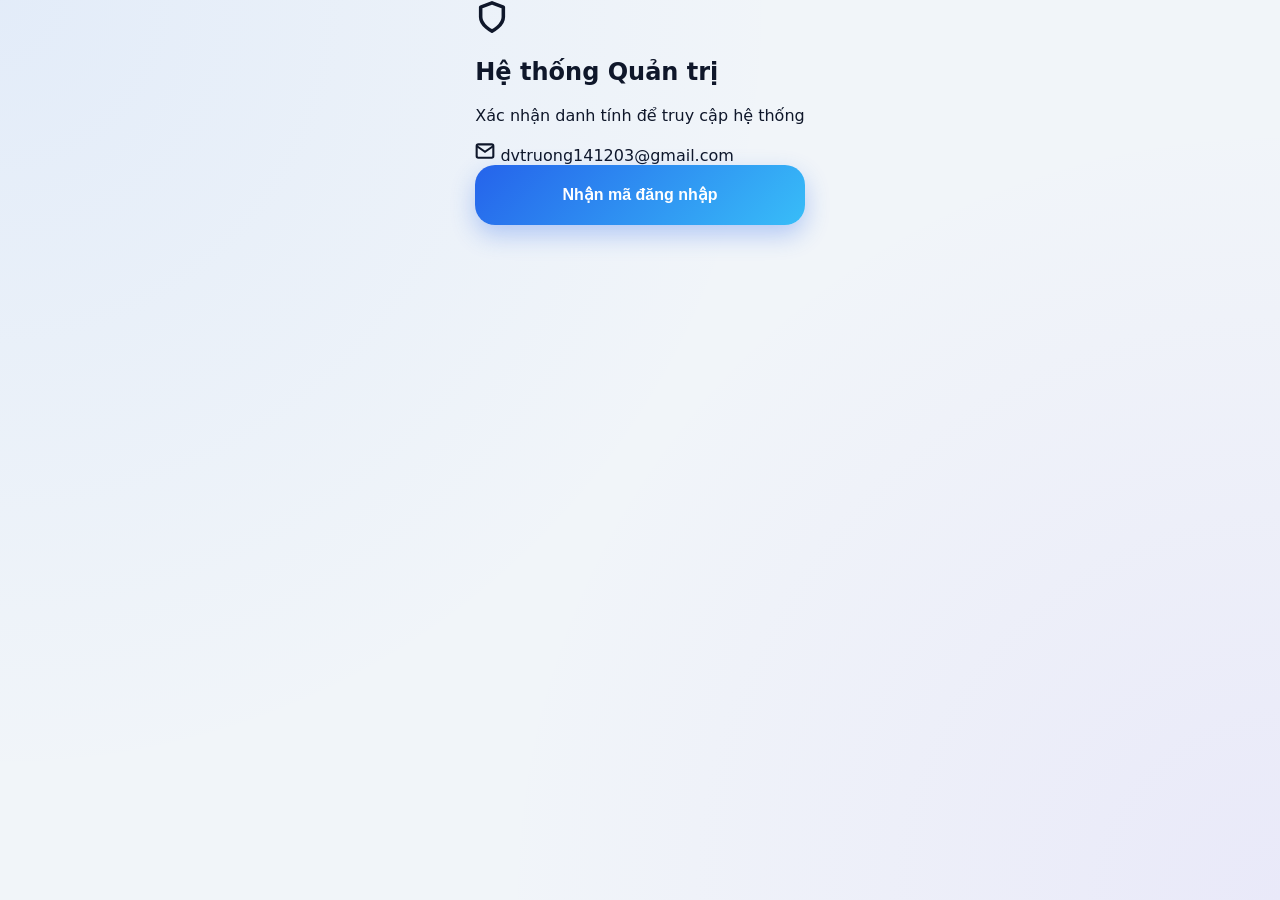
==== commit e49c1022: "Update index.html" ====
--- a/index.html
+++ b/index.html
@@ -3,16 +3,29 @@
 <head>
   <meta charset="UTF-8">
   <meta name="viewport" content="width=device-width, initial-scale=1.0, maximum-scale=1.0, user-scalable=0, viewport-fit=cover">
-  <title>Quản lý Thanh toán</title>
-  <link rel="stylesheet" href="style.css?v=4">
+  <title>Bảng Điều Khiển</title>
+  <!-- BUỘC TRÌNH DUYỆT CẬP NHẬT CSS MỚI BẰNG ?v=5 -->
+  <link rel="stylesheet" href="style.css?v=5">
 </head>
 <body>
 
-  <!-- TAB 1: GIAO DỊCH -->
+  <!-- ===================================== -->
+  <!-- TAB 1: DASHBOARD GIAO DỊCH            -->
+  <!-- ===================================== -->
   <div id="tab-transactions" class="tab-view active">
     <div class="container">
       
-      <div class="header-card">
+      <!-- HEADER DASHBOARD -->
+      <div class="dashboard-header">
+        <div>
+          <span class="welcome-text">Xin chào, Admin 👋</span>
+          <h1 class="dash-title">Tổng quan</h1>
+        </div>
+        <div class="dash-avatar">A</div>
+      </div>
+      
+      <!-- KHỐI THANH CÔNG CỤ -->
+      <div class="action-card">
         <div class="top-row">
           <div class="search-bar">
             <svg viewBox="0 0 24 24" fill="none" stroke="currentColor" stroke-width="2.5" stroke-linecap="round" stroke-linejoin="round"><circle cx="11" cy="11" r="8"></circle><line x1="21" y1="21" x2="16.65" y2="16.65"></line></svg>
@@ -39,7 +52,7 @@
         <button class="page-btn" id="prevBtn" onclick="changePage(-1)">
           <svg viewBox="0 0 24 24" width="20" height="20" stroke="currentColor" stroke-width="3" fill="none"><polyline points="15 18 9 12 15 6"></polyline></svg>
         </button>
-        <span class="page-info" id="pageInfo">1 / 15</span>
+        <span class="page-info" id="pageInfo">1 / 1</span>
         <button class="page-btn" id="nextBtn" onclick="changePage(1)">
           <svg viewBox="0 0 24 24" width="20" height="20" stroke="currentColor" stroke-width="3" fill="none"><polyline points="9 18 15 12 9 6"></polyline></svg>
         </button>
@@ -47,18 +60,30 @@
     </div>
   </div>
 
-  <!-- TAB 2: NGÂN HÀNG (DẠNG THẺ CAO CẤP) -->
+  <!-- ===================================== -->
+  <!-- TAB 2: NGÂN HÀNG (DẠNG THẺ ATM CAO CẤP)-->
+  <!-- ===================================== -->
   <div id="tab-banks" class="tab-view">
     <div class="container" style="padding-top: max(16px, env(safe-area-inset-top));">
-      <h2 class="page-title">Tài khoản nhận tiền</h2>
+      <div class="dashboard-header" style="padding-bottom: 24px;">
+        <div>
+          <span class="welcome-text">Quản lý</span>
+          <h1 class="dash-title">Tài khoản</h1>
+        </div>
+        <button class="add-btn" onclick="openBankForm()" style="width: 44px; height: 44px; border-radius: 14px;">
+          <svg viewBox="0 0 24 24" fill="none"><path d="M12 5V19M5 12H19" stroke-width="2.5" stroke-linecap="round" stroke-linejoin="round"></path></svg>
+        </button>
+      </div>
+      
       <div id="bankCardsContainer">
         <div style="text-align: center; color: var(--text-muted); padding: 40px; font-weight: 600;">Đang tải danh sách...</div>
       </div>
-      <button class="btn-primary" onclick="openBankForm()" style="margin-top: 12px; background: #0f172a; box-shadow: 0 10px 25px rgba(15,23,42,0.2);">+ Thêm tài khoản mới</button>
     </div>
   </div>
 
-  <!-- THANH ĐIỀU HƯỚNG NỔI BẬT -->
+  <!-- ===================================== -->
+  <!-- THANH ĐIỀU HƯỚNG DƯỚI CÙNG            -->
+  <!-- ===================================== -->
   <div class="bottom-nav">
     <div class="nav-item active" onclick="switchTab('transactions', this)">
       <svg viewBox="0 0 24 24"><rect x="3" y="3" width="18" height="18" rx="5" ry="5"></rect><line x1="3" y1="9" x2="21" y2="9"></line><line x1="9" y1="21" x2="9" y2="9"></line></svg>
@@ -70,13 +95,16 @@
     </div>
   </div>
 
-  <!-- MODAL XỬ LÝ -->
+  <!-- ===================================== -->
+  <!-- MODAL CHỨA CÁC FORM                   -->
+  <!-- ===================================== -->
   <div class="modal-overlay" id="mainModal">
     <div class="modal-content">
       <button class="close-btn" onclick="closeModal()">
         <svg width="20" height="20" viewBox="0 0 24 24" fill="none" stroke="currentColor" stroke-width="2.5" stroke-linecap="round" stroke-linejoin="round"><line x1="18" y1="6" x2="6" y2="18"></line><line x1="6" y1="6" x2="18" y2="18"></line></svg>
       </button>
       
+      <!-- TẠO GIAO DỊCH -->
       <div class="add-view" id="view-add">
         <h3 class="add-title">Tạo giao dịch</h3>
         <div class="add-sub">Nhập số tiền để tiếp tục</div>
@@ -90,6 +118,7 @@
         <div id="message" style="text-align:center; margin-top:14px; font-size:14px; font-weight:700;"></div>
       </div>
 
+      <!-- HÓA ĐƠN CHI TIẾT -->
       <div class="receipt-view" id="view-receipt" style="padding: 24px 20px;">
         <div class="receipt-card">
           <div class="receipt-header">
@@ -113,12 +142,13 @@
           </div>
           <div class="detail-row" style="border-bottom: none; padding-bottom: 0;">
             <span class="detail-label">Trạng thái</span>
-            <span class="status-text-only" id="rc-status-text"></span>
+            <span class="status-badge" id="rc-status-text"></span>
           </div>
         </div>
         <button class="btn-primary" style="display: none; margin-top: 24px;" id="btnGoToPayment" onclick="openPaymentView()">Thanh toán ngay</button>
       </div>
 
+      <!-- THÊM NGÂN HÀNG MỚI -->
       <div class="receipt-view" id="view-bank-form" style="padding: 32px 24px;">
         <h3 class="add-title" style="margin-bottom: 24px;">Thêm Ngân Hàng</h3>
         
@@ -153,6 +183,7 @@
   </div>
 
   <div class="toast" id="toastMsg">Đã sao chép!</div>
-  <script src="script.js?v=4"></script>
+  
+  <script src="script.js?v=5"></script>
 </body>
 </html>
--- a/style.css
+++ b/style.css
@@ -1,156 +1,132 @@
 :root {
-  /* Bảng màu Soft UI & Glassmorphism */
   --bg-base: #f1f5f9; 
-  --card-bg: rgba(255, 255, 255, 0.85); 
-  --text-main: #1e293b; 
+  --card-bg: #ffffff; 
+  --text-main: #0f172a; 
   --text-muted: #64748b;
   --brand-primary: #2563eb; 
-  --brand-gradient: linear-gradient(135deg, #3b82f6 0%, #2563eb 100%);
+  --brand-gradient: linear-gradient(135deg, #2563eb 0%, #38bdf8 100%);
   --brand-glow: rgba(37, 99, 235, 0.3);
-  
-  --status-pending-bg: #fef3c7; --status-pending-text: #b45309;
-  --status-success-bg: #d1fae5; --status-success-text: #047857;
-  --status-failed-bg: #ffe4e6; --status-failed-text: #be123c;
+  --status-pending: #f59e0b; --status-success: #10b981; --status-failed: #e11d48; 
 }
-
-/* CROSS BROWSER RESETS */
 * { box-sizing: border-box; -webkit-tap-highlight-color: transparent; }
-input, button, select, textarea { font-family: inherit; -webkit-appearance: none; -moz-appearance: none; appearance: none; outline: none; }
-
 body {
   font-family: system-ui, -apple-system, BlinkMacSystemFont, "Segoe UI", Roboto, Helvetica, Arial, sans-serif;
   background-color: var(--bg-base); color: var(--text-main); margin: 0; padding: 0;
-  /* Nền Gradient mờ ảo phía sau */
-  background-image: 
-    radial-gradient(circle at 0% 0%, rgba(59, 130, 246, 0.1) 0%, transparent 40%), 
-    radial-gradient(circle at 100% 100%, rgba(139, 92, 246, 0.08) 0%, transparent 40%);
-  background-attachment: fixed;
-  display: flex; flex-direction: column; align-items: center; min-height: 100vh; min-height: 100dvh; 
+  background-image: radial-gradient(circle at 0% 0%, rgba(59, 130, 246, 0.08) 0%, transparent 50%), radial-gradient(circle at 100% 100%, rgba(139, 92, 246, 0.08) 0%, transparent 50%);
+  background-attachment: fixed; display: flex; flex-direction: column; align-items: center; min-height: 100vh; min-height: 100dvh; 
   padding-bottom: calc(110px + env(safe-area-inset-bottom)); -webkit-font-smoothing: antialiased;
 }
-
 .container { width: 100%; max-width: 480px; position: relative; padding: 0 16px; }
 
-/* ANIMATION CHUYỂN TAB */
+/* CHUYỂN TAB ANIMATION */
 .tab-view { display: none; width: 100%; -webkit-animation: slideUp 0.4s cubic-bezier(0.16, 1, 0.3, 1); animation: slideUp 0.4s cubic-bezier(0.16, 1, 0.3, 1); }
 .tab-view.active { display: block; }
 @-webkit-keyframes slideUp { from { opacity: 0; -webkit-transform: translateY(15px); } to { opacity: 1; -webkit-transform: translateY(0); } }
 @keyframes slideUp { from { opacity: 0; transform: translateY(15px); } to { opacity: 1; transform: translateY(0); } }
 
 /* ========================================= */
-/* KHỐI KÍNH MỜ (GLASSMORPHISM) HEADER       */
+/* HEADER DASHBOARD                          */
 /* ========================================= */
-.header-card {
+.dashboard-header {
+  padding: 24px 0 16px 0; margin-top: env(safe-area-inset-top); display: flex; justify-content: space-between; align-items: flex-end;
+}
+.welcome-text { font-size: 13px; font-weight: 700; color: var(--text-muted); margin-bottom: 4px; display: block; text-transform: uppercase; letter-spacing: 1px;}
+.dash-title { font-size: 1.6rem; font-weight: 800; color: var(--text-main); margin: 0; letter-spacing: -0.5px;}
+.dash-avatar { width: 44px; height: 44px; border-radius: 14px; background: var(--brand-gradient); display: flex; align-items: center; justify-content: center; color: #fff; font-weight: 800; font-size: 18px; -webkit-box-shadow: 0 8px 16px var(--brand-glow); box-shadow: 0 8px 16px var(--brand-glow);}
+
+/* KHỐI TÌM KIẾM & BỘ LỌC */
+.action-card {
   position: -webkit-sticky; position: sticky; top: max(16px, env(safe-area-inset-top)); z-index: 100;
-  background: rgba(255, 255, 255, 0.75); -webkit-backdrop-filter: blur(24px); backdrop-filter: blur(24px);
-  border-radius: 32px; padding: 20px 16px; margin-top: max(16px, env(safe-area-inset-top)); margin-bottom: 24px;
+  background: rgba(255, 255, 255, 0.85); -webkit-backdrop-filter: blur(24px); backdrop-filter: blur(24px);
+  border-radius: 28px; padding: 20px 16px; margin-bottom: 24px;
   display: flex; flex-direction: column; gap: 16px; width: 100%;
-  -webkit-box-shadow: 0 12px 40px -12px rgba(0,0,0,0.08); box-shadow: 0 12px 40px -12px rgba(0,0,0,0.08); 
-  border: 1px solid rgba(255, 255, 255, 0.6);
+  -webkit-box-shadow: 0 12px 30px rgba(0,0,0,0.04); box-shadow: 0 12px 30px rgba(0,0,0,0.04); border: 1px solid rgba(255, 255, 255, 1);
 }
 .top-row { display: flex; align-items: center; gap: 12px; width: 100%; }
-.search-bar { 
-  flex: 1; display: flex; align-items: center; background: rgba(255, 255, 255, 0.6); 
-  border-radius: 20px; padding: 0 16px; height: 56px; border: 1px solid rgba(0,0,0,0.04); transition: 0.3s ease; 
-}
+.search-bar { flex: 1; display: flex; align-items: center; background: #f1f5f9; border-radius: 18px; padding: 0 16px; height: 54px; border: 2px solid transparent; transition: 0.3s ease; }
 .search-bar:focus-within { background: #ffffff; border-color: var(--brand-primary); -webkit-box-shadow: 0 0 0 4px rgba(37, 99, 235, 0.1); box-shadow: 0 0 0 4px rgba(37, 99, 235, 0.1); }
 .search-bar svg { width: 20px; height: 20px; color: #94a3b8; flex-shrink: 0;}
-.search-bar input { flex: 1; min-width: 0; background: transparent; border: none; color: var(--text-main); font-family: inherit; margin-left: 12px; font-size: 15px; font-weight: 500; }
-.search-bar input::placeholder { color: #94a3b8; font-weight: 400;}
+.search-bar input { flex: 1; min-width: 0; background: transparent; border: none; color: var(--text-main); outline: none; font-family: inherit; margin-left: 10px; font-size: 15px; font-weight: 600; }
+.search-bar input::placeholder { color: #94a3b8; font-weight: 500;}
 
-.add-btn { 
-  flex-shrink: 0; width: 56px; height: 56px; border-radius: 20px; 
-  background: var(--brand-gradient); color: white; border: none; 
-  display: flex; align-items: center; justify-content: center; cursor: pointer; 
-  -webkit-box-shadow: 0 10px 25px var(--brand-glow); box-shadow: 0 10px 25px var(--brand-glow); transition: 0.2s cubic-bezier(0.16, 1, 0.3, 1); 
-}
-.add-btn:active { -webkit-transform: scale(0.9) translateY(2px); transform: scale(0.9) translateY(2px); }
+.add-btn { flex-shrink: 0; width: 54px; height: 54px; border-radius: 18px; background: #1e293b; color: white; border: none; display: flex; align-items: center; justify-content: center; cursor: pointer; -webkit-box-shadow: 0 8px 20px rgba(30,41,59,0.25); box-shadow: 0 8px 20px rgba(30,41,59,0.25); transition: 0.2s; }
+.add-btn:active { -webkit-transform: scale(0.92); transform: scale(0.92); }
 
-.filter-wrapper { display: flex; overflow-x: auto; gap: 10px; scrollbar-width: none; padding-bottom: 4px; }
+.filter-wrapper { display: flex; overflow-x: auto; gap: 10px; scrollbar-width: none; padding-bottom: 2px; }
 .filter-wrapper::-webkit-scrollbar { display: none; }
-.filter-btn { 
-  padding: 10px 20px; border-radius: 20px; border: 1px solid rgba(255,255,255,0.8); 
-  background: rgba(255, 255, 255, 0.5); color: var(--text-muted); font-size: 13px; font-weight: 700; 
-  cursor: pointer; white-space: nowrap; transition: 0.3s; 
-}
-.filter-btn.active { background: #1e293b; color: #ffffff; border-color: #1e293b; -webkit-box-shadow: 0 8px 20px rgba(30, 41, 59, 0.2); box-shadow: 0 8px 20px rgba(30, 41, 59, 0.2); }
+.filter-btn { padding: 10px 18px; border-radius: 14px; border: 1px solid #e2e8f0; background: #ffffff; color: var(--text-muted); font-size: 13px; font-weight: 700; cursor: pointer; white-space: nowrap; transition: 0.3s; }
+.filter-btn.active { background: var(--brand-primary); color: #ffffff; border-color: var(--brand-primary); -webkit-box-shadow: 0 6px 16px var(--brand-glow); box-shadow: 0 6px 16px var(--brand-glow); }
 
-/* ========================================= */
-/* DANH SÁCH GIAO DỊCH (THẺ NỔI MỀM)         */
-/* ========================================= */
+/* DANH SÁCH GIAO DỊCH */
 .list-container { padding-top: 4px; }
-.card { 
-  background: var(--card-bg); border-radius: 28px; padding: 22px; margin-bottom: 16px; 
-  cursor: pointer; display: flex; justify-content: space-between; align-items: center;
-  -webkit-box-shadow: 0 8px 24px rgba(149, 157, 165, 0.1); box-shadow: 0 8px 24px rgba(149, 157, 165, 0.1); 
-  border: 1px solid rgba(255,255,255,0.8); transition: 0.2s cubic-bezier(0.16, 1, 0.3, 1); 
-  -webkit-backdrop-filter: blur(10px); backdrop-filter: blur(10px);
-}
+.card { background: var(--card-bg); border-radius: 24px; padding: 20px; margin-bottom: 16px; cursor: pointer; display: flex; justify-content: space-between; align-items: center; -webkit-box-shadow: 0 8px 20px rgba(0, 0, 0, 0.03); box-shadow: 0 8px 20px rgba(0, 0, 0, 0.03); border: 1px solid rgba(255,255,255,0.8); transition: 0.2s; }
 .card:active { -webkit-transform: scale(0.97); transform: scale(0.97); background: #ffffff; }
 .card-left { display: flex; flex-direction: column; gap: 6px; }
 .card-id { font-family: monospace; font-size: 16px; font-weight: 800; color: var(--text-main); letter-spacing: 0.5px;}
 .card-time { font-size: 12px; color: #94a3b8; font-weight: 600;}
-.card-right { display: flex; flex-direction: column; align-items: flex-end; gap: 10px; }
-.card-amount { font-weight: 800; font-size: 19px; color: var(--text-main); }
-
-/* HUY HIỆU TRẠNG THÁI CAO CẤP */
-.status-badge { font-size: 11px; font-weight: 800; padding: 6px 12px; border-radius: 12px; text-transform: uppercase; letter-spacing: 0.5px; }
+.card-right { display: flex; flex-direction: column; align-items: flex-end; gap: 8px; }
+.card-amount { font-weight: 800; font-size: 18px; color: var(--text-main); }
+.status-badge { font-size: 11px; font-weight: 800; padding: 6px 12px; border-radius: 10px; text-transform: uppercase; letter-spacing: 0.5px; }
 .status-badge.pending { background: var(--status-pending-bg); color: var(--status-pending-text); }
 .status-badge.success { background: var(--status-success-bg); color: var(--status-success-text); }
 .status-badge.failed { background: var(--status-failed-bg); color: var(--status-failed-text); }
 
 .pagination { display: flex; justify-content: center; align-items: center; gap: 16px; margin: 24px 0; }
-.page-btn { background: rgba(255, 255, 255, 0.8); border: 1px solid rgba(255, 255, 255, 0.5); border-radius: 18px; width: 50px; height: 50px; display: flex; justify-content: center; align-items: center; cursor: pointer; color: var(--text-main); transition: 0.2s; -webkit-box-shadow: 0 8px 24px rgba(149, 157, 165, 0.1); box-shadow: 0 8px 24px rgba(149, 157, 165, 0.1);}
-.page-btn:active { background: #ffffff; -webkit-transform: scale(0.9); transform: scale(0.9);}
-.page-info { font-size: 14px; font-weight: 800; color: var(--text-main); background: rgba(255, 255, 255, 0.8); border: 1px solid rgba(255, 255, 255, 0.5); padding: 14px 24px; border-radius: 18px; -webkit-box-shadow: 0 8px 24px rgba(149, 157, 165, 0.1); box-shadow: 0 8px 24px rgba(149, 157, 165, 0.1);}
+.page-btn { background: #ffffff; border: 1px solid #e2e8f0; border-radius: 16px; width: 48px; height: 48px; display: flex; justify-content: center; align-items: center; cursor: pointer; color: var(--text-main); transition: 0.2s; -webkit-box-shadow: 0 4px 12px rgba(0,0,0,0.02); box-shadow: 0 4px 12px rgba(0,0,0,0.02);}
+.page-btn:active { background: #f8fafc; -webkit-transform: scale(0.9); transform: scale(0.9);}
+.page-info { font-size: 14px; font-weight: 800; color: var(--text-main); background: #ffffff; border: 1px solid #e2e8f0; padding: 14px 24px; border-radius: 16px; -webkit-box-shadow: 0 4px 12px rgba(0,0,0,0.02); box-shadow: 0 4px 12px rgba(0,0,0,0.02);}
 
 /* ========================================= */
-/* TAB NGÂN HÀNG (CARDS UI)                  */
+/* TAB NGÂN HÀNG (GIAO DIỆN THẺ ATM CREDIT)  */
 /* ========================================= */
-.page-title { font-size: 1.8rem; font-weight: 800; color: var(--text-main); margin: 24px 0 20px 0; text-align: center;}
-.bank-card-item {
-  background: var(--card-bg); border-radius: 28px; padding: 20px; margin-bottom: 16px;
-  display: flex; align-items: center; justify-content: space-between;
-  -webkit-box-shadow: 0 8px 24px rgba(149, 157, 165, 0.1); box-shadow: 0 8px 24px rgba(149, 157, 165, 0.1); 
-  border: 1px solid rgba(255,255,255,0.8); transition: 0.2s; -webkit-backdrop-filter: blur(10px); backdrop-filter: blur(10px);
+.bank-dashboard-card {
+  width: 100%; border-radius: 28px; padding: 24px; margin-bottom: 20px;
+  position: relative; overflow: hidden; cursor: pointer; transition: 0.3s cubic-bezier(0.16, 1, 0.3, 1);
+  background: #ffffff; border: 1px solid #e2e8f0;
+  -webkit-box-shadow: 0 10px 30px rgba(0,0,0,0.04); box-shadow: 0 10px 30px rgba(0,0,0,0.04);
 }
-.bank-card-left { display: flex; align-items: center; gap: 16px; }
-.bank-logo-box {
-  width: 56px; height: 56px; border-radius: 18px; background: #ffffff; border: 1px solid #e2e8f0;
-  display: flex; align-items: center; justify-content: center; flex-shrink: 0; padding: 8px;
+.bank-dashboard-card:active { -webkit-transform: scale(0.97); transform: scale(0.97); }
+/* Trạng thái Hoạt động: Đổi thành dạng Thẻ ATM Gradient */
+.bank-dashboard-card.active {
+  background: var(--brand-gradient); border: none; color: #ffffff;
+  -webkit-box-shadow: 0 15px 35px var(--brand-glow); box-shadow: 0 15px 35px var(--brand-glow);
 }
+.bank-dashboard-card.active .bank-name-text, 
+.bank-dashboard-card.active .bank-acc-text { color: #ffffff; }
+.bank-dashboard-card.active .bank-owner-text { color: rgba(255,255,255,0.8); }
+
+.bank-card-top { display: flex; justify-content: space-between; align-items: flex-start; margin-bottom: 30px;}
+.bank-logo-box { width: 56px; height: 56px; border-radius: 16px; background: #ffffff; padding: 8px; border: 1px solid rgba(0,0,0,0.05); display: flex; align-items: center; justify-content: center; }
 .bank-logo-box img { width: 100%; height: 100%; object-fit: contain; }
-.bank-info-box { display: flex; flex-direction: column; gap: 4px; }
-.bank-name-text { font-size: 15px; font-weight: 800; color: var(--text-main); }
-.bank-acc-text { font-family: monospace; font-size: 15px; font-weight: 700; color: var(--brand-primary); letter-spacing: 0.5px;}
-.bank-owner-text { font-size: 12px; color: var(--text-muted); font-weight: 700; text-transform: uppercase;}
+.bank-name-text { font-size: 18px; font-weight: 800; color: var(--text-main); margin-top: 8px; display: block;}
 
-.bank-action-box { display: flex; flex-direction: column; align-items: flex-end; gap: 8px; }
-.bank-status-pill {
-  font-size: 11px; font-weight: 800; padding: 8px 14px; border-radius: 12px; cursor: pointer; transition: 0.2s; text-transform: uppercase; letter-spacing: 0.5px;
-}
-.bank-status-pill.active { background: var(--status-success-bg); color: var(--status-success-text); -webkit-box-shadow: 0 4px 12px rgba(16, 185, 129, 0.2); box-shadow: 0 4px 12px rgba(16, 185, 129, 0.2); }
-.bank-status-pill.inactive { background: #e2e8f0; color: var(--text-muted); }
+.bank-card-bottom { display: flex; flex-direction: column; gap: 4px; }
+.bank-acc-text { font-family: monospace; font-size: 22px; font-weight: 800; color: var(--text-main); letter-spacing: 2px;}
+.bank-owner-text { font-size: 13px; color: var(--text-muted); font-weight: 700; text-transform: uppercase; letter-spacing: 1px;}
+
+.bank-status-pill { position: absolute; top: 24px; right: 24px; font-size: 11px; font-weight: 800; padding: 6px 12px; border-radius: 10px; text-transform: uppercase; letter-spacing: 0.5px; }
+.bank-status-pill.active { background: rgba(255, 255, 255, 0.2); color: #ffffff; border: 1px solid rgba(255, 255, 255, 0.4); -webkit-backdrop-filter: blur(10px); backdrop-filter: blur(10px);}
+.bank-status-pill.inactive { background: #f1f5f9; color: var(--text-muted); }
 
 /* ========================================= */
 /* THANH ĐIỀU HƯỚNG DƯỚI CÙNG LƠ LỬNG        */
 /* ========================================= */
 .bottom-nav {
-  position: fixed; bottom: max(20px, env(safe-area-inset-bottom)); left: 20px; right: 20px; 
+  position: fixed; bottom: max(24px, env(safe-area-inset-bottom)); left: 24px; right: 24px; 
   background: rgba(255, 255, 255, 0.85); -webkit-backdrop-filter: blur(24px); backdrop-filter: blur(24px); 
-  border: 1px solid rgba(255, 255, 255, 0.5); border-radius: 30px;
+  border: 1px solid rgba(255, 255, 255, 0.8); border-radius: 36px;
   display: flex; justify-content: space-evenly; align-items: center;
-  padding: 12px; z-index: 900;
+  padding: 10px; z-index: 900;
   -webkit-box-shadow: 0 20px 40px rgba(0,0,0,0.1); box-shadow: 0 20px 40px rgba(0,0,0,0.1);
 }
-.nav-item { display: flex; flex-direction: column; align-items: center; gap: 6px; color: #94a3b8; cursor: pointer; transition: 0.3s; width: 80px; padding: 8px; border-radius: 20px;}
-.nav-item.active { color: var(--brand-primary); background: rgba(37, 99, 235, 0.1); }
-.nav-item svg { width: 24px; height: 24px; stroke: currentColor; stroke-width: 2.2; fill: none; stroke-linecap: round; stroke-linejoin: round; transition: 0.3s; }
+.nav-item { display: flex; flex-direction: column; align-items: center; gap: 4px; color: #94a3b8; cursor: pointer; transition: 0.3s; width: 90px; padding: 10px; border-radius: 24px;}
+.nav-item.active { color: var(--brand-primary); background: rgba(37, 99, 235, 0.08); }
+.nav-item svg { width: 26px; height: 26px; stroke: currentColor; stroke-width: 2.2; fill: none; stroke-linecap: round; stroke-linejoin: round; transition: 0.3s; }
 .nav-item.active svg { -webkit-transform: scale(1.15); transform: scale(1.15); stroke-width: 2.5; }
 .nav-item span { font-size: 12px; font-weight: 800; }
 
 /* ========================================= */
-/* MODAL, FORM VÀ NÚT CHUNG                  */
+/* MODAL & FORMS CHUNG                       */
 /* ========================================= */
 .modal-overlay { position: fixed; top: 0; left: 0; right: 0; bottom: 0; background: rgba(15, 23, 42, 0.6); -webkit-backdrop-filter: blur(8px); backdrop-filter: blur(8px); display: none; align-items: center; justify-content: center; z-index: 1000; padding: 16px; opacity: 0; transition: opacity 0.3s; }
 .modal-overlay.active { display: flex; opacity: 1; }
@@ -168,7 +144,6 @@
 .input-group:focus-within { border-color: var(--brand-primary); background: #ffffff; -webkit-box-shadow: 0 0 0 4px rgba(37, 99, 235, 0.1); box-shadow: 0 0 0 4px rgba(37, 99, 235, 0.1);}
 .step-btn { flex: 0 0 60px; height: 60px; background: transparent; color: var(--text-muted); border: none; font-size: 1.8rem; cursor: pointer;}
 .input-group input[type="text"] { flex: 1; min-width: 0; border: none; background: transparent; color: var(--text-main); font-size: 32px; text-align: center; font-weight: 800; font-family: monospace; }
-
 button.btn-primary { width: 100%; padding: 18px; background: var(--brand-gradient); color: #ffffff; border: none; border-radius: 20px; font-size: 16px; font-weight: 800; cursor: pointer; min-height: 60px; -webkit-box-shadow: 0 10px 25px var(--brand-glow); box-shadow: 0 10px 25px var(--brand-glow); transition: 0.2s;}
 button.btn-primary:active { -webkit-transform: scale(0.96); transform: scale(0.96); }
 
@@ -196,25 +171,8 @@
 .detail-row:last-child { padding-bottom: 0; margin-bottom: 0; border-bottom: none; }
 .detail-label { color: var(--text-muted); font-weight: 600; flex-shrink: 0; font-size: 13px;}
 .detail-value { font-weight: 800; text-align: right; color: var(--text-main); }
-.status-text-only { font-weight: 800; font-size: 14px; text-align: right; text-transform: uppercase;}
-.status-text-only.pending { color: var(--status-pending); }
-.status-text-only.success { color: var(--status-success); }
-.status-text-only.failed { color: var(--status-failed); }
 
-/* MÀN HÌNH ĐĂNG NHẬP */
-.login-wrapper { width: 100%; min-height: 100dvh; display: flex; align-items: center; justify-content: center; padding: 20px; }
-.login-card { background: rgba(255, 255, 255, 0.85); -webkit-backdrop-filter: blur(24px); backdrop-filter: blur(24px); border: 1px solid rgba(255, 255, 255, 0.6); border-radius: 36px; width: 100%; max-width: 380px; padding: 48px 24px; -webkit-box-shadow: 0 25px 50px -12px rgba(0,0,0,0.15); box-shadow: 0 25px 50px -12px rgba(0,0,0,0.15); text-align: center; }
-.login-icon { background: #eff6ff; border-radius: 20px; width: 72px; height: 72px; display: flex; align-items: center; justify-content: center; color: var(--brand-primary); margin: 0 auto 20px; -webkit-box-shadow: 0 8px 20px rgba(37, 99, 235, 0.15); box-shadow: 0 8px 20px rgba(37, 99, 235, 0.15);}
-.login-title { font-size: 1.6rem; font-weight: 800; margin: 0 0 10px 0; color: var(--text-main);}
-.login-desc { font-size: 14px; color: var(--text-muted); font-weight: 500; margin-bottom: 32px;}
-.admin-badge { display: flex; align-items: center; justify-content: center; gap: 8px; background: rgba(255,255,255,0.6); color: var(--text-main); font-weight: 700; font-size: 14px; padding: 16px; border-radius: 20px; border: 1px solid #e2e8f0; margin-bottom: 24px; }
-.otp-input { width: 100%; background: #f8fafc; border: 2px solid rgba(0,0,0,0.04); border-radius: 20px; padding: 18px; font-size: 28px; font-weight: 800; letter-spacing: 12px; text-align: center; color: var(--brand-primary); font-family: monospace; transition: 0.3s; margin-bottom: 24px;}
-.otp-input:focus { border-color: var(--brand-primary); background: #ffffff; -webkit-box-shadow: 0 0 0 4px rgba(37, 99, 235, 0.1); box-shadow: 0 0 0 4px rgba(37, 99, 235, 0.1);}
-.btn-auth-outline { width: 100%; background: transparent; color: var(--text-muted); border: none; padding: 14px; margin-top: 12px; font-weight: 700; font-size: 14px; cursor: pointer; transition: 0.2s;}
-.btn-auth-outline:active { color: var(--text-main); }
-.login-msg { margin-top: 16px; font-size: 13px; font-weight: 700; color: var(--status-failed); min-height: 20px;}
-
-.toast { position: fixed; top: 40px; left: 50%; -webkit-transform: translateX(-50%) translateY(-20px); transform: translateX(-50%) translateY(-20px); background: #0f172a; color: #ffffff; padding: 16px 32px; border-radius: 30px; font-weight: 700; font-size: 14px; -webkit-box-shadow: 0 12px 36px rgba(15, 23, 42, 0.4); box-shadow: 0 12px 36px rgba(15, 23, 42, 0.4); opacity: 0; transition: all 0.4s cubic-bezier(0.16, 1, 0.3, 1); z-index: 2000; pointer-events: none;}
+.toast { position: fixed; bottom: 110px; left: 50%; -webkit-transform: translateX(-50%) translateY(-20px); transform: translateX(-50%) translateY(-20px); background: #0f172a; color: #ffffff; padding: 16px 32px; border-radius: 30px; font-weight: 700; font-size: 14px; -webkit-box-shadow: 0 12px 36px rgba(15, 23, 42, 0.4); box-shadow: 0 12px 36px rgba(15, 23, 42, 0.4); opacity: 0; transition: all 0.4s cubic-bezier(0.16, 1, 0.3, 1); z-index: 2000; pointer-events: none;}
 .toast.show { opacity: 1; -webkit-transform: translateX(-50%) translateY(0); transform: translateX(-50%) translateY(0); }
 .loader { border: 3px solid rgba(255,255,255,0.2); border-top: 3px solid #ffffff; border-radius: 50%; width: 24px; height: 24px; -webkit-animation: spin 1s linear infinite; animation: spin 1s linear infinite; display: none; margin: 0 auto; }
 @-webkit-keyframes spin { 100% { -webkit-transform: rotate(360deg); transform: rotate(360deg); } }
